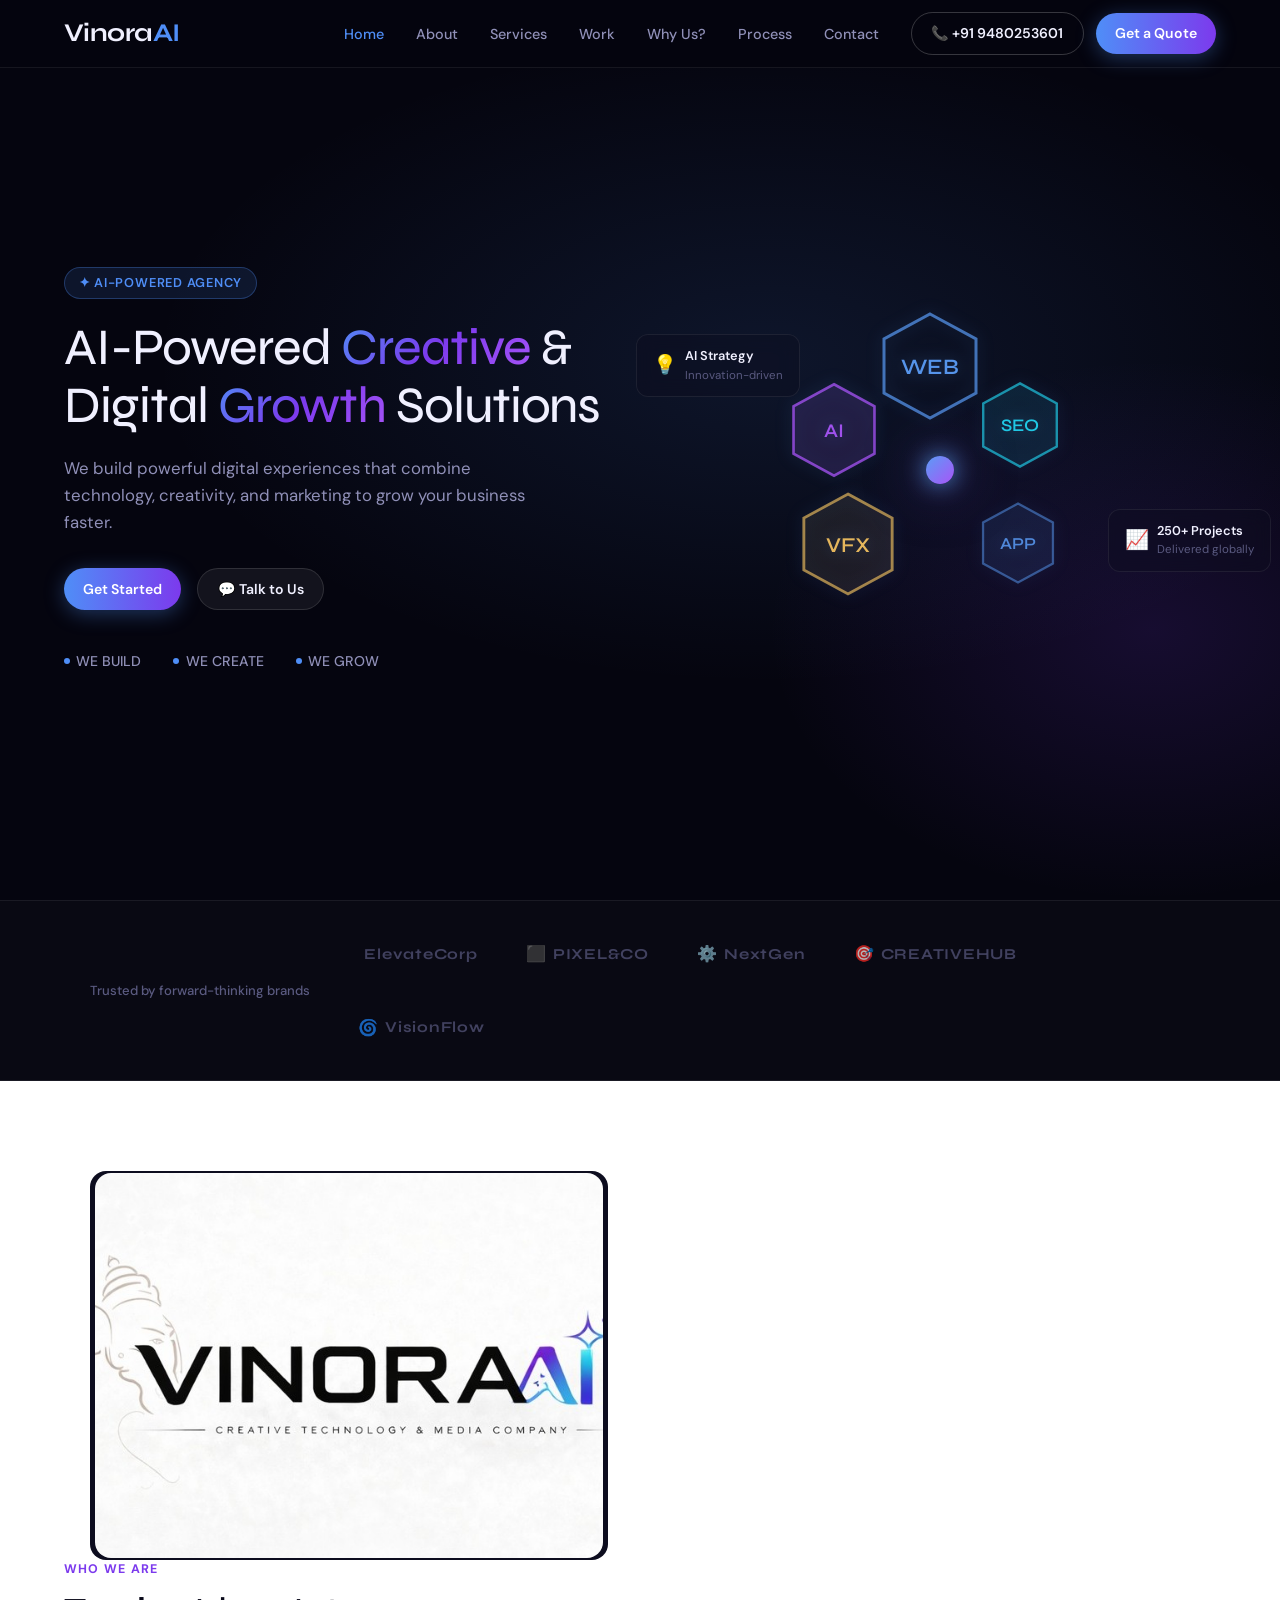
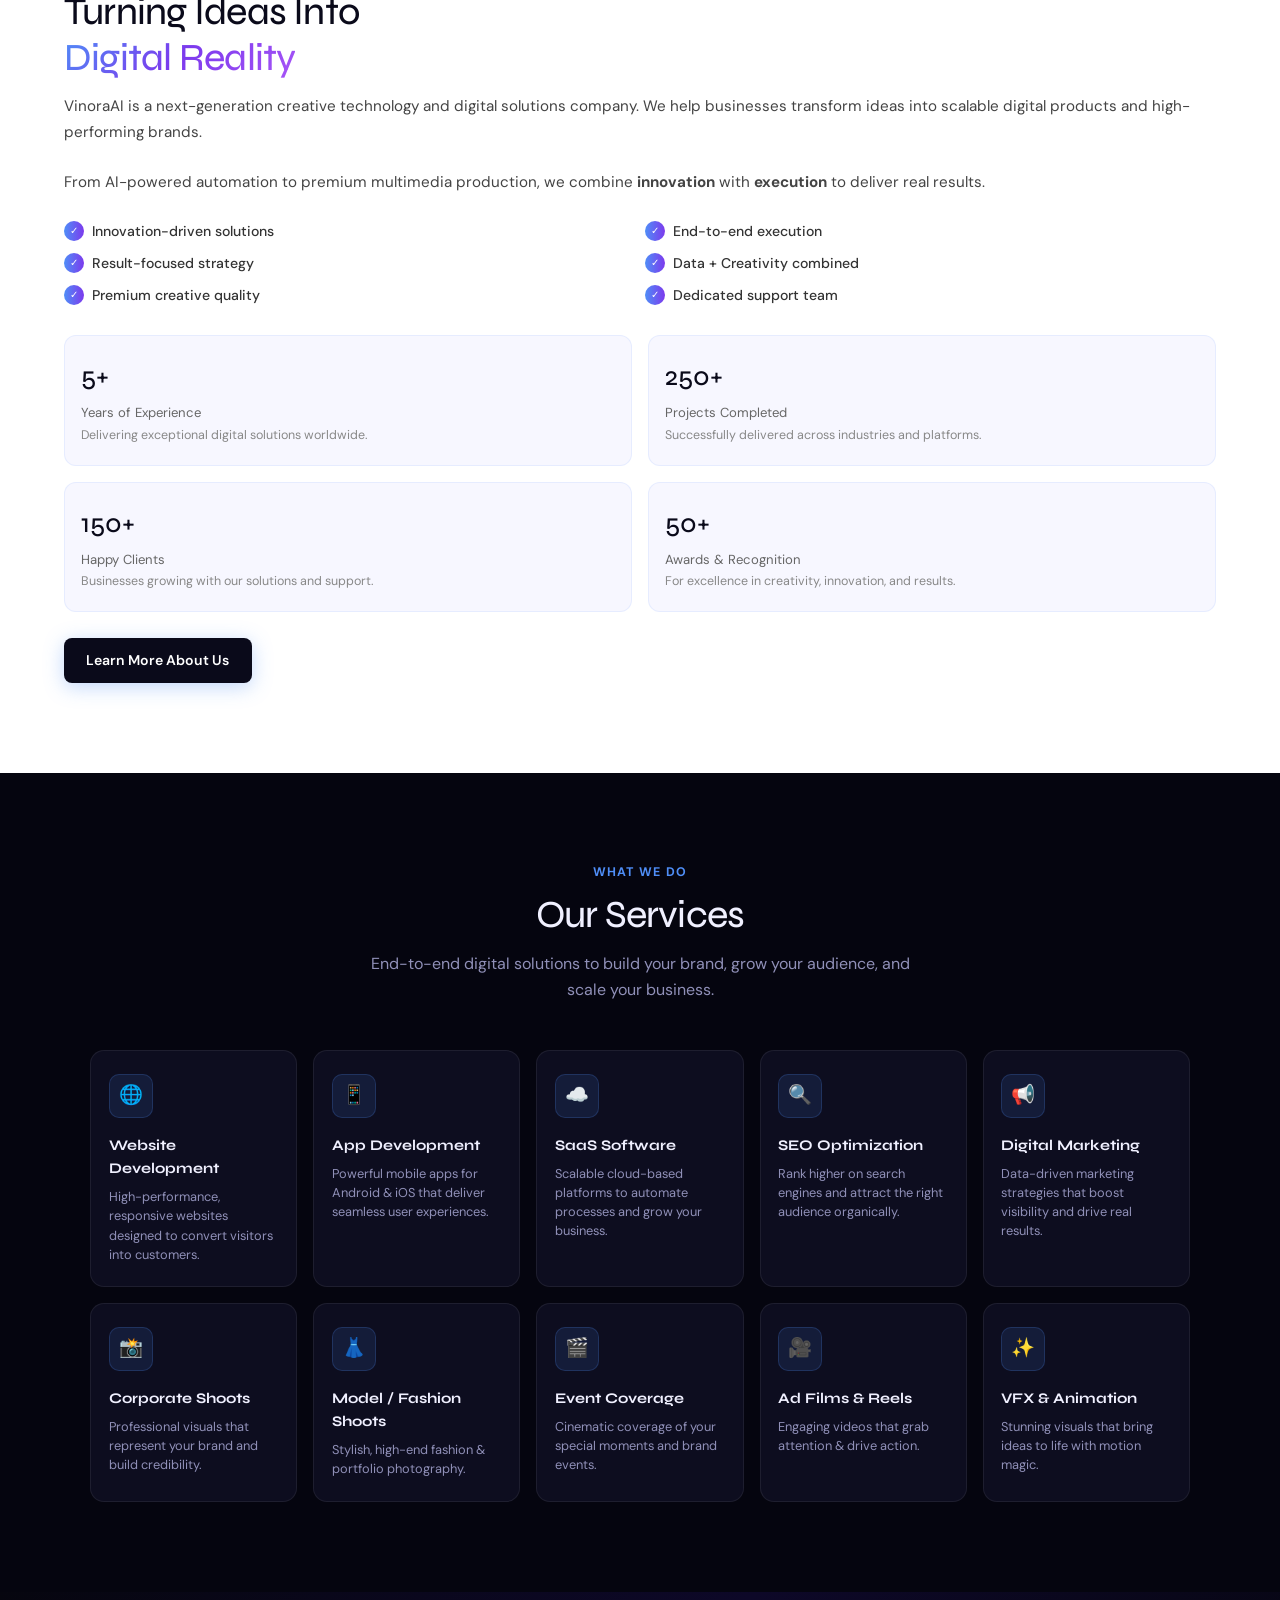
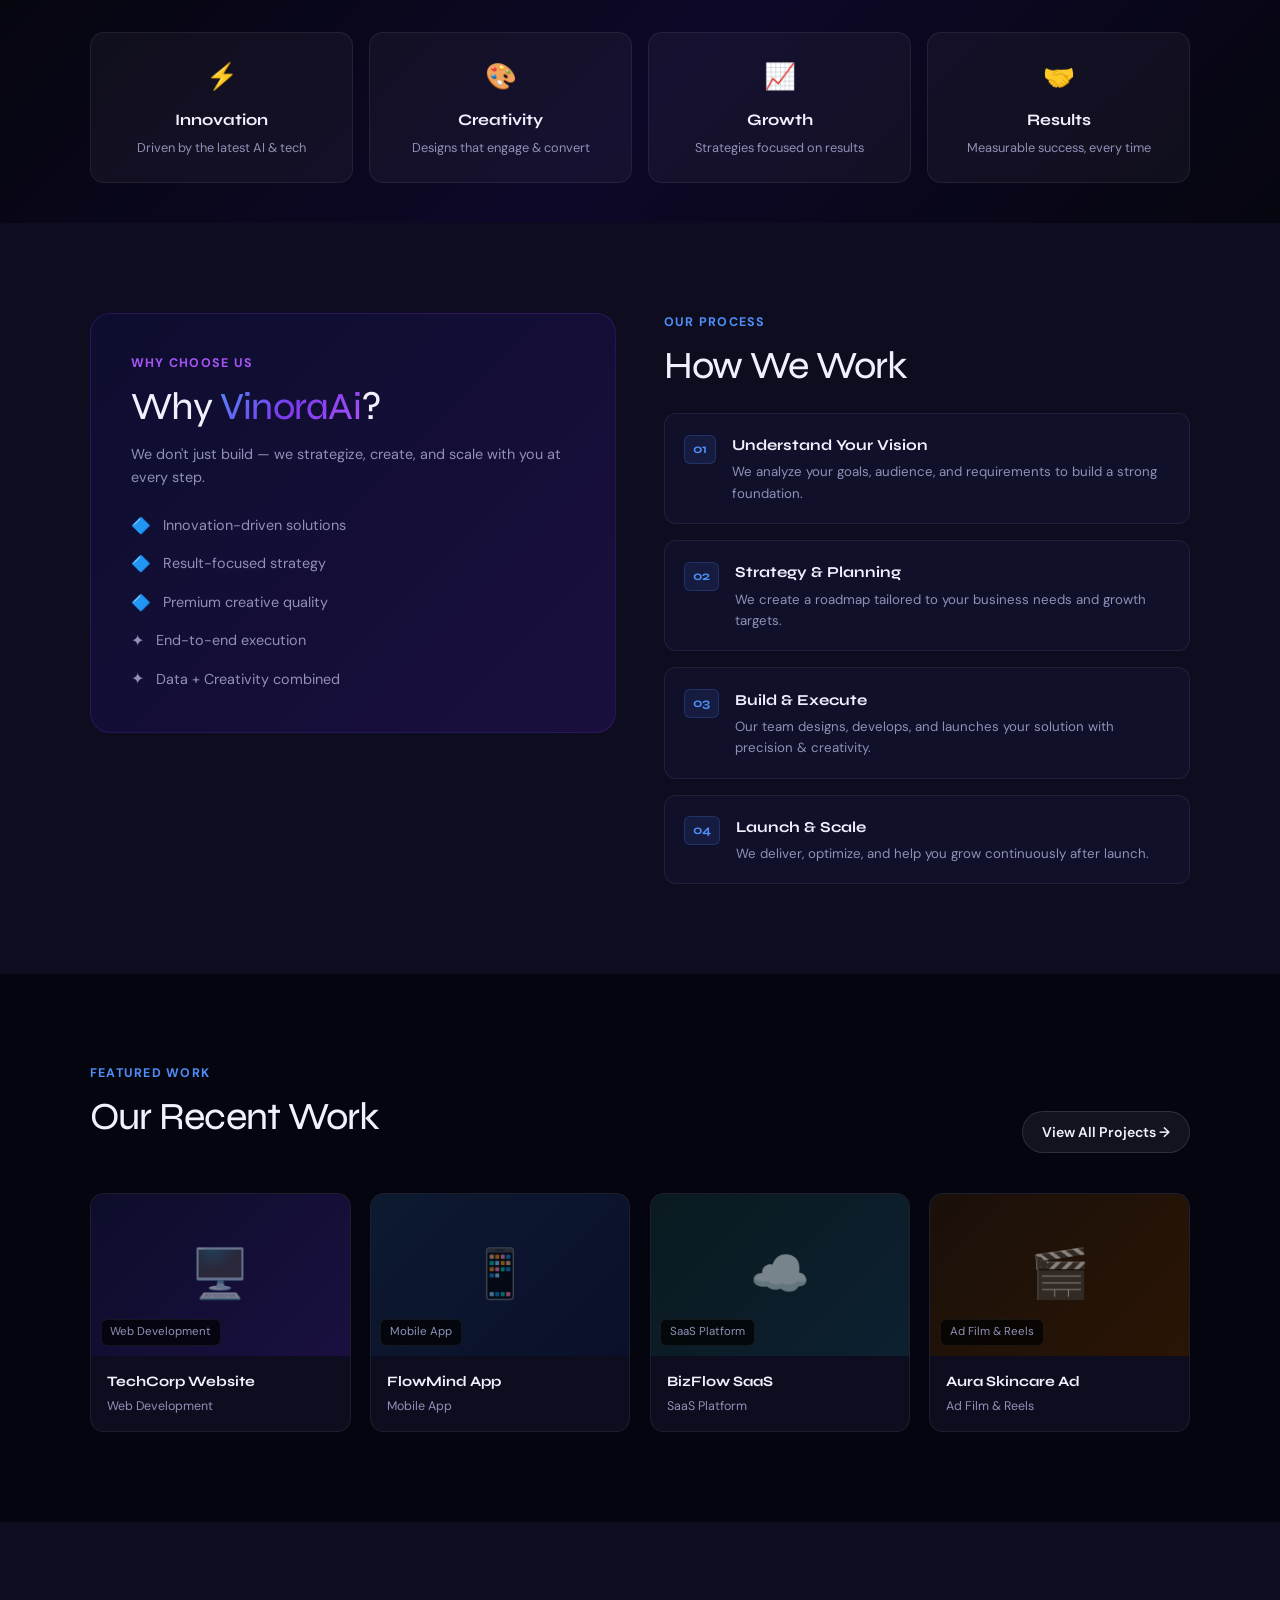
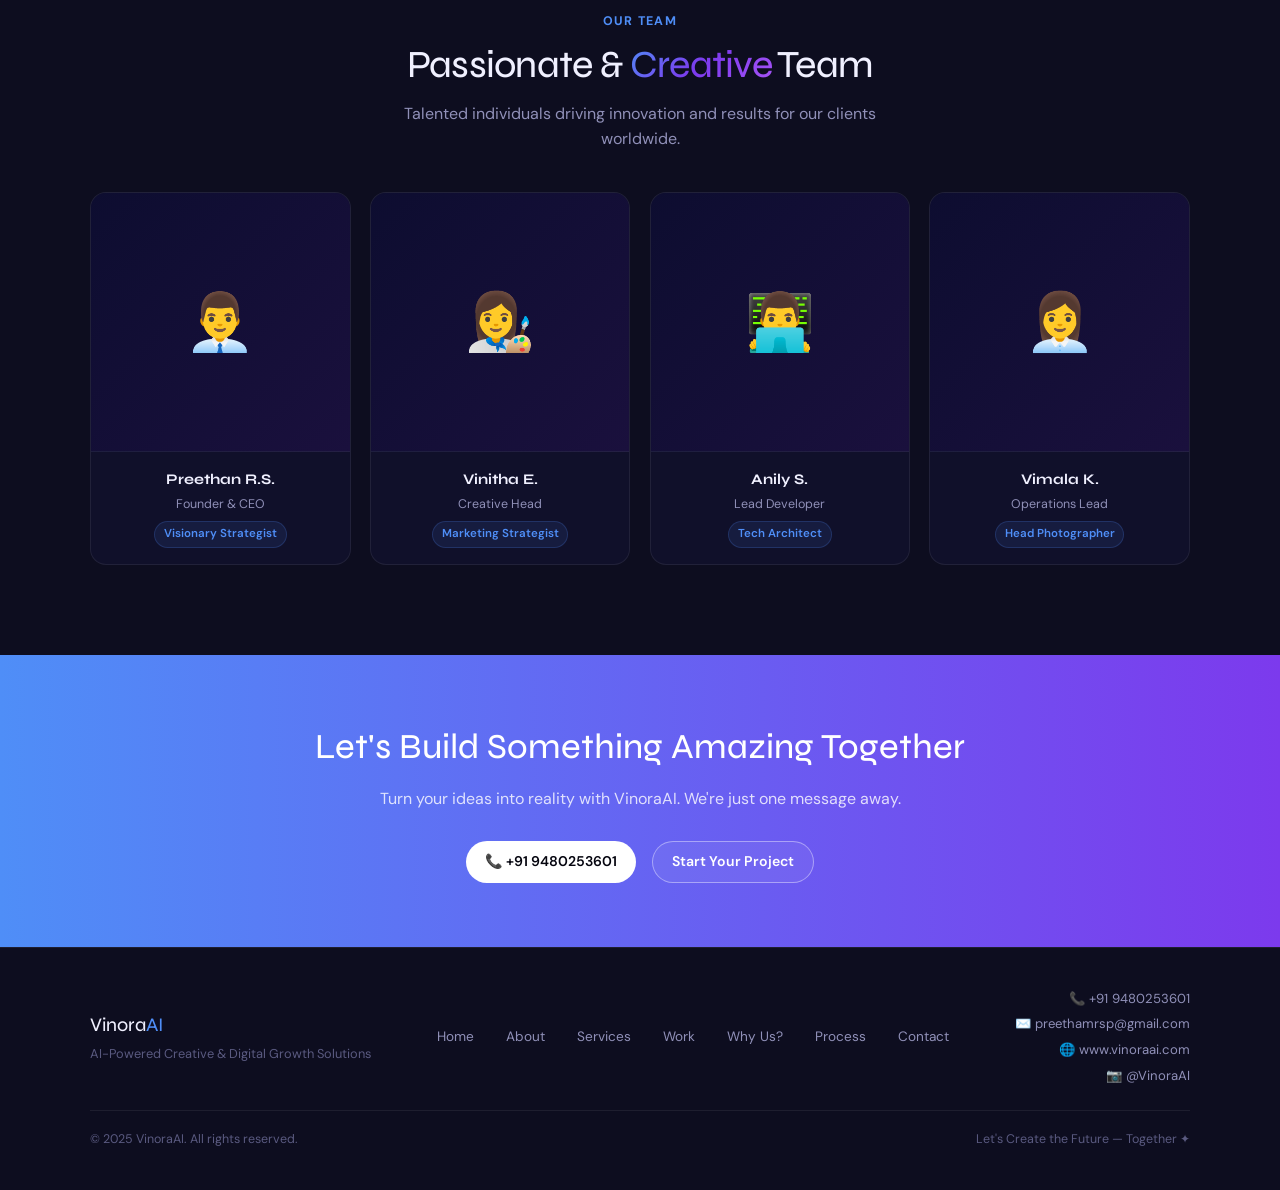
==== index.html @ 25b95078 "Fixed Commit" ====
<!DOCTYPE html>
<html lang="en">
<head>
<meta charset="UTF-8">
<meta name="viewport" content="width=device-width, initial-scale=1.0">
<title>VinoraAI – AI-Powered Creative & Digital Growth Solutions</title>
<link href="https://fonts.googleapis.com/css2?family=Syne:wght@400;500;600;700;800&family=DM+Sans:ital,opsz,wght@0,9..40,300;0,9..40,400;0,9..40,500;0,9..40,600;1,9..40,300&display=swap" rel="stylesheet">
<style>
  :root {
    --bg-dark: #05050f;
    --bg-card: #0d0d1f;
    --bg-card2: #10102a;
    --accent-blue: #4f8ef7;
    --accent-violet: #7c3aed;
    --accent-cyan: #06b6d4;
    --accent-purple: #a855f7;
    --grad-main: linear-gradient(135deg, #4f8ef7 0%, #7c3aed 50%, #a855f7 100%);
    --grad-cta: linear-gradient(90deg, #4f8ef7, #7c3aed);
    --text-primary: #f0f0ff;
    --text-secondary: #9090b8;
    --text-muted: #5a5a80;
    --border: rgba(255,255,255,0.07);
    --font-display: 'Syne', sans-serif;
    --font-body: 'DM Sans', sans-serif;
  }

  *, *::before, *::after { box-sizing: border-box; margin: 0; padding: 0; }

  html { scroll-behavior: smooth; }

  body {
    background: var(--bg-dark);
    color: var(--text-primary);
    font-family: var(--font-body);
    overflow-x: hidden;
    line-height: 1.6;
  }

 /* ── NAVBAR ── */
nav {
  position: fixed;
  top: 0;
  left: 0;
  right: 0;
  z-index: 999;

  display: flex;
  align-items: center;
  justify-content: space-between;

  padding: 0 5%;
  height: 68px;

  background: rgba(5, 5, 15, 0.85);
  backdrop-filter: blur(16px);
  border-bottom: 1px solid var(--border);
}

/* LOGO */
.nav-logo {
  flex-shrink: 0;
  font-family: var(--font-display);
  font-size: 1.6rem;
  font-weight: 700;
  letter-spacing: -0.02em;
  color: var(--text-primary);
  z-index: 2; /* ensures visibility */
}

.nav-logo span {
  color: var(--accent-blue);
}

/* RIGHT SIDE CONTAINER */
.nav-right {
  display: flex;
  align-items: center;
  gap: 2rem;
}

/* NAV LINKS */
.nav-links {
  display: flex;
  gap: 2rem;
  list-style: none;
  margin: 0;
  padding: 0;
}

.nav-links a {
  color: var(--text-secondary);
  text-decoration: none;
  font-size: 0.9rem;
  font-weight: 500;
  transition: color 0.2s;
}

.nav-links a:hover,
.nav-links a.active {
  color: var(--accent-blue);
}

/* ACTION BUTTONS */
.nav-actions {
  display: flex;
  gap: 0.75rem;
  align-items: center;
}

/* BUTTONS */
.btn {
  display: inline-flex;
  align-items: center;
  gap: 0.4rem;
  padding: 0.55rem 1.2rem;
  border-radius: 50px;
  font-family: var(--font-body);
  font-weight: 600;
  font-size: 0.88rem;
  cursor: pointer;
  transition: all 0.25s;
  text-decoration: none;
  border: none;
}

.btn-outline {
  background: transparent;
  border: 1.5px solid rgba(255, 255, 255, 0.2);
  color: var(--text-primary);
}

.btn-outline:hover {
  border-color: var(--accent-blue);
  color: var(--accent-blue);
}

.btn-primary {
  background: var(--grad-cta);
  color: #fff;
  box-shadow: 0 4px 20px rgba(79, 142, 247, 0.35);
}

.btn-primary:hover {
  opacity: 0.88;
  transform: translateY(-1px);
}

.btn-dark {
  background: #fff;
  color: #05050f;
}

.btn-dark:hover {
  background: #e0e0ff;
}

.btn-ghost {
  background: rgba(255, 255, 255, 0.06);
  border: 1.5px solid rgba(255, 255, 255, 0.12);
  color: var(--text-primary);
}

.btn-ghost:hover {
  background: rgba(255, 255, 255, 0.1);
}
  /* ── HERO ── */
  .hero {
    min-height: 100vh;
    padding: 120px 5% 80px;
    display: flex; align-items: center;
    position: relative; overflow: hidden;
    background: radial-gradient(ellipse 80% 60% at 60% 40%, rgba(79,142,247,0.12) 0%, transparent 60%),
                radial-gradient(ellipse 50% 50% at 90% 70%, rgba(124,58,237,0.15) 0%, transparent 60%),
                var(--bg-dark);
  }

  .hero-grid {
    display: grid; grid-template-columns: 1fr 1fr;
    gap: 3rem; align-items: center; width: 100%; max-width: 1200px; margin: 0 auto;
  }

  .hero-tag {
    display: inline-block;
    padding: .3rem .85rem;
    border-radius: 50px;
    background: rgba(79,142,247,0.12);
    border: 1px solid rgba(79,142,247,0.3);
    color: var(--accent-blue);
    font-size: .8rem; font-weight: 600; letter-spacing: .06em;
    text-transform: uppercase; margin-bottom: 1.2rem;
  }

  .hero h1 {
    font-family: var(--font-display);
    font-size: clamp(2.2rem, 4vw, 3.4rem);
    font-weight: 450; line-height: 1.15;
    letter-spacing: -0.02em;
    margin-bottom: 1.2rem;
  }
  .hero h1 .grad { background: var(--grad-main); -webkit-background-clip: text; -webkit-text-fill-color: transparent; background-clip: text; }

  .hero p {
    color: var(--text-secondary);
    font-size: 1.05rem; max-width: 480px; margin-bottom: 2rem;
  }

  .hero-btns { display: flex; gap: 1rem; flex-wrap: wrap; margin-bottom: 2.5rem; }

  .hero-meta {
    display: flex; gap: 2rem;
    color: var(--text-secondary); font-size: .88rem; font-weight: 500;
  }
  .hero-meta span { display: flex; align-items: center; gap: .4rem; }
  .dot { width: 6px; height: 6px; border-radius: 50%; background: var(--accent-blue); }

  .hero-visual {
    position: relative; display: flex; justify-content: center; align-items: center;
  }
  .hero-glow {
    z-index: 1;
    width: 420px; height: 420px;
    border-radius: 50%;
    background: radial-gradient(circle, rgba(79,142,247,0.18) 0%, rgba(124,58,237,0.15) 50%, transparent 70%);
    position: absolute; top: 50%; left: 50%; transform: translate(-50%,-50%);
    animation: pulse 4s ease-in-out infinite;
  }
  @keyframes pulse { 0%,100%{transform:translate(-50%,-50%) scale(1)} 50%{transform:translate(-50%,-50%) scale(1.08)} }

.hex-visual {
  position: relative;
  width: 340px;
  height: 340px;
  display: flex;
  align-items: center;
  justify-content: center;
}

.hex-center {
  position: absolute;
  top: 50%; left: 50%;
  transform: translate(-50%, -50%);
  width: 28px; height: 28px;
  border-radius: 50%;
  background: linear-gradient(135deg, #5b9cf6, #a855f7);
  box-shadow: 0 0 24px rgba(91,156,246,0.9), 0 0 60px rgba(168,85,247,0.5);
  z-index: 3;
}

.hex-item {
  position: absolute;
  animation: floatHex 3s ease-in-out infinite;
  filter: drop-shadow(0 0 8px rgba(91,156,246,0.3));
  z-index: 2;
}

.h1 { top: 10px;  left: 110px; animation-delay: 0s;   animation-duration: 3.5s; }
.h2 { top: 80px;  left: 20px;  animation-delay: 0.6s; animation-duration: 4s; }
.h3 { top: 80px;  left: 210px; animation-delay: 1.2s; animation-duration: 3.8s; }
.h4 { top: 190px; left: 30px;  animation-delay: 0.3s; animation-duration: 4.2s; }
.h5 { top: 200px; left: 210px; animation-delay: 0.9s; animation-duration: 3.2s; }

@keyframes floatHex {
  0%, 100% { transform: translateY(0px);   }
  50%       { transform: translateY(-12px); }
}



  .floating-card {
    position: absolute; background: rgba(13,13,31,0.4);
    border: 1px solid var(--border); border-radius: 12px;
    padding: .7rem 1rem; backdrop-filter: blur(10px);
    font-size: .82rem; display: flex; align-items: center; gap: .5rem;
    animation: float 3s ease-in-out infinite;
    z-index: 3;
  }
  .floating-card:nth-child(2) { top: 10%; left: -5%; animation-delay: .5s; }
  .floating-card:nth-child(3) { bottom: 20%; right: -10%; animation-delay: 1s; }
  .floating-card .fc-icon { font-size: 1.2rem; }
  @keyframes float { 0%,100%{transform:translateY(0)} 50%{transform:translateY(-8px)} }

  /* ── TRUSTED ── */
  .trusted {
    padding: 2.5rem 5%;
    border-top: 1px solid var(--border);
    border-bottom: 1px solid var(--border);
    background: rgba(255,255,255,0.015);
  }
  .trusted-inner {
    max-width: 1100px; margin: 0 auto;
    display: flex; align-items: center; gap: 3rem;
  }
  .trusted-label { color: var(--text-muted); font-size: .82rem; font-weight: 500; white-space: nowrap; }
  .logos { display: flex; gap: 3rem; align-items: center; flex-wrap: wrap; }
  .logo-item {
    color: var(--text-muted); font-family: var(--font-display);
    font-weight: 700; font-size: .95rem; letter-spacing: .05em;
    display: flex; align-items: center; gap: .4rem; opacity: .7;
    transition: opacity .2s;
  }
  .logo-item:hover { opacity: 1; }
  .logo-icon { font-size: 1rem; }

  /* ── SECTION WRAPPER ── */
  section { padding: 90px 5%; }
  .section-inner { max-width: 1100px; margin: 0 auto; }

  .section-tag {
    color: var(--accent-blue);
    font-size: .78rem; font-weight: 700; letter-spacing: .1em; text-transform: uppercase;
    margin-bottom: .6rem;
  }
  .section-title {
    font-family: var(--font-display);
    font-size: clamp(1.7rem, 3vw, 2.4rem);
    font-weight: 450; letter-spacing: -.02em; line-height: 1.2;
    margin-bottom: .8rem;
  }
  .section-title .grad { background: var(--grad-main); -webkit-background-clip: text; -webkit-text-fill-color: transparent; background-clip: text; }
  .section-sub {
    color: var(--text-secondary); font-size: 1rem; max-width: 540px;
  }

  /* ── ABOUT / WHO WE ARE ── */
  .about { background: #fff; }
  .about .section-inner {
    display: grid; grid-template-columns: 1fr 1fr;
    gap: 4rem; align-items: center;
  }
  .about .section-title, .about .section-tag { color: initial; }
  .about .section-title { color: #0a0a1a; }
  .about .section-title .grad { background: var(--grad-main); -webkit-background-clip: text; -webkit-text-fill-color: transparent; background-clip: text; }
  .about .section-tag { color: var(--accent-violet); }
  .about-desc { color: #444; font-size: .95rem; line-height: 1.7; margin-bottom: 1.5rem; }

  .about-features {
    display: grid; grid-template-columns: 1fr 1fr; gap: .6rem; margin-bottom: 1.8rem;
  }
  .about-feat {
    display: flex; align-items: center; gap: .5rem;
    color: #333; font-size: .88rem; font-weight: 500;
  }
  .check { width: 20px; height: 20px; border-radius: 50%; background: var(--grad-cta);
    display: flex; align-items: center; justify-content: center; font-size: .65rem; color: #fff; flex-shrink: 0; }

  .about-img {
    border-radius: 16px; overflow: hidden;
    background: var(--bg-card);
    aspect-ratio: 4/3;
    display: flex; align-items: center; justify-content: center;
    position: relative;
  }
  .about-img-placeholder {
    width: 100%; height: 100%; min-height: 280px;
    background: linear-gradient(135deg, #0d0d2b 0%, #1a1040 50%, #0a1830 100%);
    display: flex; align-items: center; justify-content: center;
    border-radius: 16px; position: relative; overflow: hidden;
  }
  .office-scene { font-size: 5rem; position: relative; z-index: 2; }
  .about-img-placeholder::before {
    content: '';
    position: absolute; inset: 0;
    background: radial-gradient(circle at 50% 50%, rgba(79,142,247,0.2) 0%, transparent 60%);
  }

  .stats-grid {
    display: grid; grid-template-columns: 1fr 1fr; gap: 1rem;
  }
  .stat-card {
    background: #f7f7ff;
    border-radius: 12px; padding: 1.2rem 1rem;
    border: 1px solid rgba(79,142,247,0.1);
  }
  .stat-num {
    font-family: var(--font-display);
    font-size: 1.7rem; font-weight: 450;
    color: #0a0a1a; margin-bottom: .2rem;
  }
  .stat-label { color: #666; font-size: .82rem; }
  .stat-desc { color: #888; font-size: .78rem; margin-top: .15rem; }

  /* ── SERVICES ── */
  .services { background: var(--bg-dark); }
  .services-grid {
    display: grid; grid-template-columns: repeat(5, 1fr);
    gap: 1rem; margin-top: 3rem;
  }
  .services-grid-2 {
    display: grid; grid-template-columns: repeat(5, 1fr);
    gap: 1rem; margin-top: 1rem;
  }
  .service-card {
    background: var(--bg-card);
    border: 1px solid var(--border);
    border-radius: 14px; padding: 1.4rem 1.1rem;
    transition: all .25s; cursor: default;
  }
  .service-card:hover {
    border-color: rgba(79,142,247,0.3);
    background: var(--bg-card2);
    transform: translateY(-4px);
    box-shadow: 0 12px 32px rgba(79,142,247,0.1);
  }
  .service-icon {
    width: 44px; height: 44px; border-radius: 10px;
    background: rgba(79,142,247,0.12);
    display: flex; align-items: center; justify-content: center;
    font-size: 1.2rem; margin-bottom: 1rem;
    border: 1px solid rgba(79,142,247,0.2);
  }
  .service-card h4 {
    font-family: var(--font-display);
    font-size: .92rem; font-weight: 700; margin-bottom: .4rem;
  }
  .service-card p { color: var(--text-secondary); font-size: .8rem; line-height: 1.5; }

  /* ── WHY CHOOSE ── */
  .why { background: var(--bg-card); }
  .why-grid {
    display: grid; grid-template-columns: 1fr 1fr;
    gap: 3rem; align-items: start;
  }
  .why-left {
    background: linear-gradient(135deg, #0d0d2f, #1a0f3d);
    border: 1px solid rgba(124,58,237,0.2);
    border-radius: 20px; padding: 2.5rem;
  }
  .why-left .section-title { color: var(--text-primary); }
  .why-features { margin-top: 1.5rem; display: flex; flex-direction: column; gap: .8rem; }
  .why-feat {
    display: flex; align-items: center; gap: .75rem;
    color: var(--text-secondary); font-size: .9rem;
  }
  .why-feat-icon { font-size: 1rem; }

  .why-right h3 {
    font-family: var(--font-display);
    font-size: 1.15rem; font-weight: 700; margin-bottom: 1.2rem;
    color: var(--text-secondary); letter-spacing: .06em; text-transform: uppercase; font-size: .78rem;
  }
  .process-steps { display: flex; flex-direction: column; gap: 1rem; }
  .process-step {
    display: flex; gap: 1rem; align-items: flex-start;
    background: var(--bg-card2); border: 1px solid var(--border);
    border-radius: 12px; padding: 1.2rem;
    transition: border-color .2s;
  }
  .process-step:hover { border-color: rgba(79,142,247,0.3); }
  .step-num {
    font-family: var(--font-display);
    font-size: .8rem; font-weight: 700; color: var(--accent-blue);
    background: rgba(79,142,247,0.1); border: 1px solid rgba(79,142,247,0.2);
    border-radius: 6px; padding: .2rem .5rem; flex-shrink: 0; margin-top: .1rem;
  }
  .step-body h4 {
    font-family: var(--font-display); font-size: .95rem; font-weight: 700; margin-bottom: .25rem;
  }
  .step-body p { color: var(--text-secondary); font-size: .83rem; }

  /* ── VALUE PILLS ── */
  .values {
    background: linear-gradient(135deg, #06060f 0%, #0d0828 50%, #06060f 100%);
    padding: 2.5rem 5%;
  }
  .values-inner {
    max-width: 1100px; margin: 0 auto;
    display: grid; grid-template-columns: repeat(4,1fr); gap: 1rem;
  }
  .value-pill {
    background: rgba(255,255,255,0.04);
    border: 1px solid var(--border);
    border-radius: 14px; padding: 1.5rem 1.2rem;
    text-align: center;
    transition: all .25s;
  }
  .value-pill:hover { background: rgba(79,142,247,0.06); border-color: rgba(79,142,247,0.2); }
  .value-icon { font-size: 1.6rem; margin-bottom: .6rem; }
  .value-pill h4 {
    font-family: var(--font-display); font-weight: 700; font-size: 1rem; margin-bottom: .3rem;
  }
  .value-pill p { color: var(--text-secondary); font-size: .8rem; }

  /* ── WORK ── */
  .work { background: var(--bg-dark); }
  .work-header {
    display: flex; justify-content: space-between; align-items: flex-end;
    margin-bottom: 2.5rem;
  }
  .work-grid {
    display: grid; grid-template-columns: repeat(4,1fr); gap: 1.2rem;
  }
  .work-card {
    border-radius: 14px; overflow: hidden;
    background: var(--bg-card); border: 1px solid var(--border);
    transition: transform .25s, box-shadow .25s;
  }
  .work-card:hover { transform: translateY(-6px); box-shadow: 0 20px 40px rgba(0,0,0,.4); }
  .work-img {
    aspect-ratio: 16/10;
    background: linear-gradient(135deg, #0d0d2b, #1a1040);
    position: relative; overflow: hidden;
    display: flex; align-items: center; justify-content: center;
  }
  .work-img-placeholder { font-size: 3rem; opacity: .5; }
  .work-badge {
    position: absolute; bottom: .6rem; left: .6rem;
    background: rgba(0,0,0,.7); backdrop-filter: blur(8px);
    border: 1px solid var(--border); border-radius: 6px;
    padding: .2rem .55rem; font-size: .72rem; color: var(--text-secondary);
  }
  .work-info { padding: .9rem 1rem; }
  .work-info h4 { font-family: var(--font-display); font-size: .9rem; font-weight: 700; margin-bottom: .25rem; }
  .work-info p { color: var(--text-secondary); font-size: .78rem; }

  /* ── TEAM ── */
  .team { background: var(--bg-card); }
  .team-grid {
    display: grid; grid-template-columns: repeat(4,1fr); gap: 1.2rem;
    margin-top: 2.5rem;
  }
  .team-card {
    background: var(--bg-card2); border: 1px solid var(--border);
    border-radius: 16px; overflow: hidden; text-align: center;
    transition: transform .25s, border-color .25s;
  }
  .team-card:hover { transform: translateY(-4px); border-color: rgba(79,142,247,0.3); }
  .team-photo {
    aspect-ratio: 1; background: linear-gradient(135deg, #0d0d30, #1a103d);
    display: flex; align-items: center; justify-content: center;
    font-size: 3.5rem; border-bottom: 1px solid var(--border);
  }
  .team-info { padding: 1rem; }
  .team-info h4 { font-family: var(--font-display); font-size: .92rem; font-weight: 700; margin-bottom: .25rem; }
  .team-info p { color: var(--text-secondary); font-size: .78rem; }
  .team-role { display: inline-block; margin-top: .4rem; padding: .18rem .55rem; border-radius: 50px;
    background: rgba(79,142,247,0.1); border: 1px solid rgba(79,142,247,0.2);
    color: var(--accent-blue); font-size: .72rem; font-weight: 600; }

  /* ── CTA BANNER ── */
  .cta-banner {
    background: var(--grad-cta);
    padding: 4rem 5%;
    text-align: center;
  }
  .cta-banner h2 {
    font-family: var(--font-display);
    font-size: clamp(1.6rem, 3vw, 2.2rem);
    font-weight: 450; color: #fff; margin-bottom: .7rem;
  }
  .cta-banner p { color: rgba(255,255,255,.8); font-size: 1rem; margin-bottom: 1.8rem; }
  .cta-btns { display: flex; gap: 1rem; justify-content: center; flex-wrap: wrap; }

  /* ── FOOTER ── */
  footer {
    background: var(--bg-card);
    border-top: 1px solid var(--border);
    padding: 2.5rem 5%;
  }
  .footer-inner {
    max-width: 1100px; margin: 0 auto;
    display: flex; align-items: center; justify-content: space-between;
    flex-wrap: wrap; gap: 1.5rem;
  }
  .footer-logo {
    font-family: var(--font-display); font-size: 1.2rem; font-weight: 450;
  }
  .footer-logo span { color: var(--accent-blue); }
  .footer-tagline { color: var(--text-muted); font-size: .8rem; margin-top: .2rem; }
  .footer-links { display: flex; gap: 2rem; flex-wrap: wrap; }
  .footer-links a {
    color: var(--text-secondary); font-size: .85rem;
    text-decoration: none; transition: color .2s;
  }
  .footer-links a:hover { color: var(--text-primary); }
  .footer-contact {
    display: flex; flex-direction: column; gap: .3rem; text-align: right;
  }
  .footer-contact a {
    color: var(--text-secondary); font-size: .82rem; text-decoration: none;
    display: flex; align-items: center; gap: .4rem; justify-content: flex-end;
    transition: color .2s;
  }
  .footer-contact a:hover { color: var(--accent-blue); }

  .footer-bottom {
    max-width: 1100px; margin: 1.5rem auto 0;
    padding-top: 1.2rem; border-top: 1px solid var(--border);
    display: flex; justify-content: space-between; align-items: center;
    color: var(--text-muted); font-size: .78rem;
  }

  /* Animations */
  @keyframes fadeInUp {
    from { opacity: 0; transform: translateY(24px); }
    to { opacity: 1; transform: translateY(0); }
  }
  .hero-left > * {
    animation: fadeInUp .7s ease both;
  }
  .hero-left > *:nth-child(1) { animation-delay: .1s; }
  .hero-left > *:nth-child(2) { animation-delay: .2s; }
  .hero-left > *:nth-child(3) { animation-delay: .3s; }
  .hero-left > *:nth-child(4) { animation-delay: .4s; }
  .hero-left > *:nth-child(5) { animation-delay: .5s; }

  /* Responsive */
  @media (max-width: 900px) {
    .hero-grid { grid-template-columns: 1fr; }
    .hero-visual { display: none; }
    .about .section-inner { grid-template-columns: 1fr; }
    .services-grid, .services-grid-2 { grid-template-columns: repeat(2, 1fr); }
    .why-grid { grid-template-columns: 1fr; }
    .values-inner { grid-template-columns: repeat(2,1fr); }
    .work-grid { grid-template-columns: repeat(2,1fr); }
    .team-grid { grid-template-columns: repeat(2,1fr); }
    .nav-links { display: none; }
  }
  @media (max-width: 600px) {
    .services-grid, .services-grid-2 { grid-template-columns: 1fr; }
    .values-inner { grid-template-columns: 1fr; }
    .work-grid { grid-template-columns: 1fr; }
    .team-grid { grid-template-columns: 1fr; }
    .stats-grid { grid-template-columns: 1fr 1fr; }
  }
</style>
</head>
<body>

<!-- NAVBAR -->




<nav class="navbar navbar-default bootsnav navbar-fixed dark no-background">
  <div class="nav-logo">Vinora<span>AI</span></div>

  <div class="nav-right">
    <ul class="nav-links">
      <li><a href="#home" class="active">Home</a></li>
      <li><a href="#about">About</a></li>
      <li><a href="#services">Services</a></li>
      <li><a href="#work">Work</a></li>
      <li><a href="#why">Why Us?</a></li>
      <li><a href="#process">Process</a></li>
      <li><a href="#contact">Contact</a></li>
    </ul>

    <div class="nav-actions">
      <a href="tel:+919480253601" class="btn btn-outline">📞 +91 9480253601</a>
      <a href="#contact" class="btn btn-primary">Get a Quote</a>
    </div>
  </div>
</nav>

<!-- HERO -->
<section class="hero" id="home">
  <div class="hero-grid">
    <div class="hero-left">
      <div class="hero-tag">✦ AI-Powered Agency</div>
      <h1>AI-Powered <span class="grad">Creative</span> &<br>Digital <span class="grad">Growth</span> Solutions</h1>
      <p>We build powerful digital experiences that combine technology, creativity, and marketing to grow your business faster.</p>
      <div class="hero-btns">
        <a href="#contact" class="btn btn-primary"> Get Started</a>
        <a href="#contact" class="btn btn-ghost">💬 Talk to Us</a>
      </div>
      <div class="hero-meta">
        <span><span class="dot"></span> WE BUILD</span>
        <span><span class="dot"></span> WE CREATE</span>
        <span><span class="dot"></span> WE GROW</span>
      </div>
    </div>
    <div class="hero-visual">
      <div class="hex-visual">
  <div class="hex-item h1">
    <svg width="100" height="112" viewBox="0 0 50 56">
      <polygon points="25,2 48,14.5 48,41.5 25,54 2,41.5 2,14.5" fill="none" stroke="rgba(91,156,246,0.7)" stroke-width="1.5"/>
      <text x="25" y="32" text-anchor="middle" fill="rgba(91,156,246,0.95)" font-size="11" font-weight="600" font-family="Syne,sans-serif">WEB</text>
    </svg>
  </div>
  <div class="hex-item h2">
    <svg width="88" height="100" viewBox="0 0 50 56">
      <polygon points="25,2 48,14.5 48,41.5 25,54 2,41.5 2,14.5" fill="rgba(168,85,247,0.12)" stroke="rgba(168,85,247,0.75)" stroke-width="1.5"/>
      <text x="25" y="32" text-anchor="middle" fill="rgba(168,85,247,0.95)" font-size="11" font-weight="600" font-family="Syne,sans-serif">AI</text>
    </svg>
  </div>
  <div class="hex-item h3">
    <svg width="80" height="90" viewBox="0 0 50 56">
      <polygon points="25,2 48,14.5 48,41.5 25,54 2,41.5 2,14.5" fill="rgba(34,211,238,0.08)" stroke="rgba(34,211,238,0.65)" stroke-width="1.5"/>
      <text x="25" y="32" text-anchor="middle" fill="rgba(34,211,238,0.95)" font-size="11" font-weight="600" font-family="Syne,sans-serif">SEO</text>
    </svg>
  </div>
  <div class="hex-item h4">
    <svg width="96" height="108" viewBox="0 0 50 56">
      <polygon points="25,2 48,14.5 48,41.5 25,54 2,41.5 2,14.5" fill="rgba(240,192,96,0.08)" stroke="rgba(240,192,96,0.65)" stroke-width="1.5"/>
      <text x="25" y="32" text-anchor="middle" fill="rgba(240,192,96,0.95)" font-size="11" font-weight="600" font-family="Syne,sans-serif">VFX</text>
    </svg>
  </div>
  <div class="hex-item h5">
    <svg width="76" height="86" viewBox="0 0 50 56">
      <polygon points="25,2 48,14.5 48,41.5 25,54 2,41.5 2,14.5" fill="rgba(91,156,246,0.08)" stroke="rgba(91,156,246,0.5)" stroke-width="1.5"/>
      <text x="25" y="32" text-anchor="middle" fill="rgba(91,156,246,0.85)" font-size="11" font-weight="600" font-family="Syne,sans-serif">APP</text>
    </svg>
  </div>
  <div class="hex-center"></div>
</div>      
      <div class="floating-card">
        <span class="fc-icon">💡</span>
        <div><div style="font-weight:600;font-size:.8rem">AI Strategy</div><div style="color:var(--text-muted);font-size:.72rem">Innovation-driven</div></div>
      </div>
      <div class="floating-card">
        <span class="fc-icon">📈</span>
        <div><div style="font-weight:600;font-size:.8rem">250+ Projects</div><div style="color:var(--text-muted);font-size:.72rem">Delivered globally</div></div>
      </div>
    </div>
  </div>
</section>

<!-- TRUSTED BY -->
<div class="trusted">
  <div class="trusted-inner">
    <span class="trusted-label">Trusted by forward-thinking brands</span>
    <div class="logos">
      <div class="logo-item"><span class="logo-icon"></span> ElevateCorp</div>
      <div class="logo-item"><span class="logo-icon">⬛</span> PIXEL&CO</div>
      <div class="logo-item"><span class="logo-icon">⚙️</span> NextGen</div>
      <div class="logo-item"><span class="logo-icon">🎯</span> CREATIVEHUB</div>
      <div class="logo-item"><span class="logo-icon">🌀</span> VisionFlow</div>
    </div>
  </div>
</div>

<!-- ABOUT / WHO WE ARE -->
<section class="about" id="about">
  <div class="section-inner">
    <div>
      <div class="about-img">
  <img src="./assets/2.jpeg" alt="About VinoraAI" style="width:98%; height:99%; object-fit:cover; border-radius:16px;">
</div>
      </div>
    </div>
    <div>
      <div class="section-tag">WHO WE ARE</div>
      <h2 class="section-title" style="color:#0a0a1a">Turning Ideas Into<br><span class="grad">Digital Reality</span> </h2>
      <p class="about-desc">VinoraAI is a next-generation creative technology and digital solutions company. We help businesses transform ideas into scalable digital products and high-performing brands.</p>
      <p class="about-desc">From AI-powered automation to premium multimedia production, we combine <strong>innovation</strong> with <strong>execution</strong> to deliver real results.</p>
      <div class="about-features">
        <div class="about-feat"><div class="check">✓</div> Innovation-driven solutions</div>
        <div class="about-feat"><div class="check">✓</div> End-to-end execution</div>
        <div class="about-feat"><div class="check">✓</div> Result-focused strategy</div>
        <div class="about-feat"><div class="check">✓</div> Data + Creativity combined</div>
        <div class="about-feat"><div class="check">✓</div> Premium creative quality</div>
        <div class="about-feat"><div class="check">✓</div> Dedicated support team</div>
      </div>
      <div class="stats-grid">
        <div class="stat-card">
          <div class="stat-num">5+</div>
          <div class="stat-label">Years of Experience</div>
          <div class="stat-desc">Delivering exceptional digital solutions worldwide.</div>
        </div>
        <div class="stat-card">
          <div class="stat-num">250+</div>
          <div class="stat-label">Projects Completed</div>
          <div class="stat-desc">Successfully delivered across industries and platforms.</div>
        </div>
        <div class="stat-card">
          <div class="stat-num">150+</div>
          <div class="stat-label">Happy Clients</div>
          <div class="stat-desc">Businesses growing with our solutions and support.</div>
        </div>
        <div class="stat-card">
          <div class="stat-num">50+</div>
          <div class="stat-label">Awards & Recognition</div>
          <div class="stat-desc">For excellence in creativity, innovation, and results.</div>
        </div>
      </div>
      <br>
      <a href="#about" class="btn btn-primary" style="background:#0a0a1a;color:#fff;border-radius:8px;padding:.7rem 1.4rem">Learn More About Us</a>
    </div>
  </div>
</section>

<!-- SERVICES -->
<section class="services" id="services">
  <div class="section-inner">
    <div style="text-align:center;margin-bottom:.5rem">
      <div class="section-tag">WHAT WE DO</div>
      <h2 class="section-title">Our Services</h2>
      <p class="section-sub" style="margin:0 auto">End-to-end digital solutions to build your brand, grow your audience, and scale your business.</p>
    </div>
    <div class="services-grid">
      <div class="service-card">
        <div class="service-icon">🌐</div>
        <h4>Website Development</h4>
        <p>High-performance, responsive websites designed to convert visitors into customers.</p>
      </div>
      <div class="service-card">
        <div class="service-icon">📱</div>
        <h4>App Development</h4>
        <p>Powerful mobile apps for Android & iOS that deliver seamless user experiences.</p>
      </div>
      <div class="service-card">
        <div class="service-icon">☁️</div>
        <h4>SaaS Software</h4>
        <p>Scalable cloud-based platforms to automate processes and grow your business.</p>
      </div>
      <div class="service-card">
        <div class="service-icon">🔍</div>
        <h4>SEO Optimization</h4>
        <p>Rank higher on search engines and attract the right audience organically.</p>
      </div>
      <div class="service-card">
        <div class="service-icon">📢</div>
        <h4>Digital Marketing</h4>
        <p>Data-driven marketing strategies that boost visibility and drive real results.</p>
      </div>
    </div>
    <div class="services-grid-2">
      <div class="service-card">
        <div class="service-icon">📸</div>
        <h4>Corporate Shoots</h4>
        <p>Professional visuals that represent your brand and build credibility.</p>
      </div>
      <div class="service-card">
        <div class="service-icon">👗</div>
        <h4>Model / Fashion Shoots</h4>
        <p>Stylish, high-end fashion & portfolio photography.</p>
      </div>
      <div class="service-card">
        <div class="service-icon">🎬</div>
        <h4>Event Coverage</h4>
        <p>Cinematic coverage of your special moments and brand events.</p>
      </div>
      <div class="service-card">
        <div class="service-icon">🎥</div>
        <h4>Ad Films & Reels</h4>
        <p>Engaging videos that grab attention & drive action.</p>
      </div>
      <div class="service-card">
        <div class="service-icon">✨</div>
        <h4>VFX & Animation</h4>
        <p>Stunning visuals that bring ideas to life with motion magic.</p>
      </div>
    </div>
  </div>
</section>

<!-- VALUE PILLS -->
<div class="values">
  <div class="values-inner">
    <div class="value-pill">
      <div class="value-icon">⚡</div>
      <h4>Innovation</h4>
      <p>Driven by the latest AI & tech</p>
    </div>
    <div class="value-pill">
      <div class="value-icon">🎨</div>
      <h4>Creativity</h4>
      <p>Designs that engage & convert</p>
    </div>
    <div class="value-pill">
      <div class="value-icon">📈</div>
      <h4>Growth</h4>
      <p>Strategies focused on results</p>
    </div>
    <div class="value-pill">
      <div class="value-icon">🤝</div>
      <h4>Results</h4>
      <p>Measurable success, every time</p>
    </div>
  </div>
</div>

<!-- WHY US + PROCESS -->
<section class="why" id="why">
  <div class="section-inner">
    <div class="why-grid">
      <div class="why-left">
        <div class="section-tag" style="color:var(--accent-purple)">WHY CHOOSE US</div>
        <h2 class="section-title">Why <span class="grad">VinoraAi</span>?</h2>
        <p style="color:var(--text-secondary);font-size:.9rem;margin-top:.8rem">We don't just build — we strategize, create, and scale with you at every step.</p>
        <div class="why-features">
          <div class="why-feat"><span class="why-feat-icon">🔷</span> Innovation-driven solutions</div>
          <div class="why-feat"><span class="why-feat-icon">🔷</span> Result-focused strategy</div>
          <div class="why-feat"><span class="why-feat-icon">🔷</span> Premium creative quality</div>
          <div class="why-feat"><span class="why-feat-icon">✦</span> End-to-end execution</div>
          <div class="why-feat"><span class="why-feat-icon">✦</span> Data + Creativity combined</div>
        </div>
      </div>
      <div>
        <div id="process">
          <div class="section-tag">OUR PROCESS</div>
          <h2 class="section-title">How We Work</h2>
        </div>
        <div class="process-steps" style="margin-top:1.5rem">
          <div class="process-step">
            <span class="step-num">01</span>
            <div class="step-body">
              <h4>Understand Your Vision</h4>
              <p>We analyze your goals, audience, and requirements to build a strong foundation.</p>
            </div>
          </div>
          <div class="process-step">
            <span class="step-num">02</span>
            <div class="step-body">
              <h4>Strategy & Planning</h4>
              <p>We create a roadmap tailored to your business needs and growth targets.</p>
            </div>
          </div>
          <div class="process-step">
            <span class="step-num">03</span>
            <div class="step-body">
              <h4>Build & Execute</h4>
              <p>Our team designs, develops, and launches your solution with precision & creativity.</p>
            </div>
          </div>
          <div class="process-step">
            <span class="step-num">04</span>
            <div class="step-body">
              <h4>Launch & Scale</h4>
              <p>We deliver, optimize, and help you grow continuously after launch.</p>
            </div>
          </div>
        </div>
      </div>
    </div>
  </div>
</section>

<!-- WORK -->
<section class="work" id="work">
  <div class="section-inner">
    <div class="work-header">
      <div>
        <div class="section-tag">FEATURED WORK</div>
        <h2 class="section-title">Our Recent Work</h2>
      </div>
      <a href="#" class="btn btn-ghost" style="border-radius:50px">View All Projects →</a>
    </div>
    <div class="work-grid">
      <div class="work-card">
        <div class="work-img">
          <span class="work-img-placeholder">🖥️</span>
          <span class="work-badge">Web Development</span>
        </div>
        <div class="work-info">
          <h4>TechCorp Website</h4>
          <p>Web Development</p>
        </div>
      </div>
      <div class="work-card">
        <div class="work-img" style="background:linear-gradient(135deg,#0d1a30,#0a102a)">
          <span class="work-img-placeholder">📱</span>
          <span class="work-badge">Mobile App</span>
        </div>
        <div class="work-info">
          <h4>FlowMind App</h4>
          <p>Mobile App</p>
        </div>
      </div>
      <div class="work-card">
        <div class="work-img" style="background:linear-gradient(135deg,#0a1a20,#0d2030)">
          <span class="work-img-placeholder">☁️</span>
          <span class="work-badge">SaaS Platform</span>
        </div>
        <div class="work-info">
          <h4>BizFlow SaaS</h4>
          <p>SaaS Platform</p>
        </div>
      </div>
      <div class="work-card">
        <div class="work-img" style="background:linear-gradient(135deg,#1a100a,#2a1505)">
          <span class="work-img-placeholder">🎬</span>
          <span class="work-badge">Ad Film & Reels</span>
        </div>
        <div class="work-info">
          <h4>Aura Skincare Ad</h4>
          <p>Ad Film & Reels</p>
        </div>
      </div>
    </div>
  </div>
</section>

<!-- TEAM -->
<section class="team">
  <div class="section-inner">
    <div style="text-align:center">
      <div class="section-tag">OUR TEAM</div>
      <h2 class="section-title">Passionate & <span class="grad">Creative</span> Team</h2>
      <p class="section-sub" style="margin:0 auto">Talented individuals driving innovation and results for our clients worldwide.</p>
    </div>
    <div class="team-grid">
      <div class="team-card">
        <div class="team-photo">👨‍💼</div>
        <div class="team-info">
          <h4>Preethan R.S.</h4>
          <p>Founder & CEO</p>
          <span class="team-role">Visionary Strategist</span>
        </div>
      </div>
      <div class="team-card">
        <div class="team-photo">👩‍🎨</div>
        <div class="team-info">
          <h4>Vinitha E.</h4>
          <p>Creative Head</p>
          <span class="team-role">Marketing Strategist</span>
        </div>
      </div>
      <div class="team-card">
        <div class="team-photo">👨‍💻</div>
        <div class="team-info">
          <h4>Anily S.</h4>
          <p>Lead Developer</p>
          <span class="team-role">Tech Architect</span>
        </div>
      </div>
      <div class="team-card">
        <div class="team-photo">👩‍💼</div>
        <div class="team-info">
          <h4>Vimala K.</h4>
          <p>Operations Lead</p>
          <span class="team-role">Head Photographer</span>
        </div>
      </div>
    </div>
  </div>
</section>

<!-- CTA BANNER -->
<div class="cta-banner" id="contact">
  <h2>Let's Build Something <em style="font-style:normal">Amazing</em> Together</h2>
  <p>Turn your ideas into reality with VinoraAI. We're just one message away.</p>
  <div class="cta-btns">
    <a href="tel:+919480253601" class="btn btn-dark">📞 +91 9480253601</a>
    <a href="mailto:preethamrsp@gmail.com" class="btn btn-ghost" style="border-color:rgba(255,255,255,.4);color:#fff"> Start Your Project</a>
  </div>
</div>

<!-- FOOTER -->
<footer>
  <div class="footer-inner">
    <div>
      <div class="footer-logo">Vinora<span>AI</span></div>
      <div class="footer-tagline">AI-Powered Creative & Digital Growth Solutions</div>
    </div>
    <div class="footer-links">
      <a href="#home">Home</a>
      <a href="#about">About</a>
      <a href="#services">Services</a>
      <a href="#work">Work</a>
      <a href="#why">Why Us?</a>
      <a href="#process">Process</a>
      <a href="#contact">Contact</a>
    </div>
    <div class="footer-contact">
      <a href="tel:+919480253601">📞 +91 9480253601</a>
      <a href="mailto:preethamrsp@gmail.com">✉️ preethamrsp@gmail.com</a>
      <a href="http://www.vinoraai.com" target="_blank">🌐 www.vinoraai.com</a>
      <a href="#">📷 @VinoraAI</a>
    </div>
  </div>
  <div class="footer-bottom">
    <span>© 2025 VinoraAI. All rights reserved.</span>
    <span>Let's Create the Future — Together ✦</span>
  </div>
</footer>

<script>
  // Smooth active nav on scroll
  const sections = document.querySelectorAll('section[id], div[id]');
  const navLinks = document.querySelectorAll('.nav-links a');
  window.addEventListener('scroll', () => {
    let current = '';
    sections.forEach(s => {
      if (window.scrollY >= s.offsetTop - 80) current = s.id;
    });
    navLinks.forEach(a => {
      a.classList.remove('active');
      if (a.getAttribute('href') === '#' + current) a.classList.add('active');
    });
  });
</script>
</body>
</html>
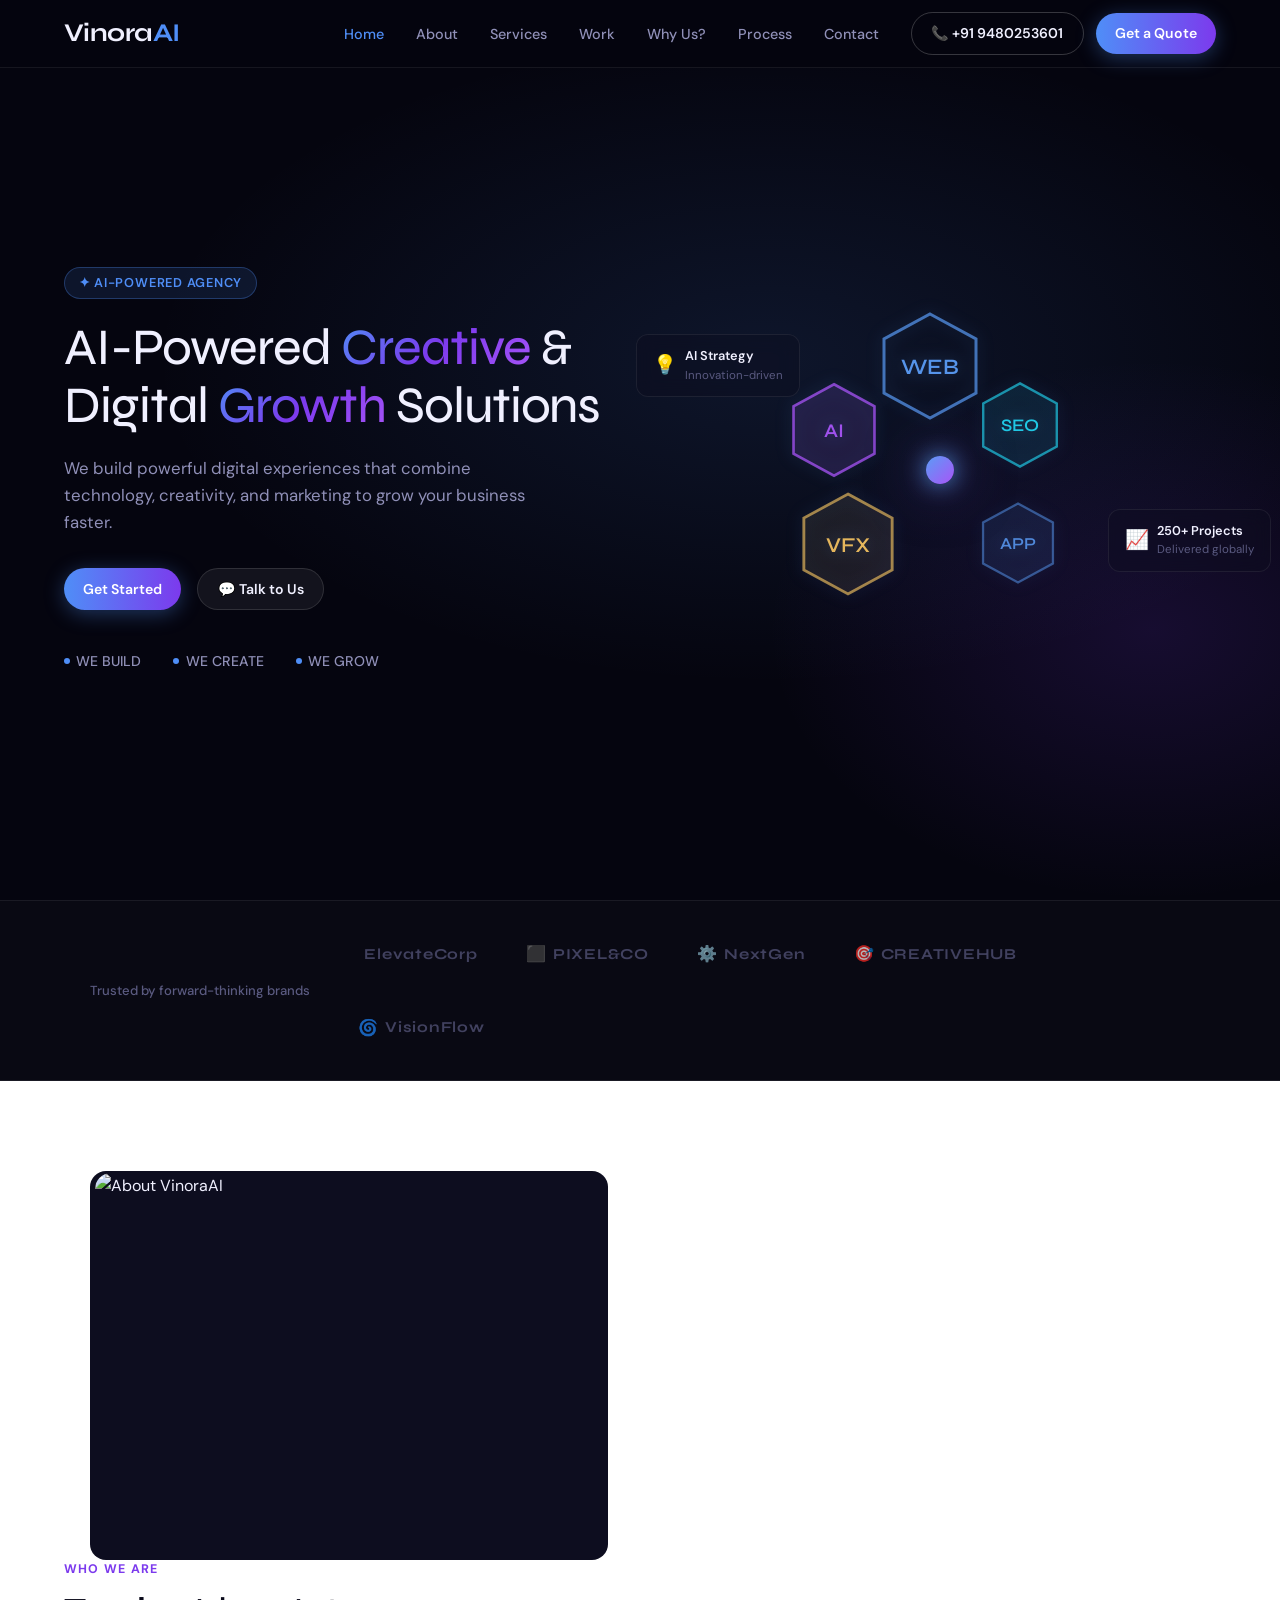
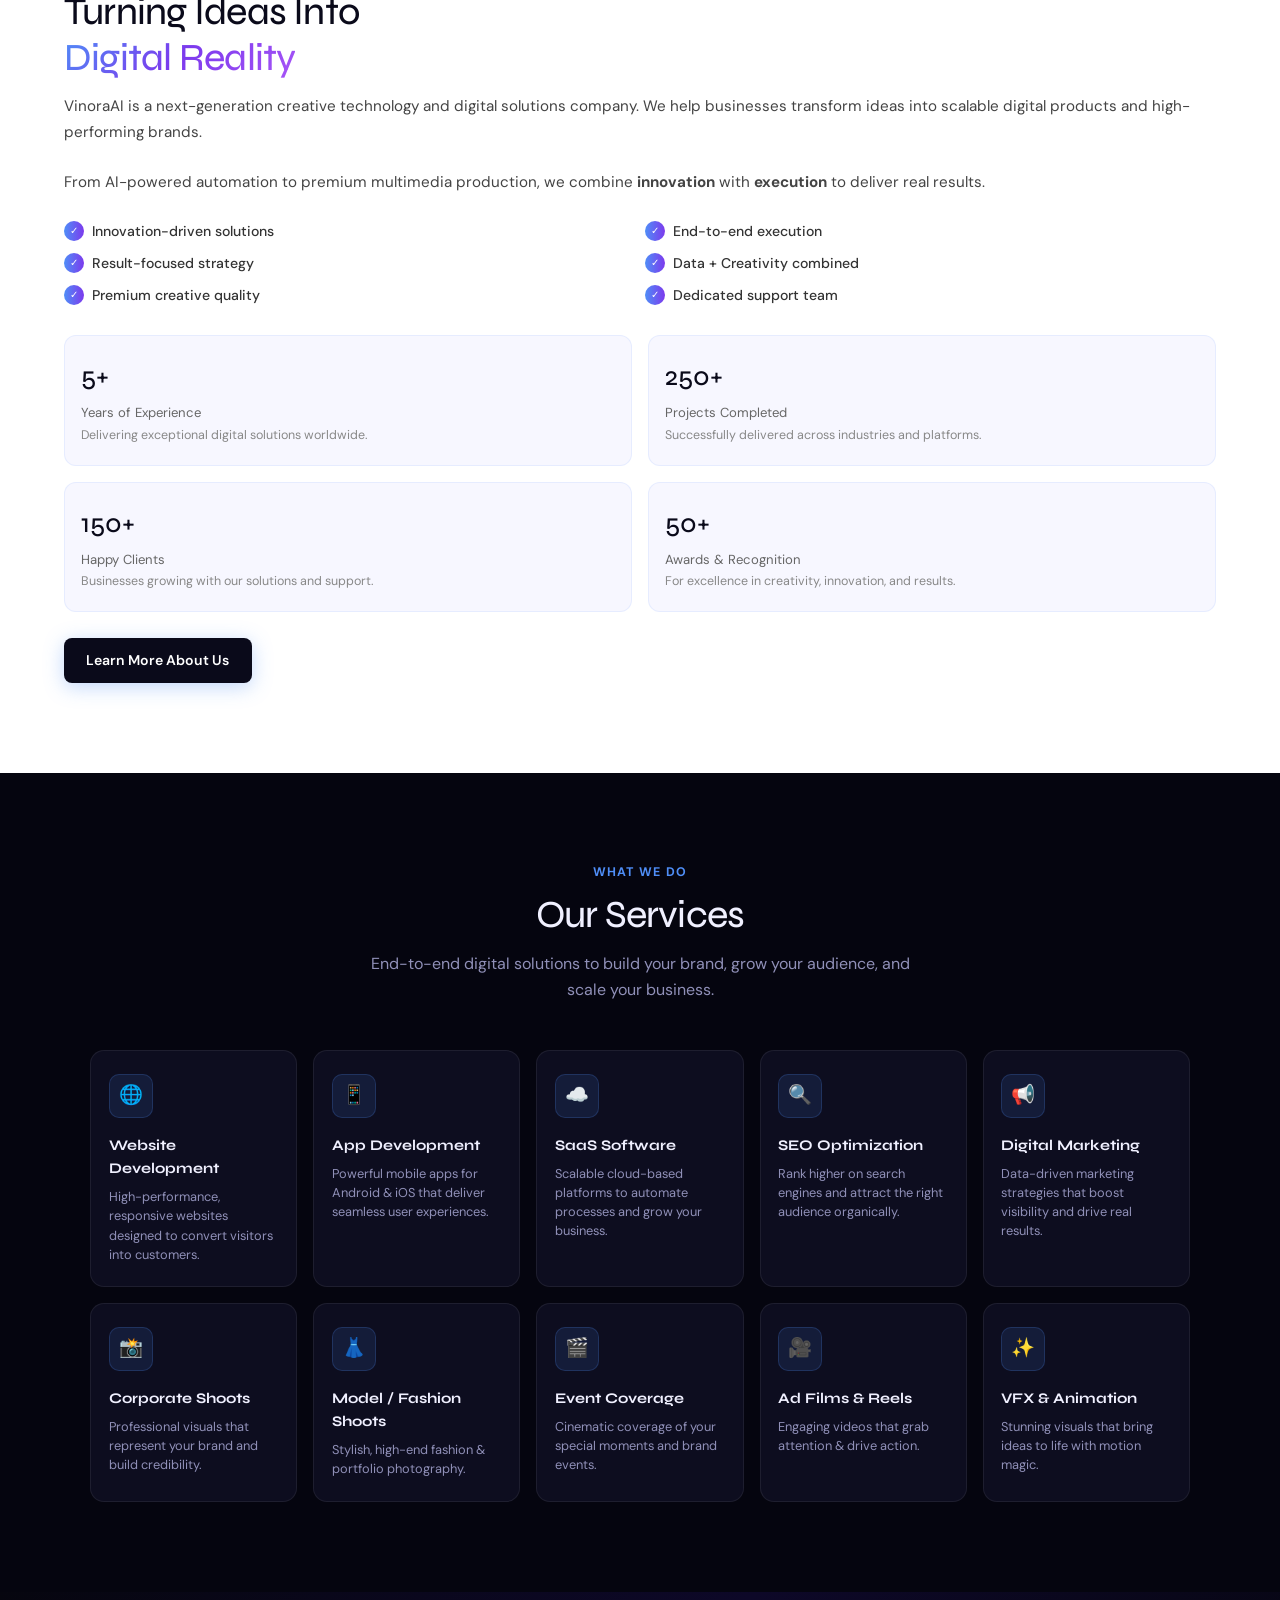
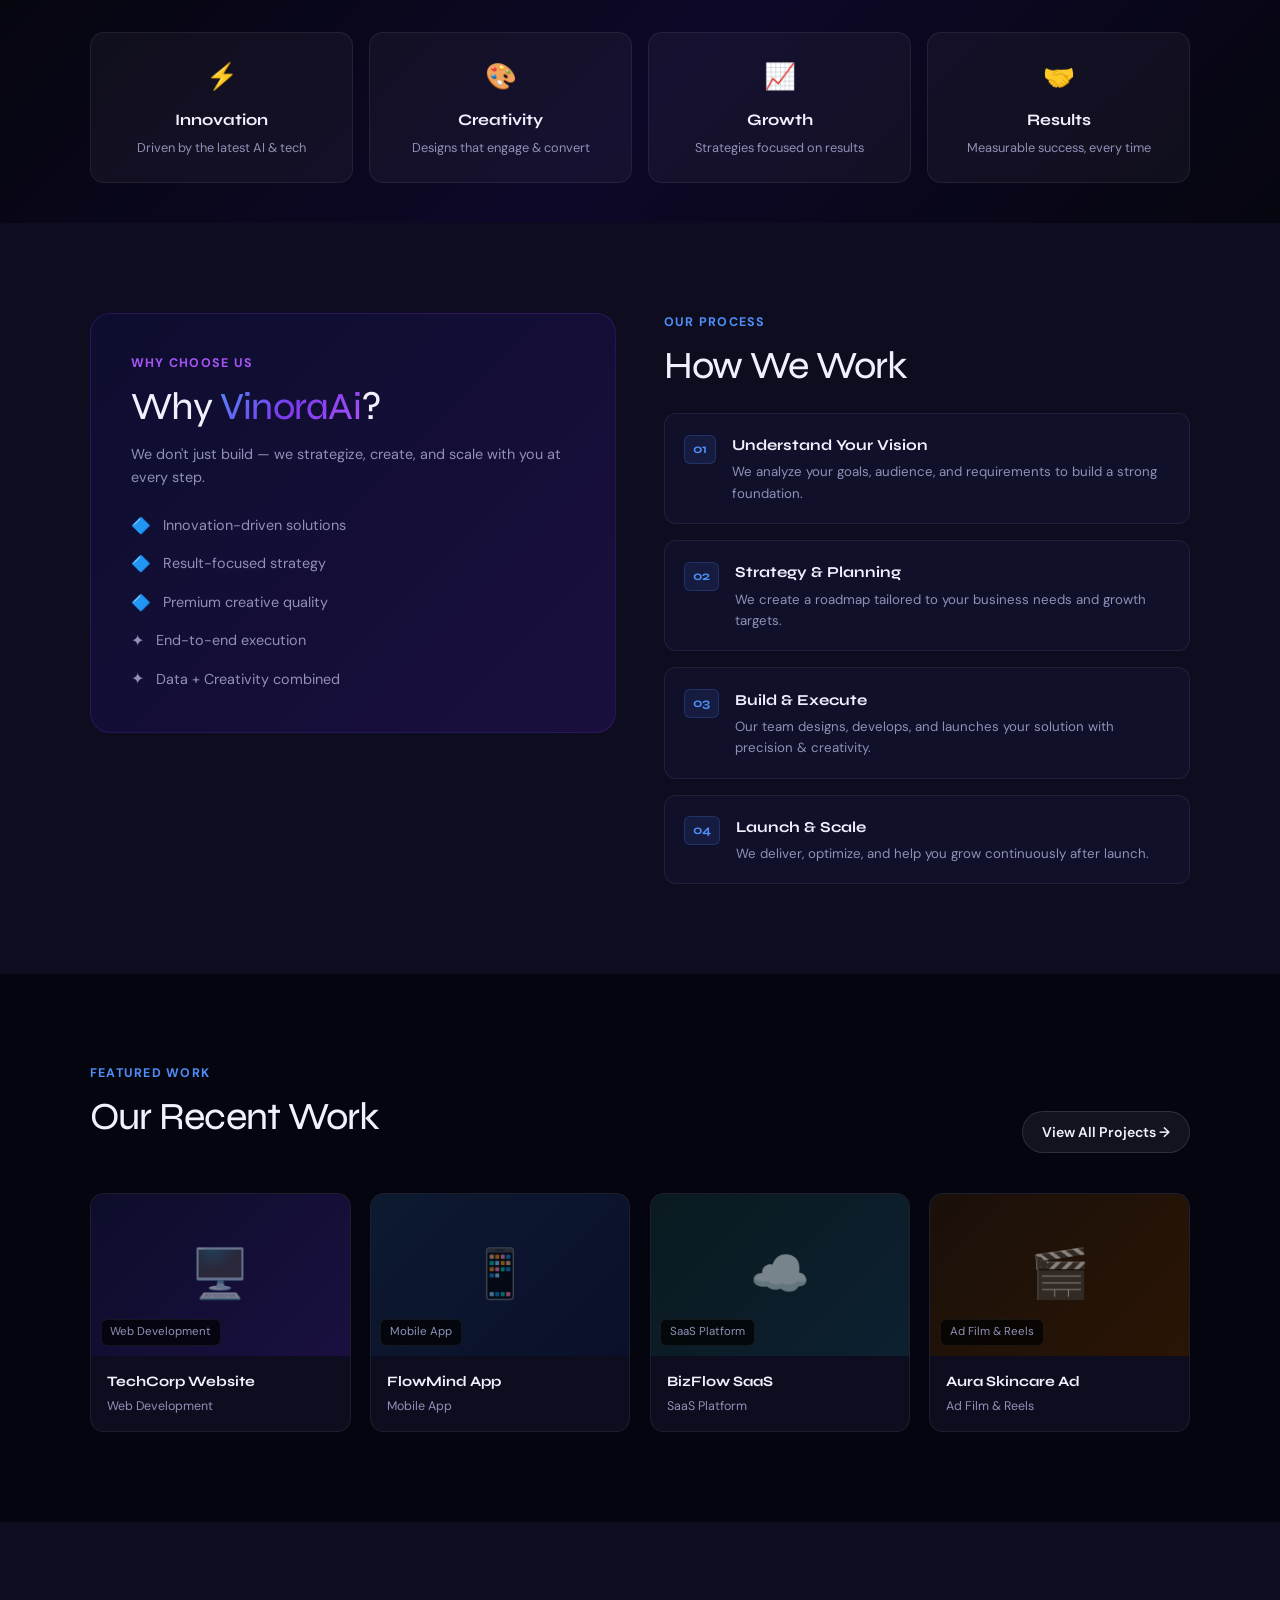
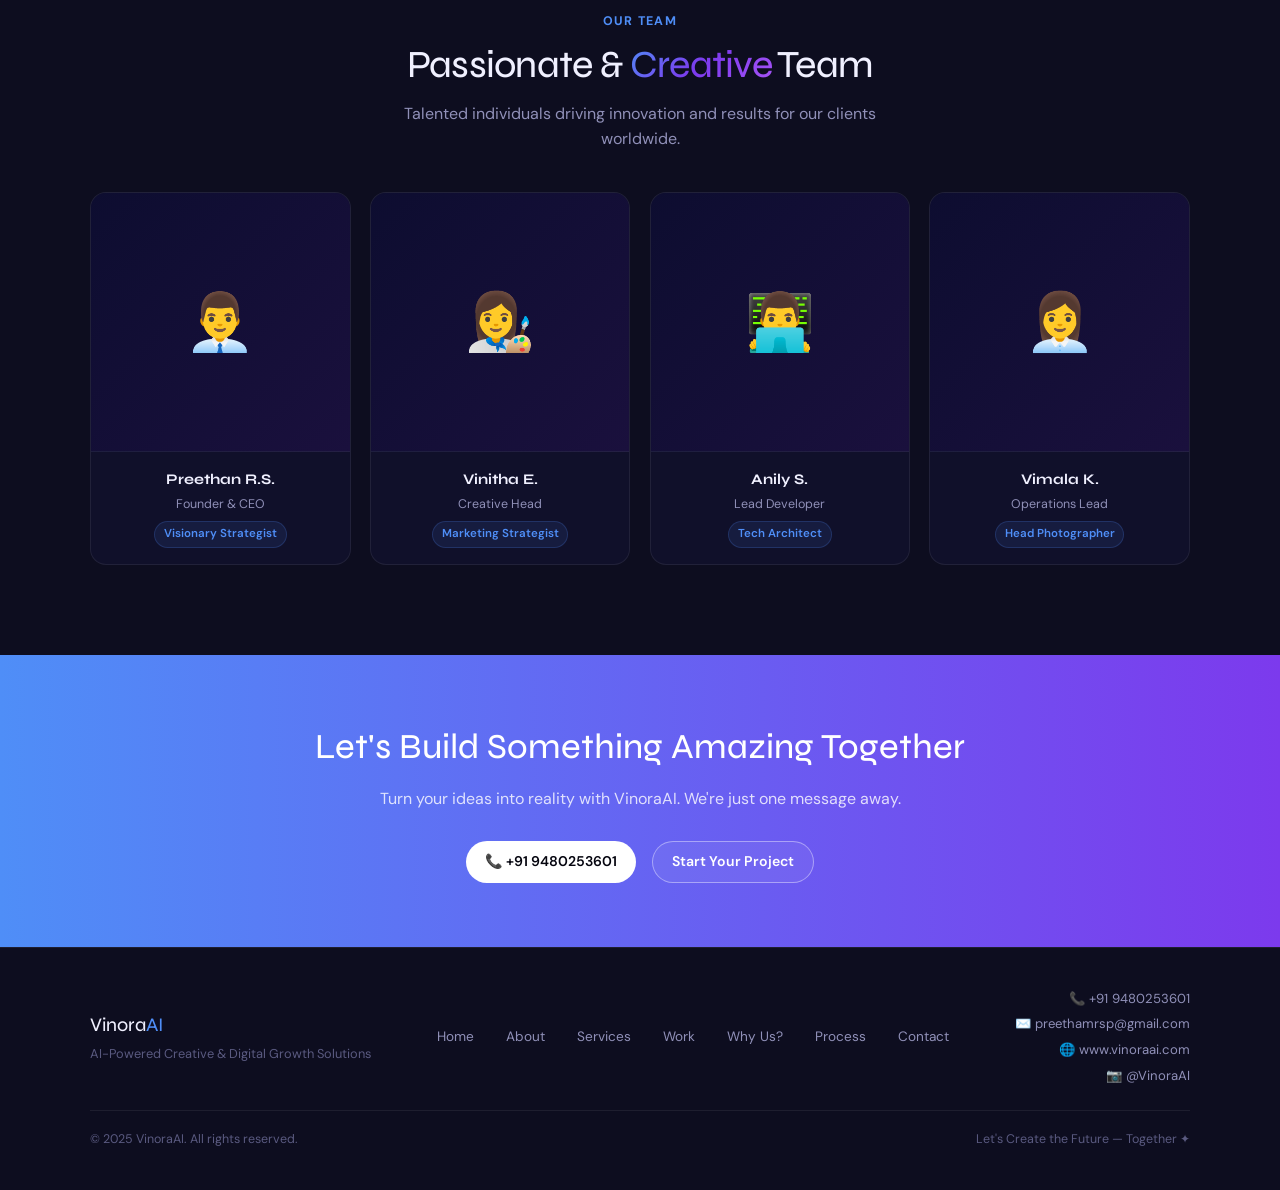
==== commit 98b2882d: "Update image source path in index.html" ====
--- a/index.html
+++ b/index.html
@@ -734,7 +734,7 @@
   <div class="section-inner">
     <div>
       <div class="about-img">
-  <img src="./assets/2.jpeg" alt="About VinoraAI" style="width:98%; height:99%; object-fit:cover; border-radius:16px;">
+  <img src="/preethamrsp/vinoraai/assets/2.jpeg" alt="About VinoraAI" style="width:98%; height:99%; object-fit:cover; border-radius:16px;">
 </div>
       </div>
     </div>
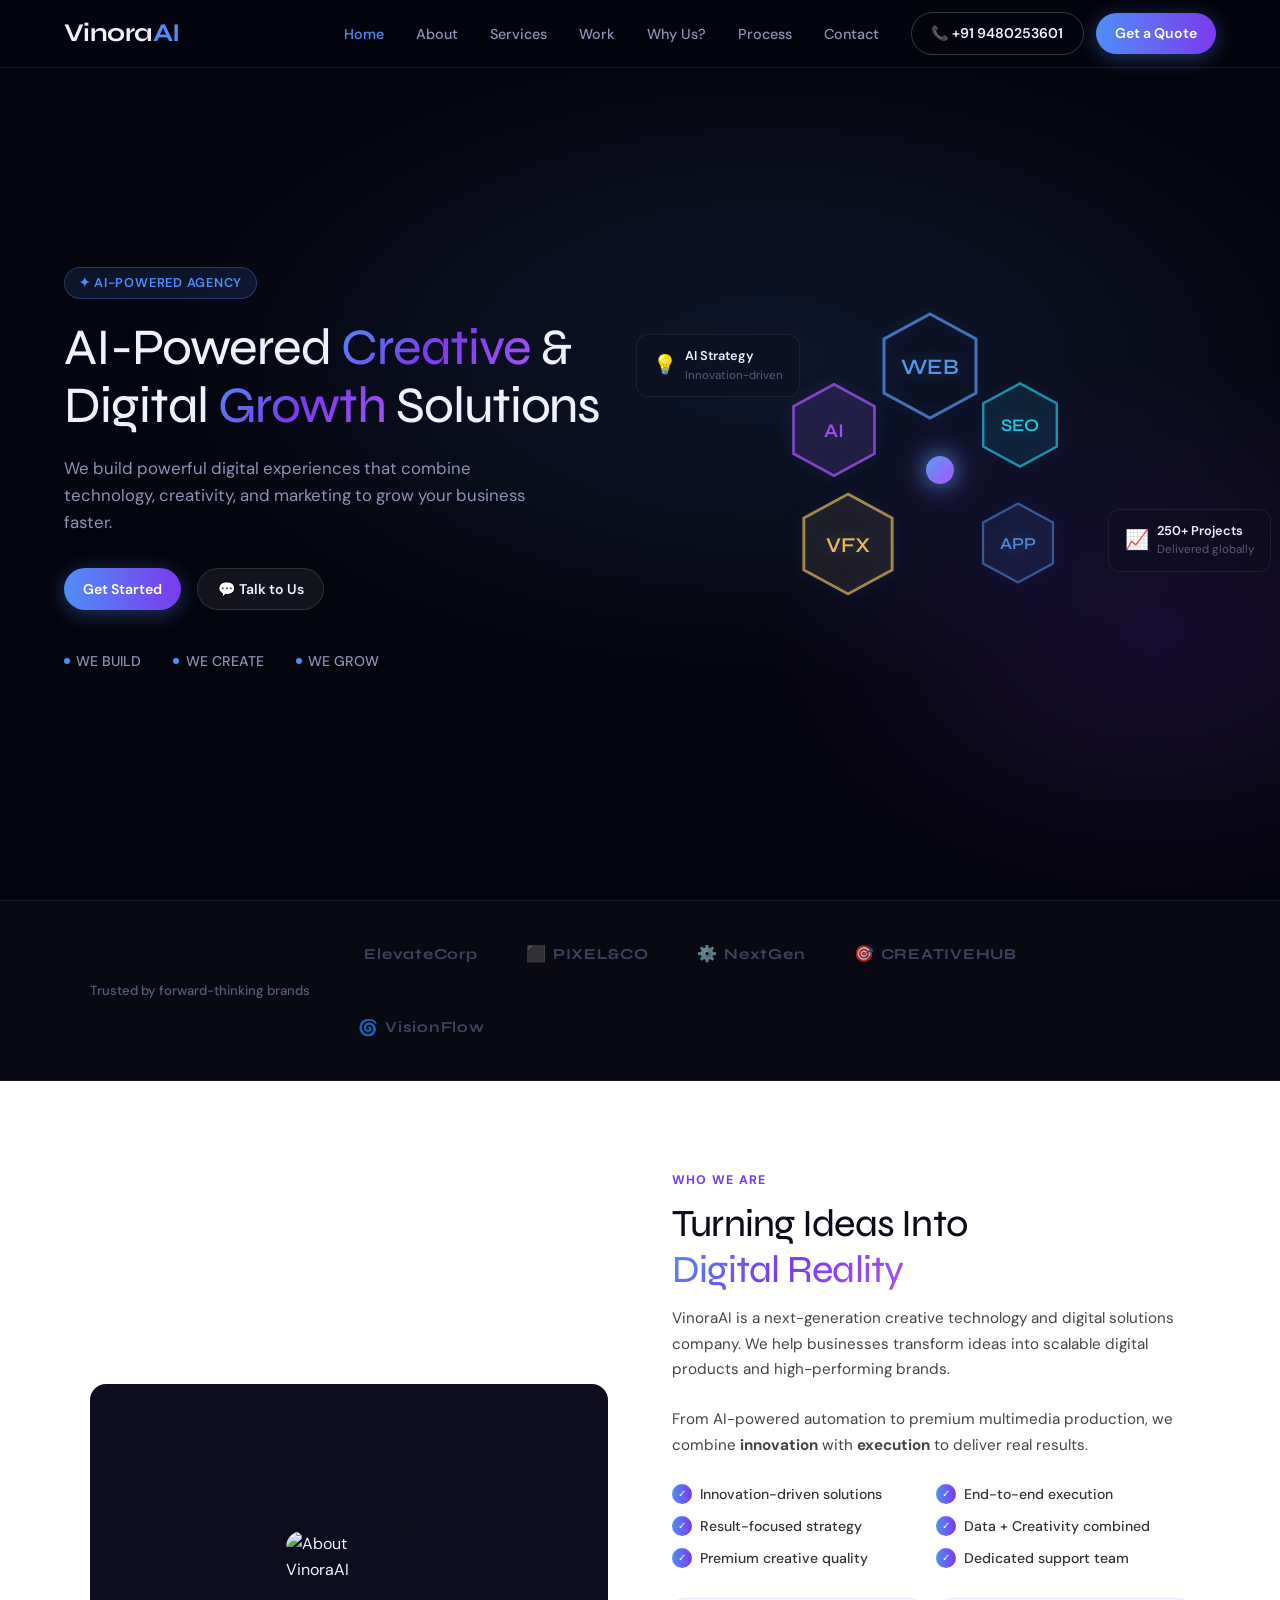
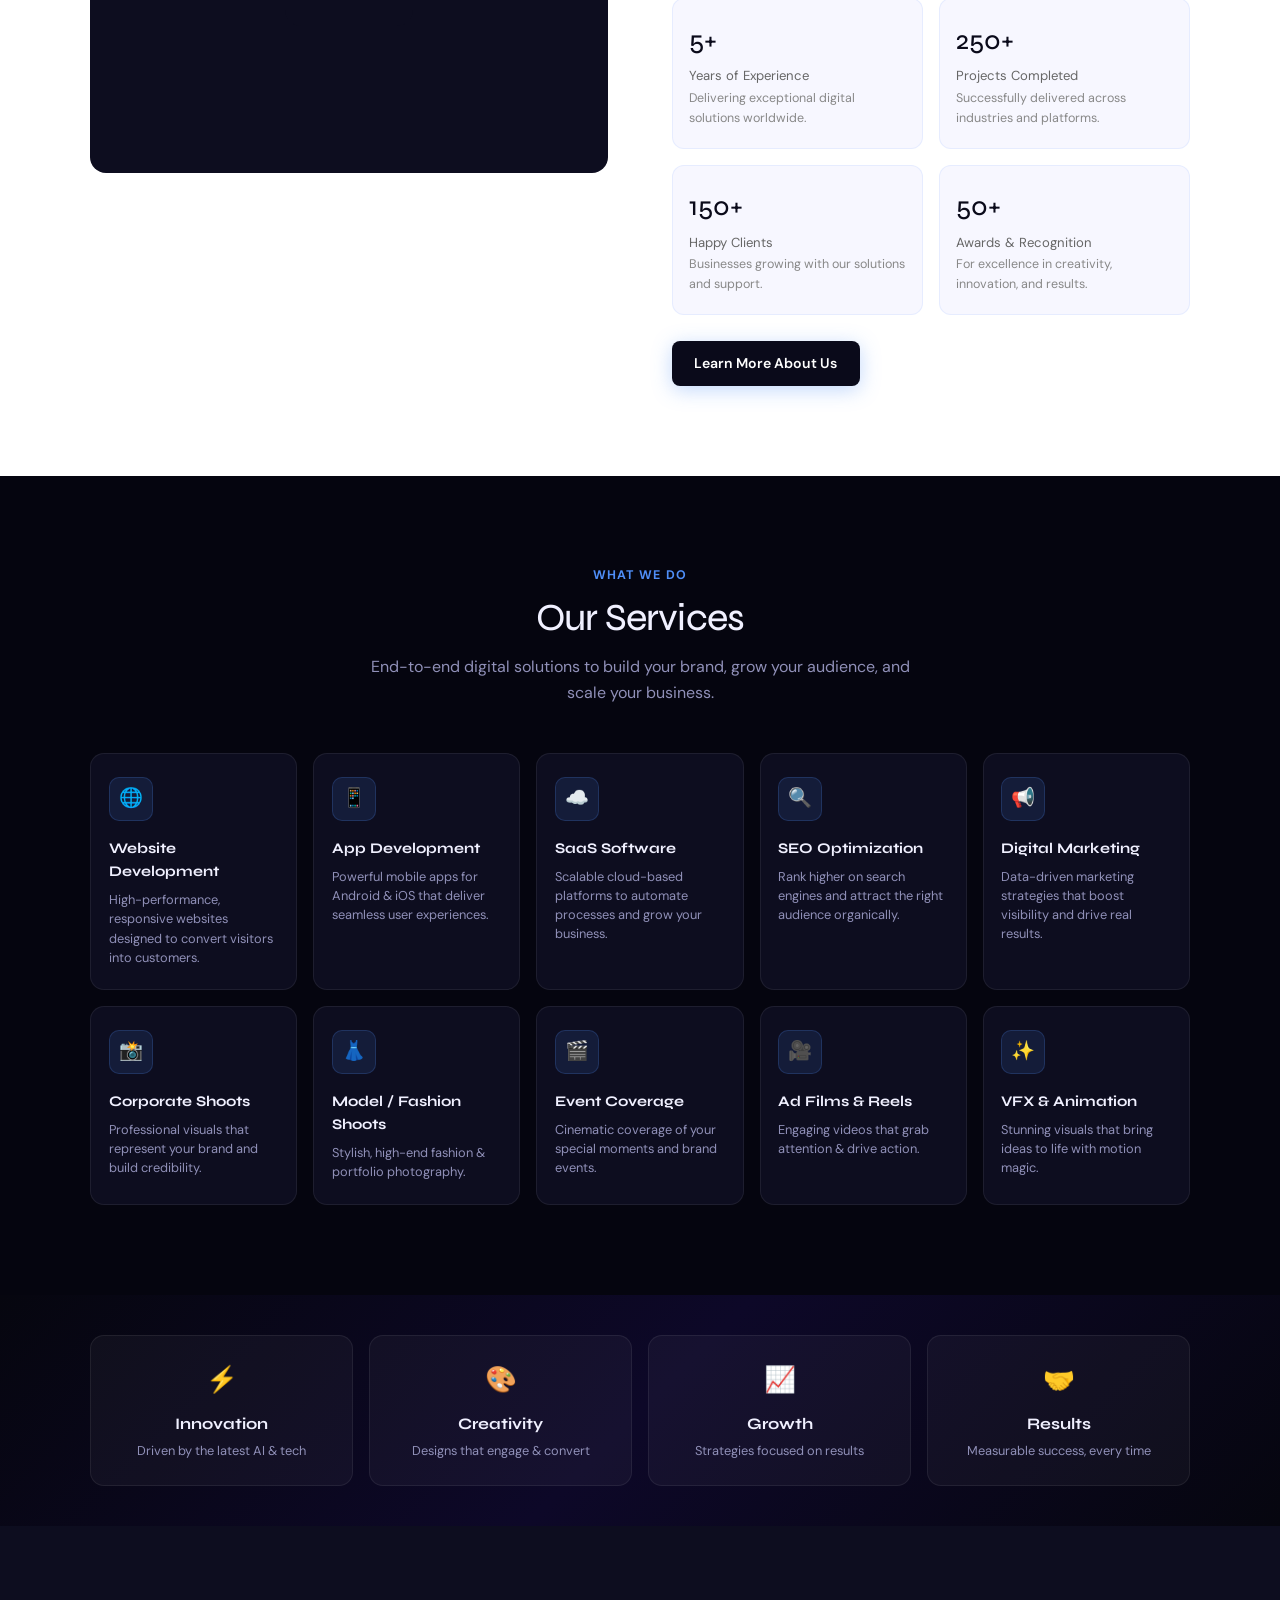
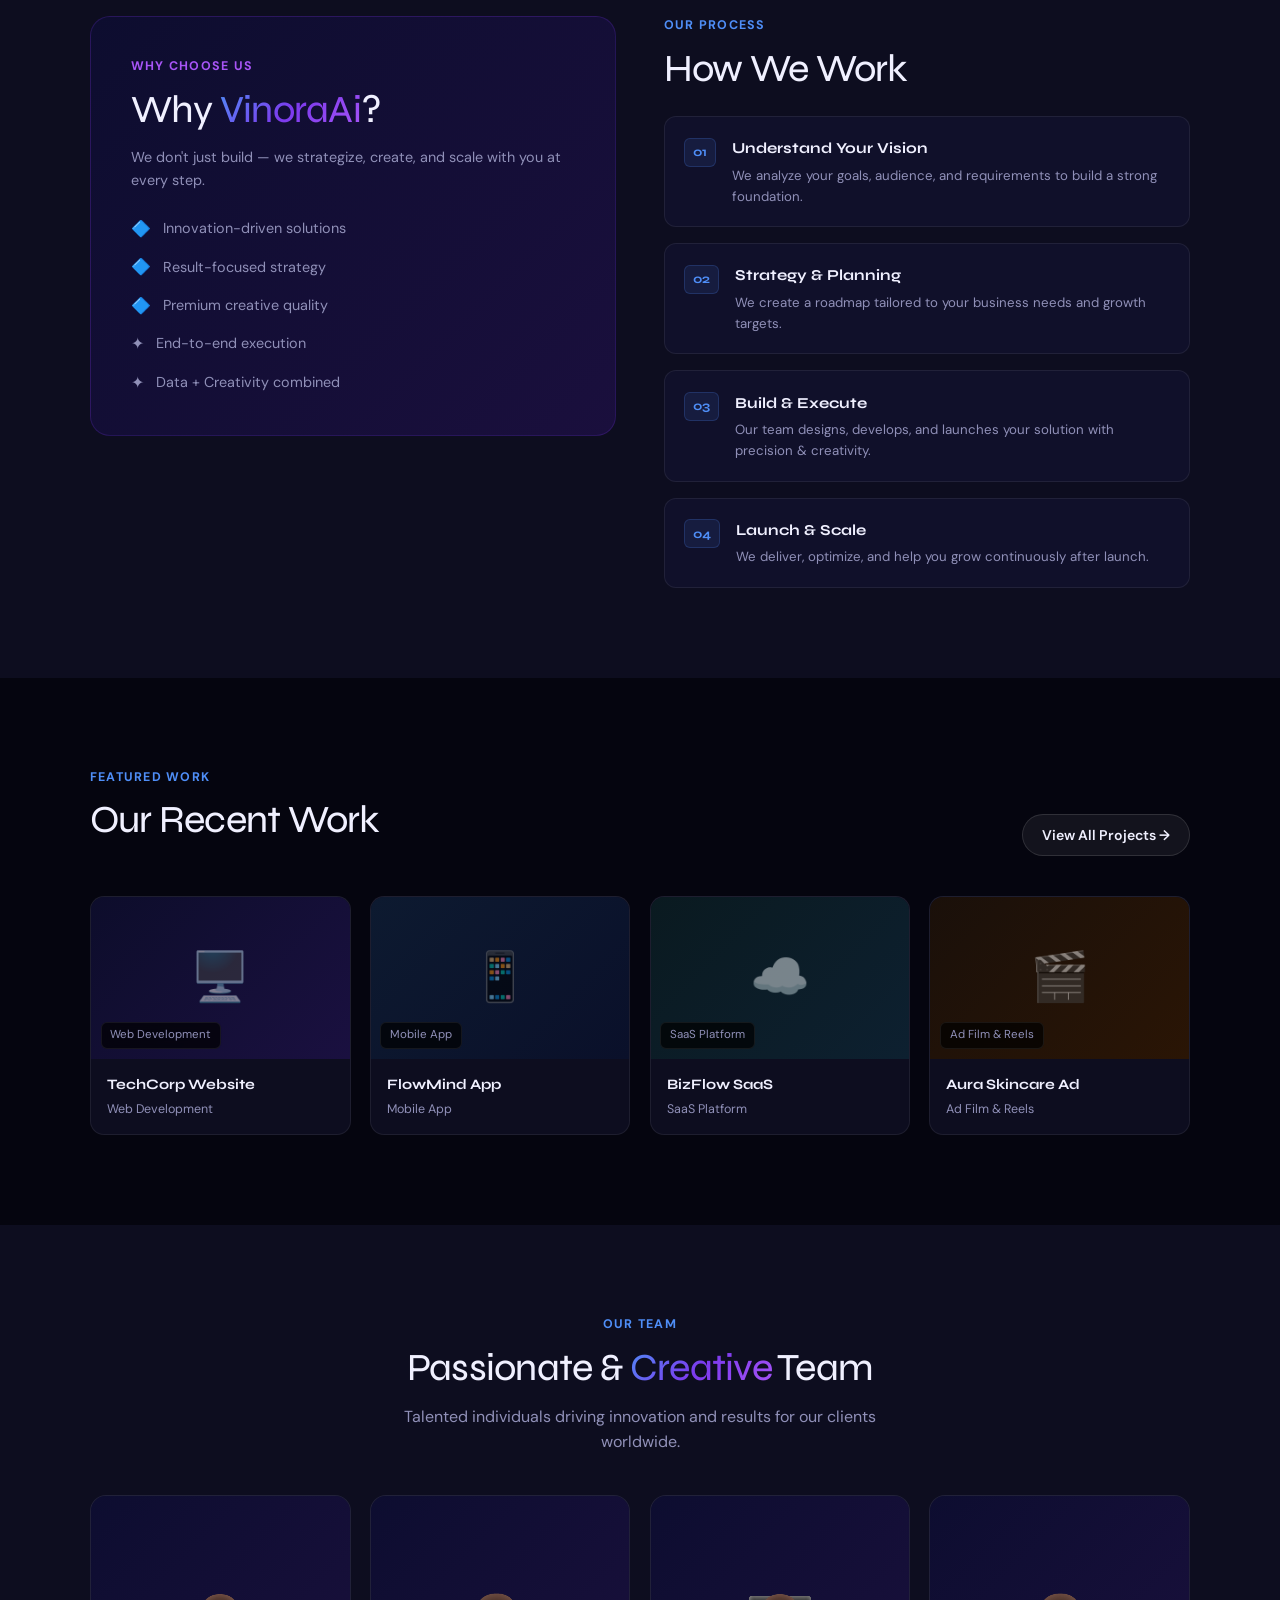
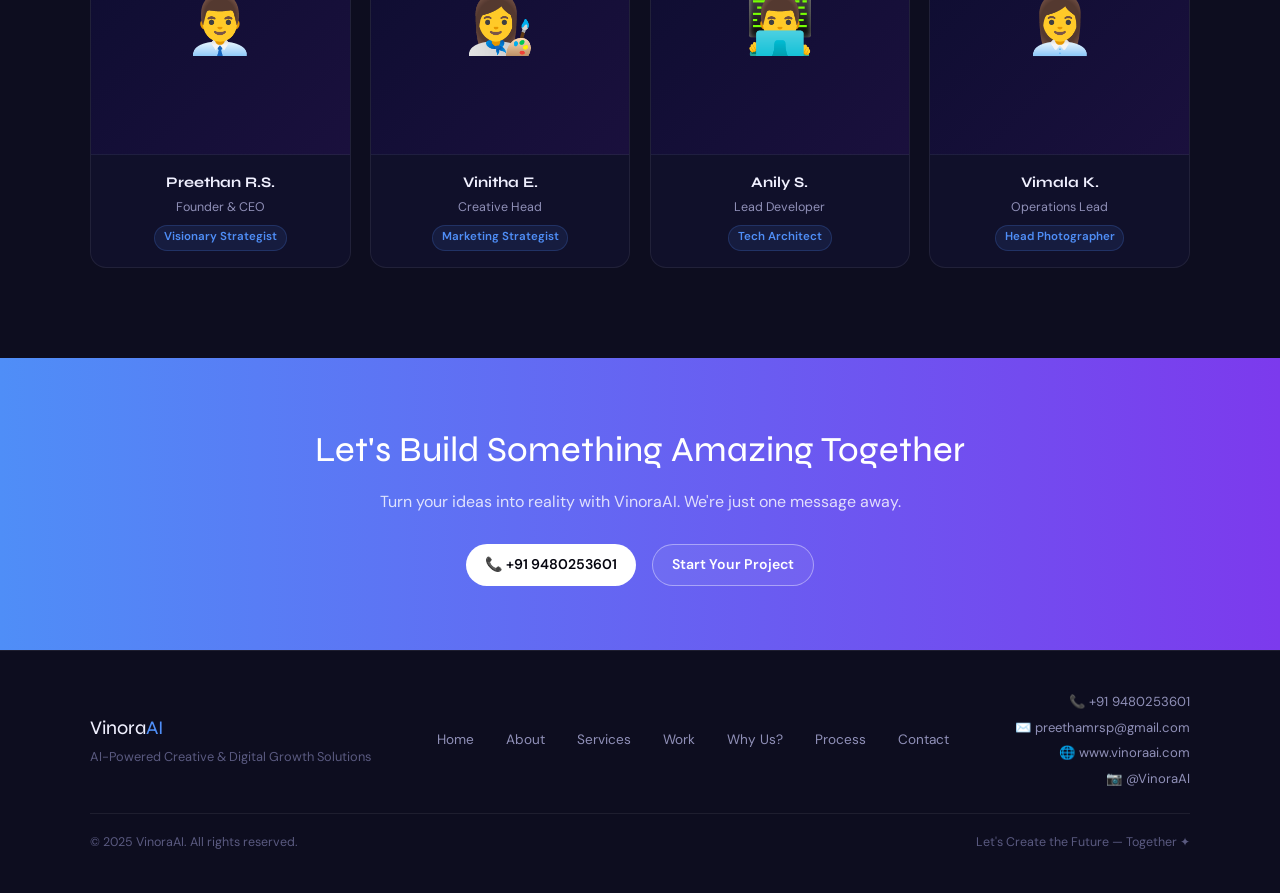
==== commit 63268467: "Update image source in about section" ====
--- a/index.html
+++ b/index.html
@@ -734,7 +734,8 @@
   <div class="section-inner">
     <div>
       <div class="about-img">
-  <img src="/preethamrsp/vinoraai/assets/2.jpeg" alt="About VinoraAI" style="width:98%; height:99%; object-fit:cover; border-radius:16px;">
+        <div class="about-img">
+  <img src="assets/logo.jpg" alt="About VinoraAI" style="width:98%; height:99%; object-fit:cover; border-radius:16px;">
 </div>
       </div>
     </div>
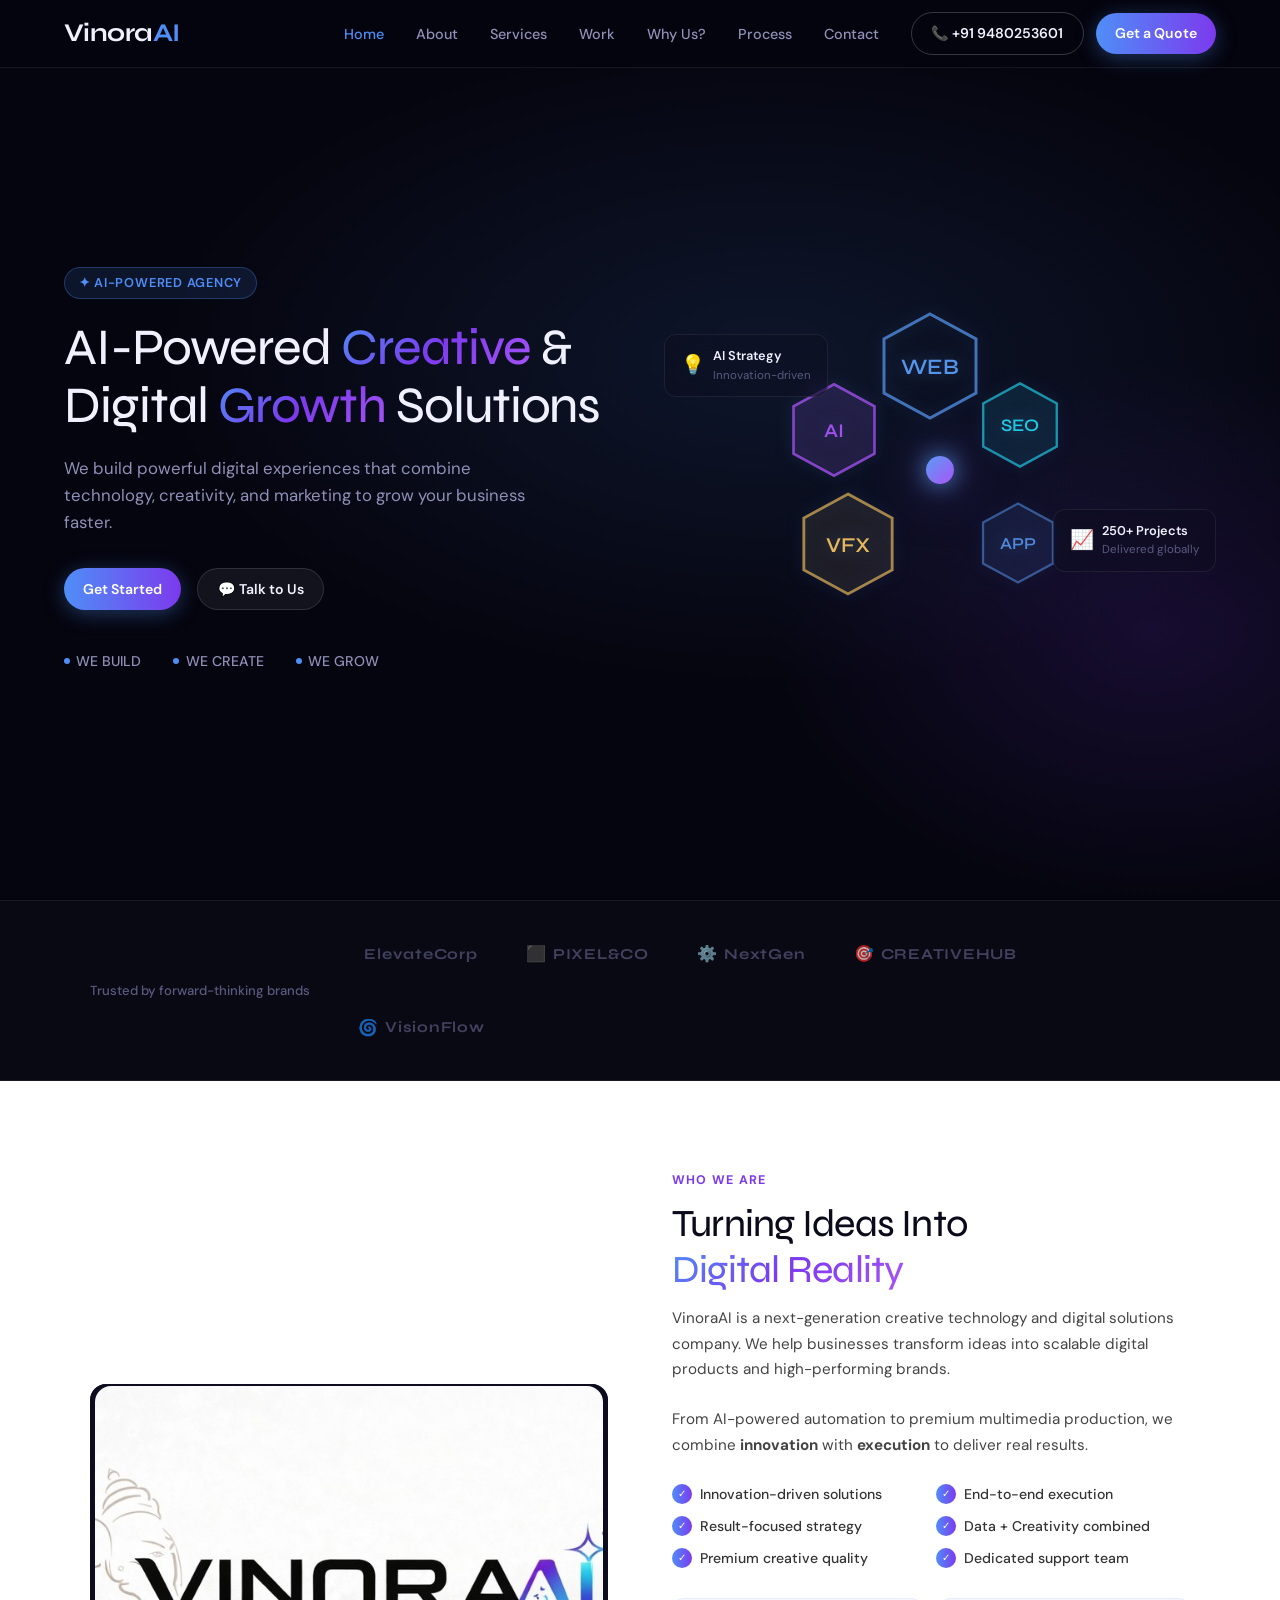
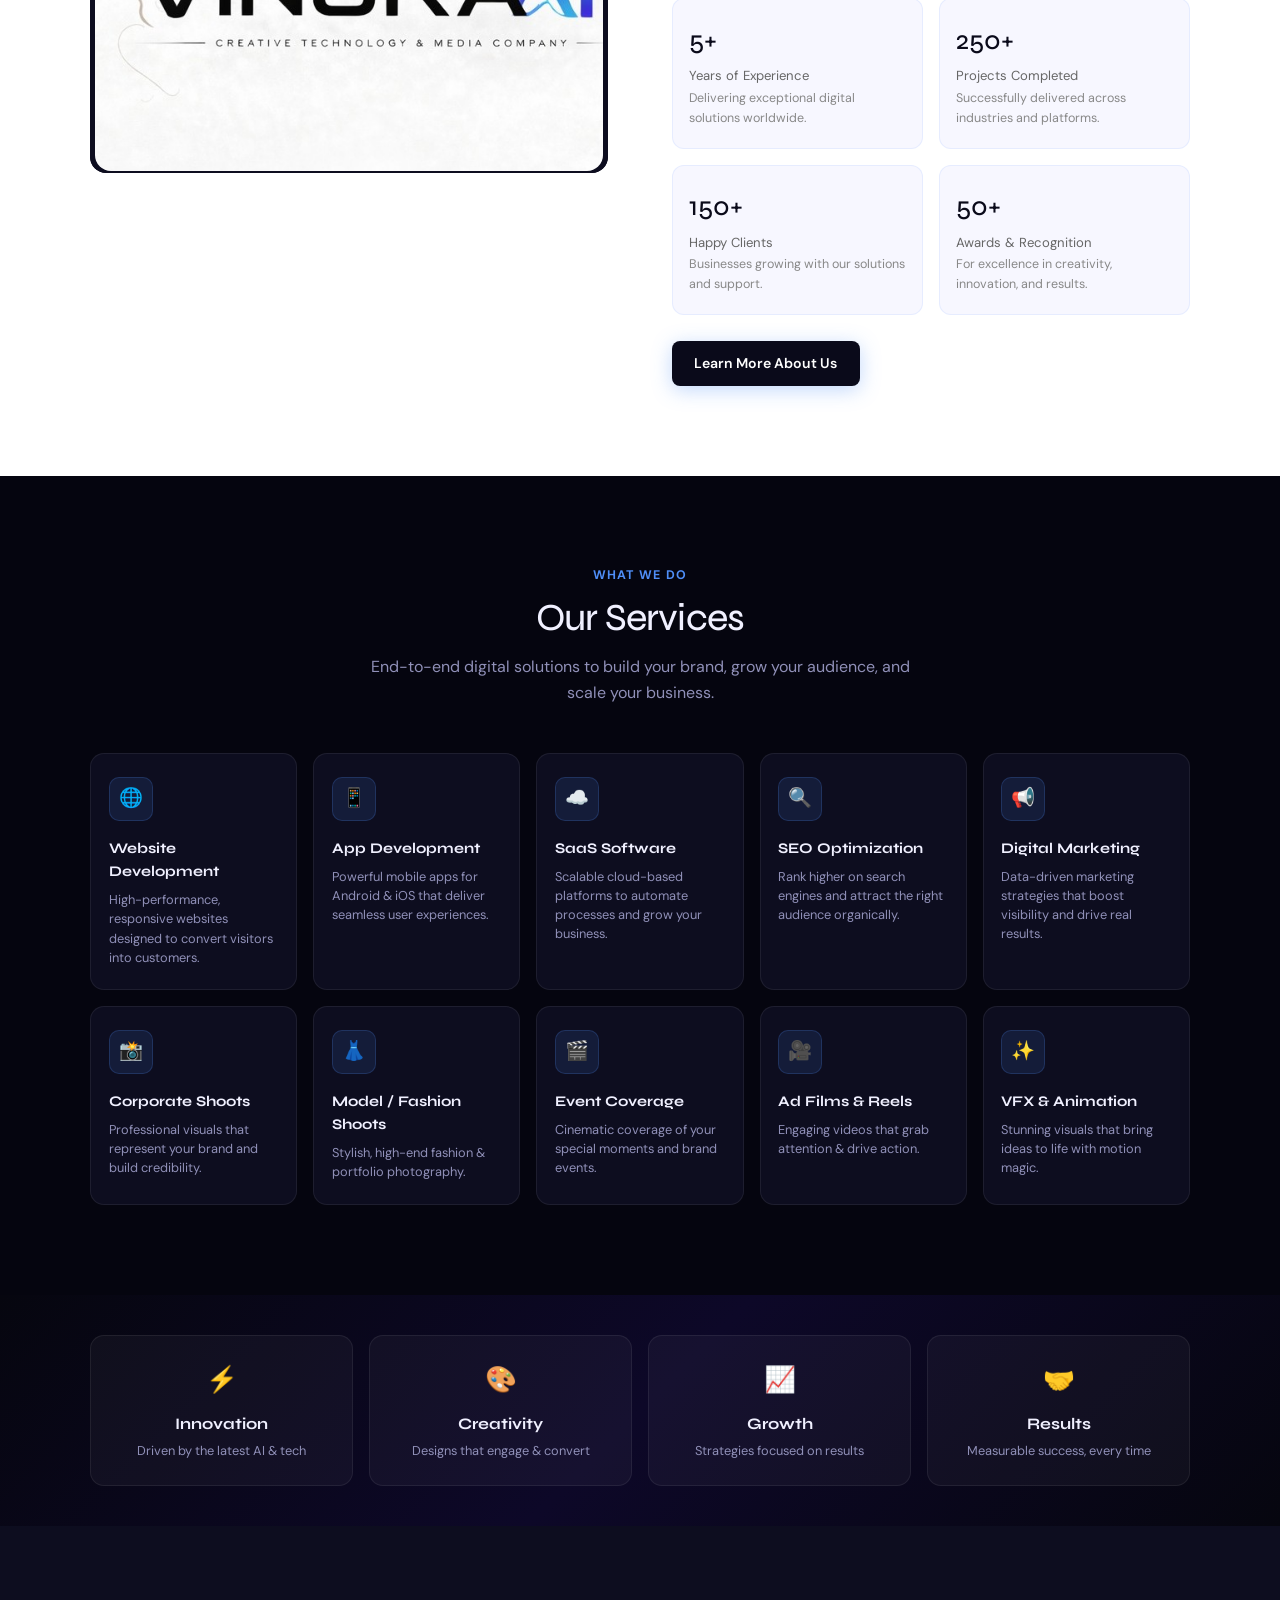
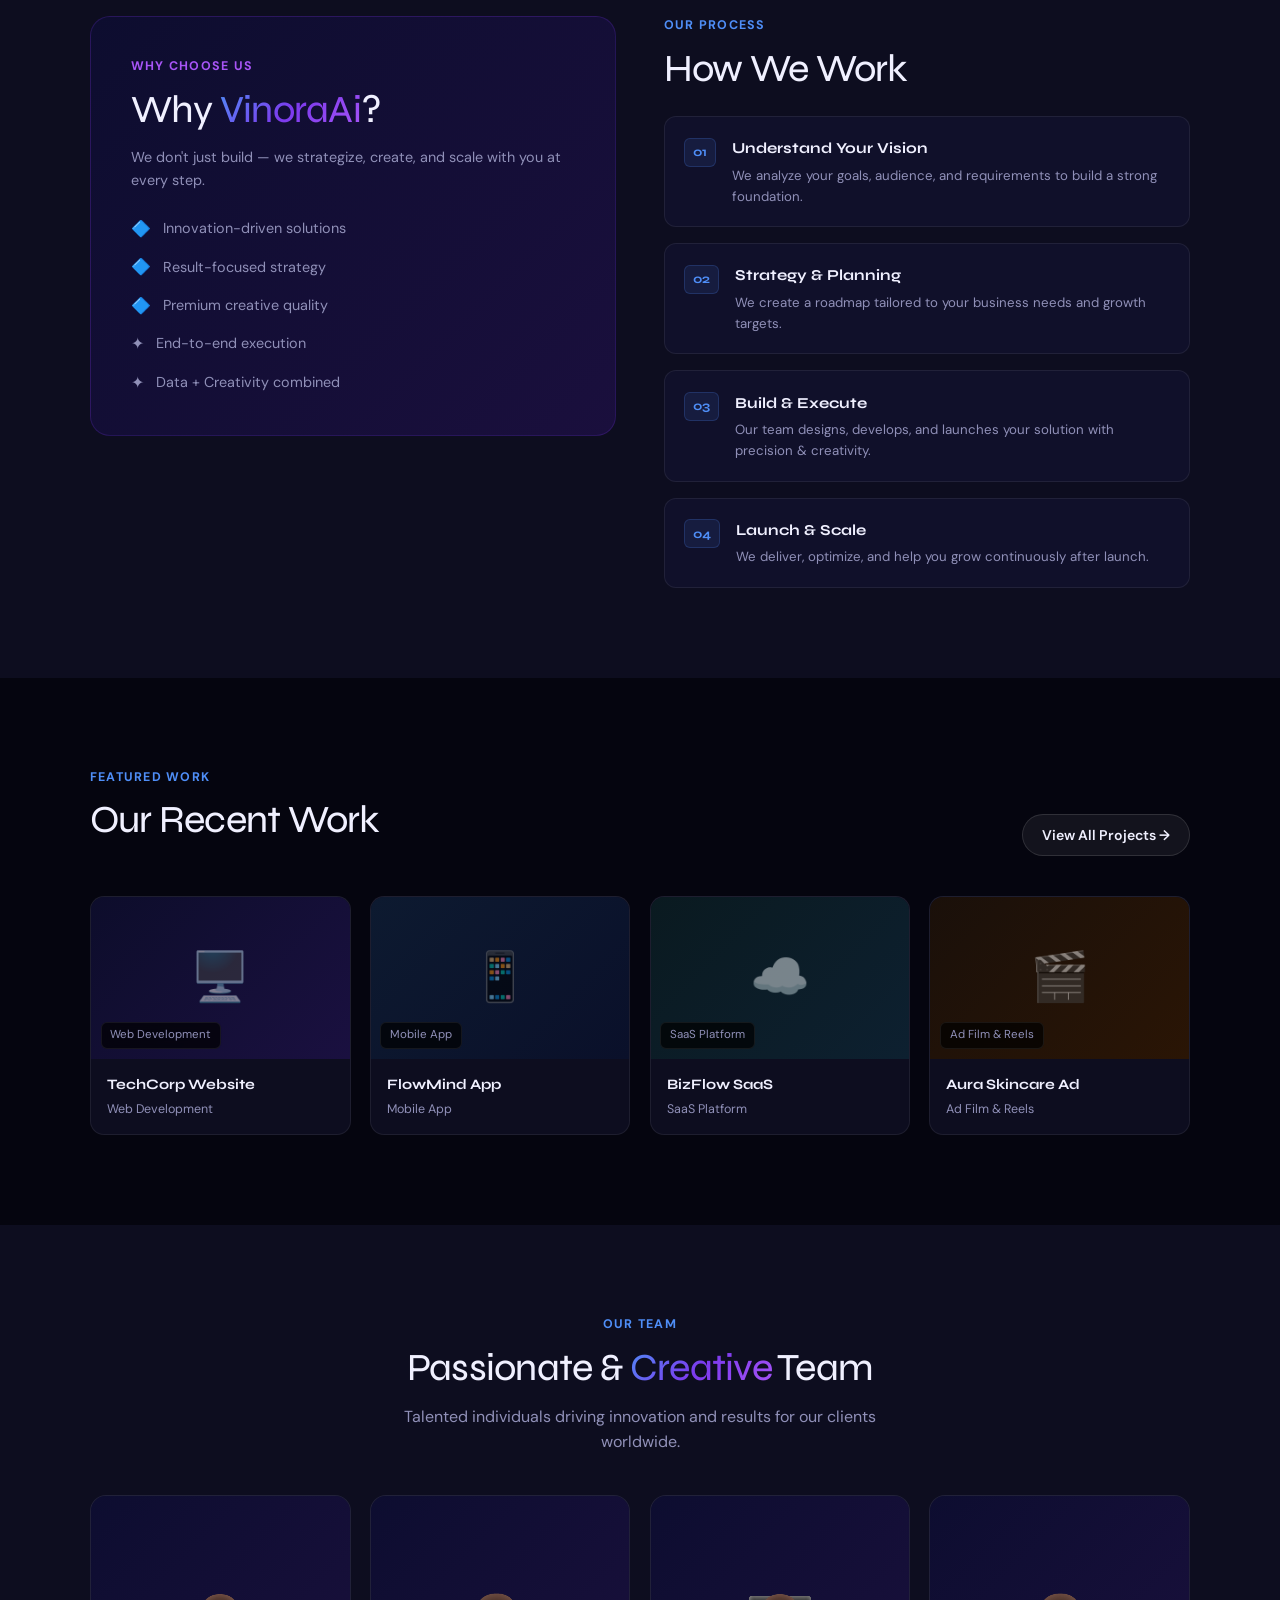
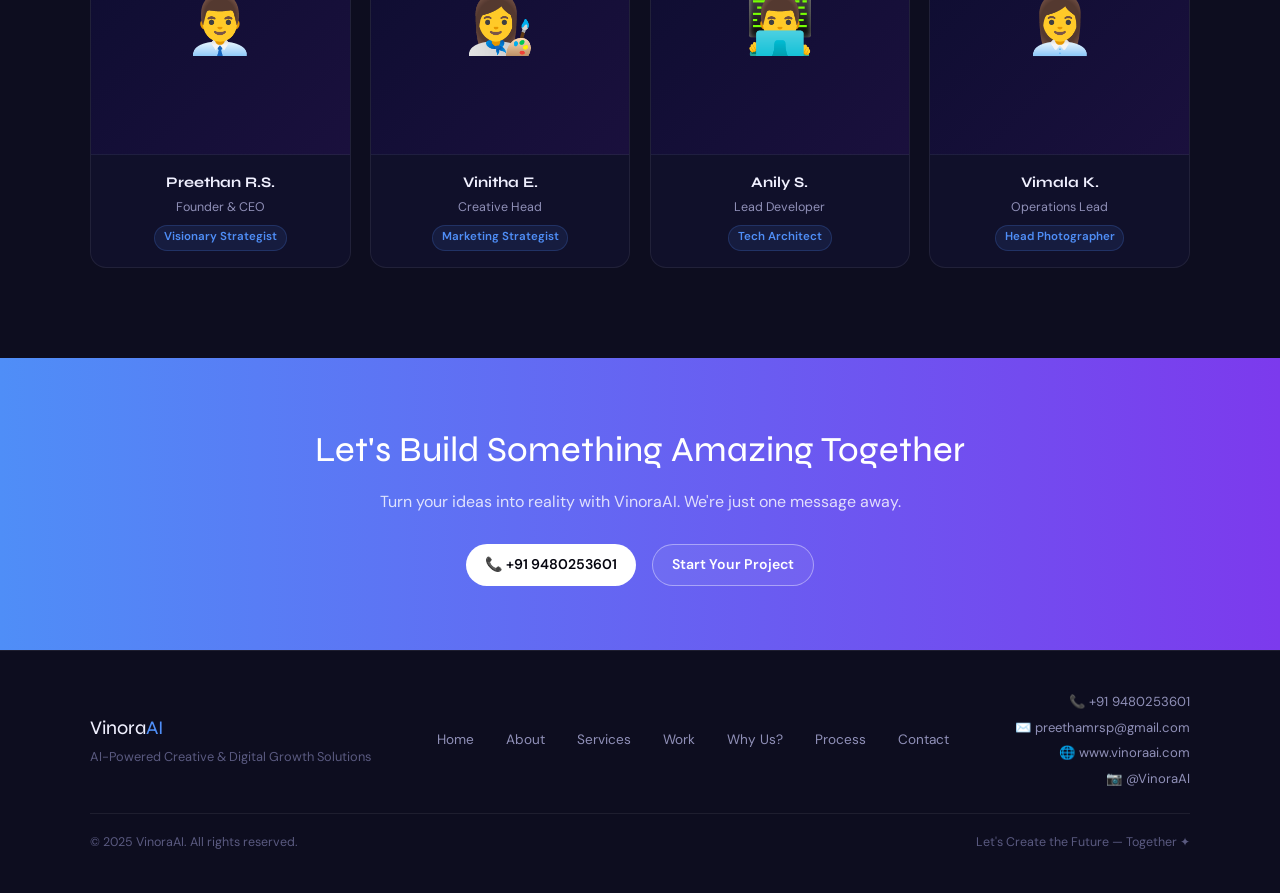
==== commit f58a4118: "New Commit" ====
--- a/index.html
+++ b/index.html
@@ -274,8 +274,8 @@
     animation: float 3s ease-in-out infinite;
     z-index: 3;
   }
-  .floating-card:nth-child(2) { top: 10%; left: -5%; animation-delay: .5s; }
-  .floating-card:nth-child(3) { bottom: 20%; right: -10%; animation-delay: 1s; }
+  .floating-card:nth-child(2) { top: 10%; left: 0%; animation-delay: .5s; }
+  .floating-card:nth-child(3) { bottom: 20%; right: 0%; animation-delay: 1s; }
   .floating-card .fc-icon { font-size: 1.2rem; }
   @keyframes float { 0%,100%{transform:translateY(0)} 50%{transform:translateY(-8px)} }
 
@@ -603,24 +603,180 @@
   .hero-left > *:nth-child(4) { animation-delay: .4s; }
   .hero-left > *:nth-child(5) { animation-delay: .5s; }
 
-  /* Responsive */
+  /* ── HAMBURGER MENU ── */
+  .nav-hamburger {
+    display: none;
+    flex-direction: column;
+    justify-content: center;
+    align-items: center;
+    gap: 5px;
+    width: 40px;
+    height: 40px;
+    cursor: pointer;
+    background: rgba(255,255,255,0.06);
+    border: 1.5px solid rgba(255,255,255,0.12);
+    border-radius: 8px;
+    z-index: 1001;
+    flex-shrink: 0;
+  }
+  .nav-hamburger span {
+    display: block;
+    width: 20px;
+    height: 2px;
+    background: var(--text-primary);
+    border-radius: 2px;
+    transition: all 0.3s ease;
+  }
+  .nav-hamburger.open span:nth-child(1) { transform: translateY(7px) rotate(45deg); }
+  .nav-hamburger.open span:nth-child(2) { opacity: 0; }
+  .nav-hamburger.open span:nth-child(3) { transform: translateY(-7px) rotate(-45deg); }
+
+  /* Mobile nav drawer */
+  .mobile-nav {
+    display: none;
+    position: fixed;
+    top: 68px;
+    left: 0;
+    right: 0;
+    z-index: 998;
+    background: rgba(5, 5, 15, 0.97);
+    backdrop-filter: blur(20px);
+    border-bottom: 1px solid var(--border);
+    padding: 1.5rem 5%;
+    flex-direction: column;
+    gap: 0.2rem;
+    max-height: calc(100vh - 68px);
+    overflow-y: auto;
+  }
+  .mobile-nav.open { display: flex; }
+  .mobile-nav a {
+    color: var(--text-secondary);
+    text-decoration: none;
+    font-size: 1rem;
+    font-weight: 500;
+    padding: 0.85rem 0.5rem;
+    border-bottom: 1px solid var(--border);
+    transition: color 0.2s;
+  }
+  .mobile-nav a:last-child { border-bottom: none; }
+  .mobile-nav a:hover, .mobile-nav a.active { color: var(--accent-blue); }
+  .mobile-nav-actions {
+    display: flex;
+    flex-direction: column;
+    gap: 0.75rem;
+    margin-top: 1rem;
+    padding-top: 1rem;
+    border-top: 1px solid var(--border);
+  }
+  .mobile-nav-actions .btn { text-align: center; justify-content: center; }
+
+  /* ── RESPONSIVE ── */
   @media (max-width: 900px) {
+    /* Navbar */
+    .nav-right { display: none; }
+    .nav-hamburger { display: flex; }
+
+    /* Hero */
+    .hero {
+      padding: 100px 5% 60px;
+    }
     .hero-grid { grid-template-columns: 1fr; }
     .hero-visual { display: none; }
+    .hero p { max-width: 100%; }
+
+    /* About */
     .about .section-inner { grid-template-columns: 1fr; }
+
+    /* Services */
     .services-grid, .services-grid-2 { grid-template-columns: repeat(2, 1fr); }
+
+    /* Why / Process */
     .why-grid { grid-template-columns: 1fr; }
+
+    /* Values */
     .values-inner { grid-template-columns: repeat(2,1fr); }
+
+    /* Work */
     .work-grid { grid-template-columns: repeat(2,1fr); }
+
+    /* Team */
     .team-grid { grid-template-columns: repeat(2,1fr); }
-    .nav-links { display: none; }
-  }
+
+    /* Trusted */
+    .trusted-inner { flex-direction: column; gap: 1rem; align-items: flex-start; }
+    .logos { gap: 1.5rem; }
+
+    /* Footer */
+    .footer-inner { flex-direction: column; align-items: flex-start; gap: 1.5rem; }
+    .footer-contact { text-align: left; }
+    .footer-contact a { justify-content: flex-start; }
+    .footer-bottom { flex-direction: column; gap: 0.5rem; text-align: center; }
+    .footer-links { gap: 1rem; }
+  }
+
   @media (max-width: 600px) {
+    /* Global */
+    section { padding: 60px 5%; }
+
+    /* Navbar */
+    nav { padding: 0 4%; }
+
+    /* Hero */
+    .hero {
+      padding: 90px 4% 50px;
+      min-height: auto;
+    }
+    .hero h1 { font-size: clamp(1.9rem, 7vw, 2.6rem); }
+    .hero p { font-size: 0.95rem; }
+    .hero-btns { flex-direction: column; gap: 0.75rem; }
+    .hero-btns .btn { text-align: center; justify-content: center; }
+    .hero-meta { flex-wrap: wrap; gap: 1rem; font-size: 0.8rem; }
+
+    /* Floating cards — hide on small screens to prevent overflow */
+    .floating-card { display: none; }
+
+    /* Trusted */
+    .trusted { padding: 2rem 4%; }
+    .trusted-inner { gap: 0.8rem; }
+    .logos { gap: 1rem; }
+    .logo-item { font-size: 0.82rem; }
+
+    /* About */
+    .about-features { grid-template-columns: 1fr; }
+    .stats-grid { grid-template-columns: 1fr 1fr; }
+
+    /* Services */
     .services-grid, .services-grid-2 { grid-template-columns: 1fr; }
+
+    /* Values */
+    .values { padding: 2rem 4%; }
+    .values-inner { grid-template-columns: repeat(2, 1fr); gap: 0.75rem; }
+    .value-pill { padding: 1.1rem 0.8rem; }
+
+    /* Work */
+    .work-grid { grid-template-columns: 1fr; }
+    .work-header { flex-direction: column; align-items: flex-start; gap: 1rem; }
+
+    /* Team */
+    .team-grid { grid-template-columns: repeat(2, 1fr); }
+
+    /* Why / Why-left */
+    .why-left { padding: 1.5rem; }
+
+    /* CTA Banner */
+    .cta-banner { padding: 3rem 4%; }
+    .cta-btns { flex-direction: column; align-items: center; }
+    .cta-btns .btn { width: 100%; max-width: 300px; text-align: center; justify-content: center; }
+
+    /* Footer */
+    .footer-links { flex-wrap: wrap; gap: 0.75rem; }
+    .footer-links a { font-size: 0.82rem; }
+  }
+
+  @media (max-width: 400px) {
     .values-inner { grid-template-columns: 1fr; }
-    .work-grid { grid-template-columns: 1fr; }
     .team-grid { grid-template-columns: 1fr; }
-    .stats-grid { grid-template-columns: 1fr 1fr; }
+    .hero h1 { font-size: 1.75rem; }
   }
 </style>
 </head>
@@ -650,7 +806,29 @@
       <a href="#contact" class="btn btn-primary">Get a Quote</a>
     </div>
   </div>
+
+  <!-- Hamburger for mobile -->
+  <button class="nav-hamburger" id="hamburger" aria-label="Open menu">
+    <span></span>
+    <span></span>
+    <span></span>
+  </button>
 </nav>
+
+<!-- Mobile navigation drawer -->
+<div class="mobile-nav" id="mobileNav">
+  <a href="#home" class="active">Home</a>
+  <a href="#about">About</a>
+  <a href="#services">Services</a>
+  <a href="#work">Work</a>
+  <a href="#why">Why Us?</a>
+  <a href="#process">Process</a>
+  <a href="#contact">Contact</a>
+  <div class="mobile-nav-actions">
+    <a href="tel:+919480253601" class="btn btn-outline">📞 +91 9480253601</a>
+    <a href="#contact" class="btn btn-primary">Get a Quote</a>
+  </div>
+</div>
 
 <!-- HERO -->
 <section class="hero" id="home">
@@ -1080,6 +1258,25 @@
       if (a.getAttribute('href') === '#' + current) a.classList.add('active');
     });
   });
+
+  // Hamburger menu toggle
+  const hamburger = document.getElementById('hamburger');
+  const mobileNav = document.getElementById('mobileNav');
+
+  hamburger.addEventListener('click', () => {
+    hamburger.classList.toggle('open');
+    mobileNav.classList.toggle('open');
+    document.body.style.overflow = mobileNav.classList.contains('open') ? 'hidden' : '';
+  });
+
+  // Close mobile nav when a link is clicked
+  mobileNav.querySelectorAll('a').forEach(link => {
+    link.addEventListener('click', () => {
+      hamburger.classList.remove('open');
+      mobileNav.classList.remove('open');
+      document.body.style.overflow = '';
+    });
+  });
 </script>
 </body>
 </html>
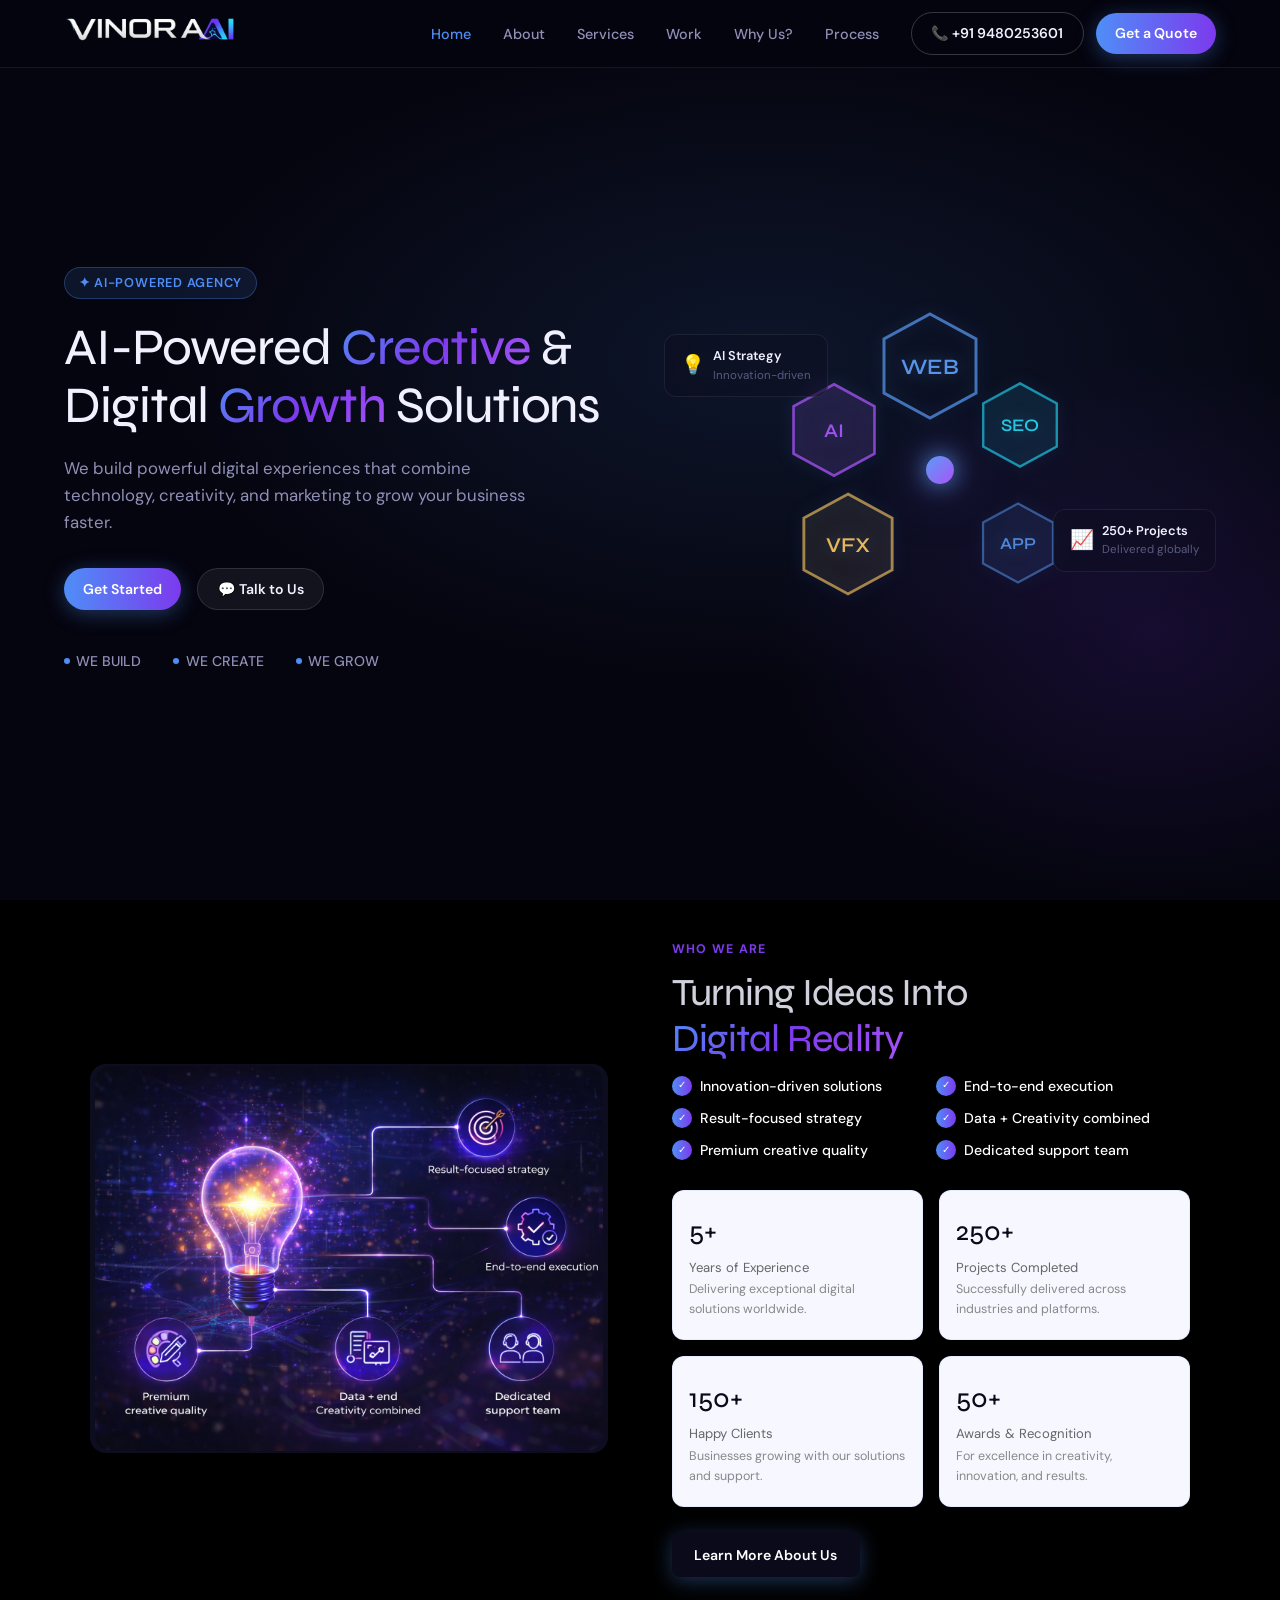
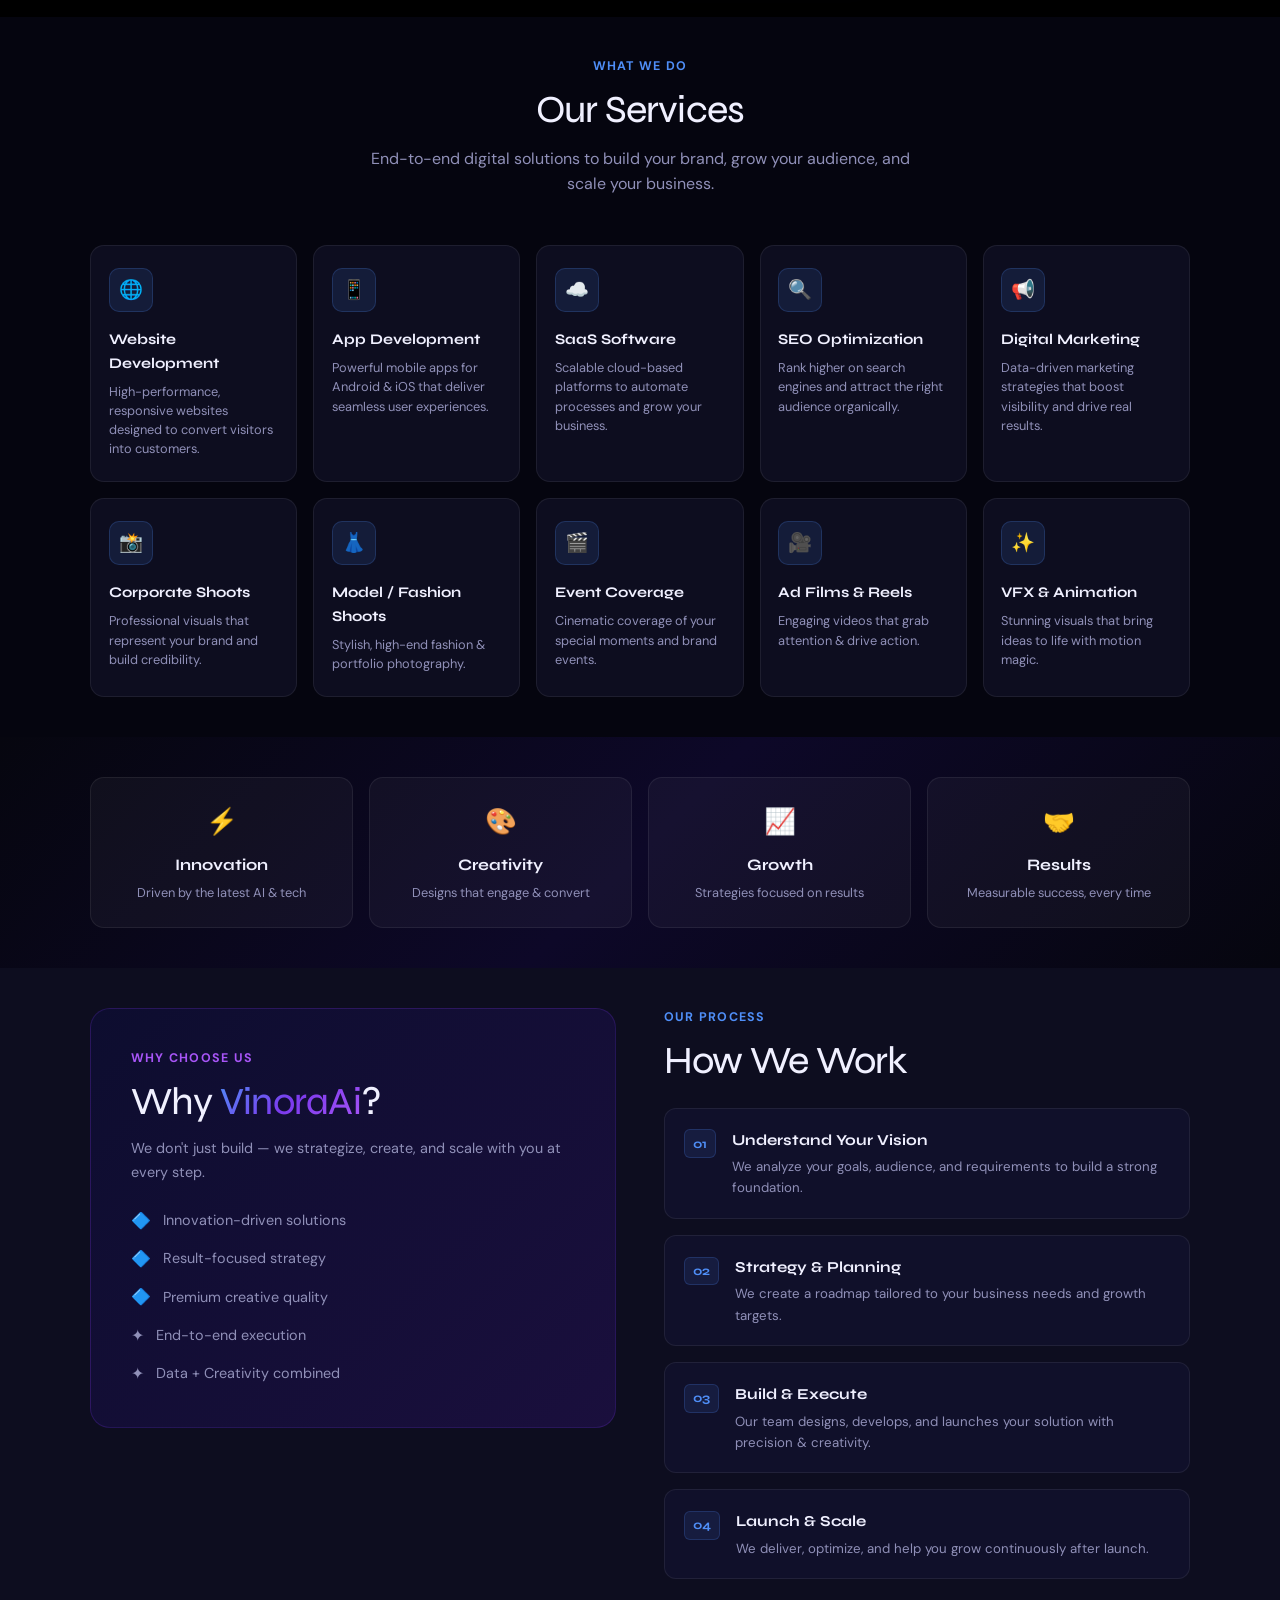
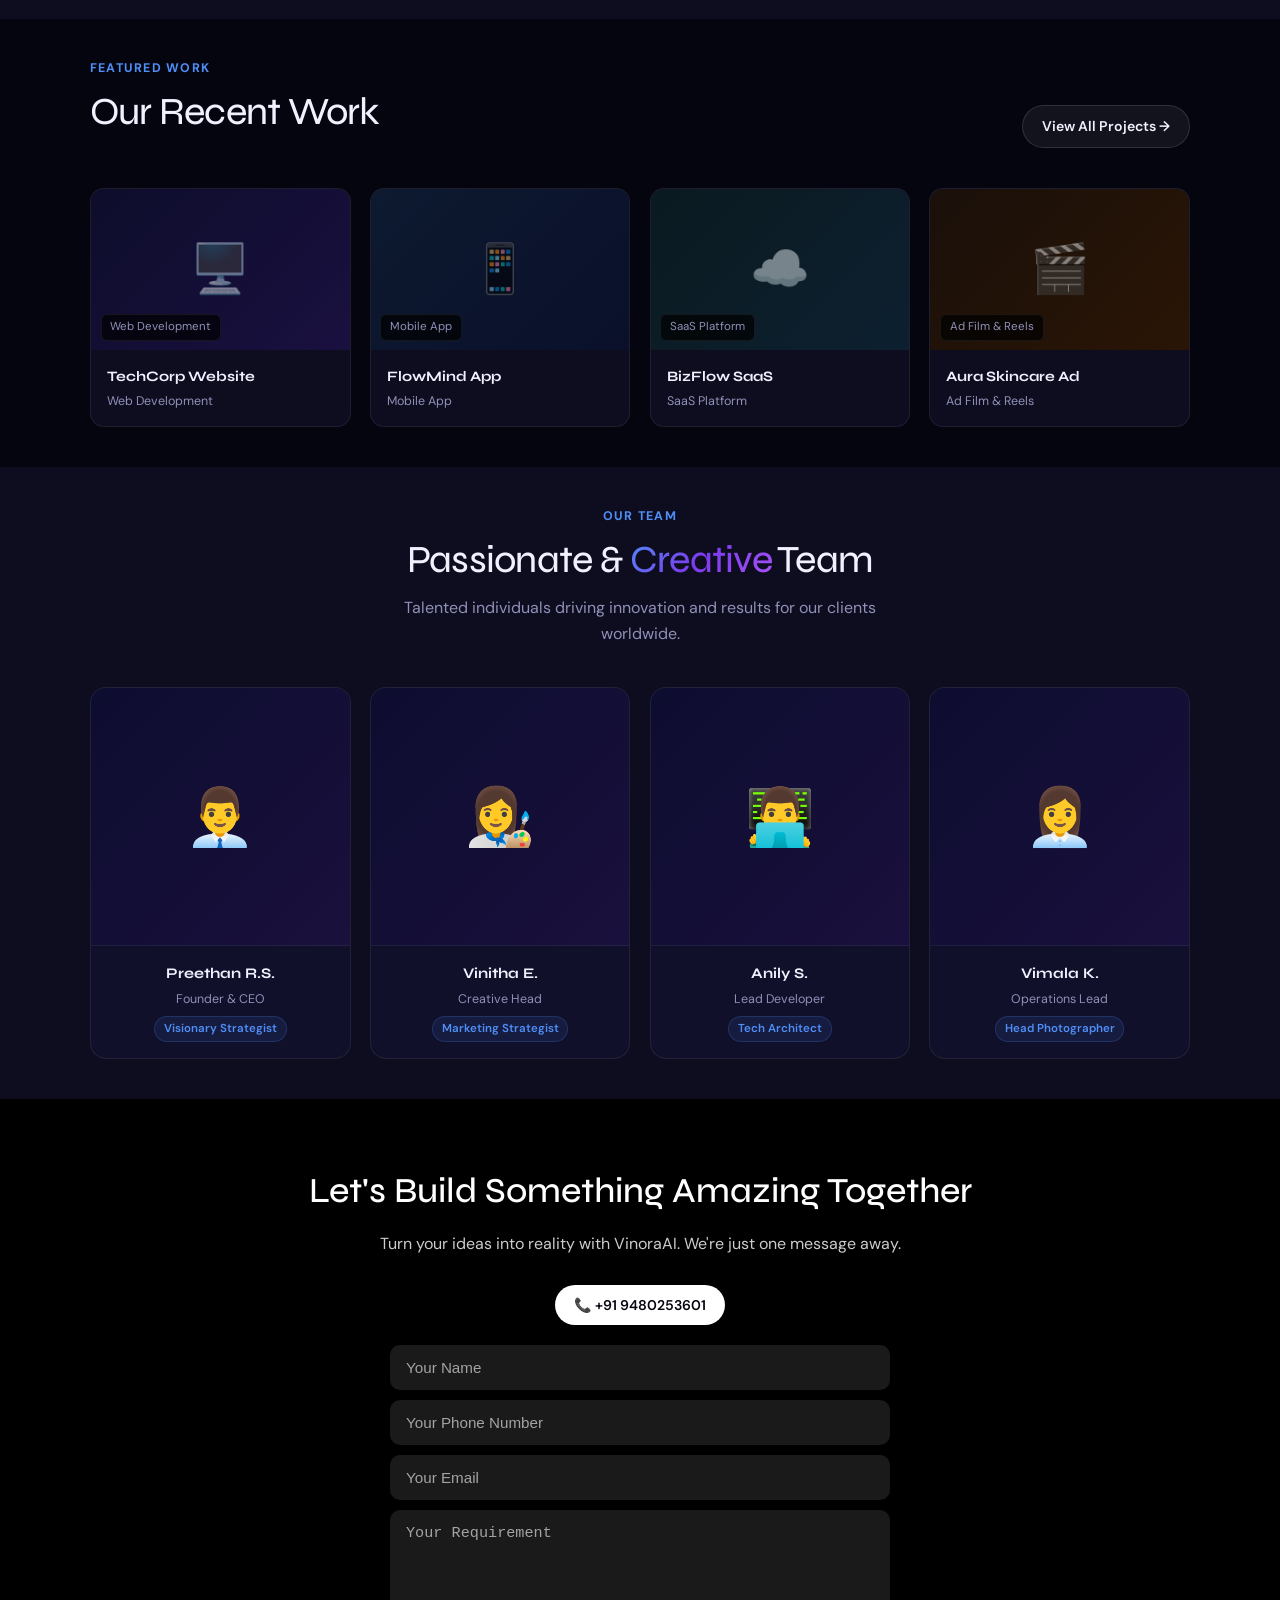
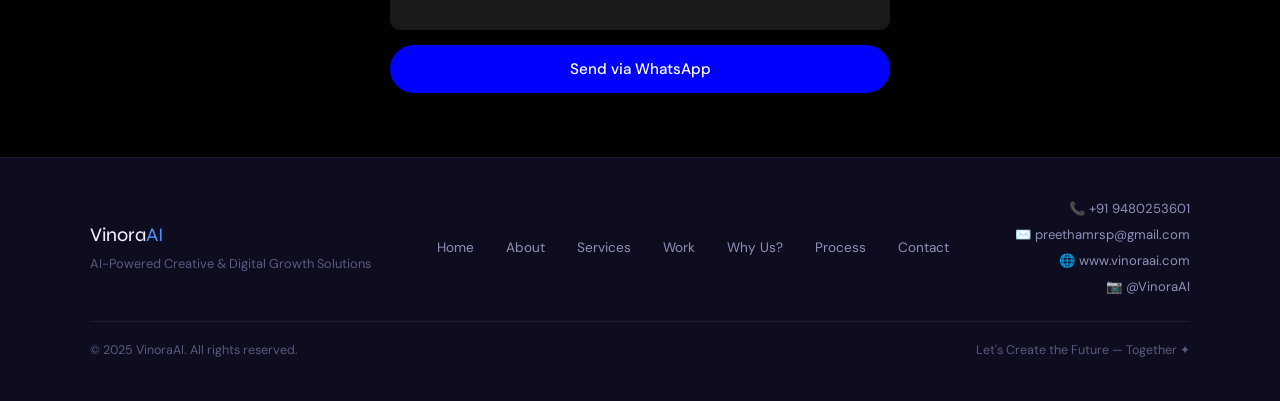
==== commit 7a954f58: "structure changed" ====
--- a/index.html
+++ b/index.html
@@ -1,1282 +1,529 @@
 <!DOCTYPE html>
 <html lang="en">
+
 <head>
-<meta charset="UTF-8">
-<meta name="viewport" content="width=device-width, initial-scale=1.0">
-<title>VinoraAI – AI-Powered Creative & Digital Growth Solutions</title>
-<link href="https://fonts.googleapis.com/css2?family=Syne:wght@400;500;600;700;800&family=DM+Sans:ital,opsz,wght@0,9..40,300;0,9..40,400;0,9..40,500;0,9..40,600;1,9..40,300&display=swap" rel="stylesheet">
-<style>
-  :root {
-    --bg-dark: #05050f;
-    --bg-card: #0d0d1f;
-    --bg-card2: #10102a;
-    --accent-blue: #4f8ef7;
-    --accent-violet: #7c3aed;
-    --accent-cyan: #06b6d4;
-    --accent-purple: #a855f7;
-    --grad-main: linear-gradient(135deg, #4f8ef7 0%, #7c3aed 50%, #a855f7 100%);
-    --grad-cta: linear-gradient(90deg, #4f8ef7, #7c3aed);
-    --text-primary: #f0f0ff;
-    --text-secondary: #9090b8;
-    --text-muted: #5a5a80;
-    --border: rgba(255,255,255,0.07);
-    --font-display: 'Syne', sans-serif;
-    --font-body: 'DM Sans', sans-serif;
-  }
-
-  *, *::before, *::after { box-sizing: border-box; margin: 0; padding: 0; }
-
-  html { scroll-behavior: smooth; }
-
-  body {
-    background: var(--bg-dark);
-    color: var(--text-primary);
-    font-family: var(--font-body);
-    overflow-x: hidden;
-    line-height: 1.6;
-  }
-
- /* ── NAVBAR ── */
-nav {
-  position: fixed;
-  top: 0;
-  left: 0;
-  right: 0;
-  z-index: 999;
-
-  display: flex;
-  align-items: center;
-  justify-content: space-between;
-
-  padding: 0 5%;
-  height: 68px;
-
-  background: rgba(5, 5, 15, 0.85);
-  backdrop-filter: blur(16px);
-  border-bottom: 1px solid var(--border);
-}
-
-/* LOGO */
-.nav-logo {
-  flex-shrink: 0;
-  font-family: var(--font-display);
-  font-size: 1.6rem;
-  font-weight: 700;
-  letter-spacing: -0.02em;
-  color: var(--text-primary);
-  z-index: 2; /* ensures visibility */
-}
-
-.nav-logo span {
-  color: var(--accent-blue);
-}
-
-/* RIGHT SIDE CONTAINER */
-.nav-right {
-  display: flex;
-  align-items: center;
-  gap: 2rem;
-}
-
-/* NAV LINKS */
-.nav-links {
-  display: flex;
-  gap: 2rem;
-  list-style: none;
-  margin: 0;
-  padding: 0;
-}
-
-.nav-links a {
-  color: var(--text-secondary);
-  text-decoration: none;
-  font-size: 0.9rem;
-  font-weight: 500;
-  transition: color 0.2s;
-}
-
-.nav-links a:hover,
-.nav-links a.active {
-  color: var(--accent-blue);
-}
-
-/* ACTION BUTTONS */
-.nav-actions {
-  display: flex;
-  gap: 0.75rem;
-  align-items: center;
-}
-
-/* BUTTONS */
-.btn {
-  display: inline-flex;
-  align-items: center;
-  gap: 0.4rem;
-  padding: 0.55rem 1.2rem;
-  border-radius: 50px;
-  font-family: var(--font-body);
-  font-weight: 600;
-  font-size: 0.88rem;
-  cursor: pointer;
-  transition: all 0.25s;
-  text-decoration: none;
-  border: none;
-}
-
-.btn-outline {
-  background: transparent;
-  border: 1.5px solid rgba(255, 255, 255, 0.2);
-  color: var(--text-primary);
-}
-
-.btn-outline:hover {
-  border-color: var(--accent-blue);
-  color: var(--accent-blue);
-}
-
-.btn-primary {
-  background: var(--grad-cta);
-  color: #fff;
-  box-shadow: 0 4px 20px rgba(79, 142, 247, 0.35);
-}
-
-.btn-primary:hover {
-  opacity: 0.88;
-  transform: translateY(-1px);
-}
-
-.btn-dark {
-  background: #fff;
-  color: #05050f;
-}
-
-.btn-dark:hover {
-  background: #e0e0ff;
-}
-
-.btn-ghost {
-  background: rgba(255, 255, 255, 0.06);
-  border: 1.5px solid rgba(255, 255, 255, 0.12);
-  color: var(--text-primary);
-}
-
-.btn-ghost:hover {
-  background: rgba(255, 255, 255, 0.1);
-}
-  /* ── HERO ── */
-  .hero {
-    min-height: 100vh;
-    padding: 120px 5% 80px;
-    display: flex; align-items: center;
-    position: relative; overflow: hidden;
-    background: radial-gradient(ellipse 80% 60% at 60% 40%, rgba(79,142,247,0.12) 0%, transparent 60%),
-                radial-gradient(ellipse 50% 50% at 90% 70%, rgba(124,58,237,0.15) 0%, transparent 60%),
-                var(--bg-dark);
-  }
-
-  .hero-grid {
-    display: grid; grid-template-columns: 1fr 1fr;
-    gap: 3rem; align-items: center; width: 100%; max-width: 1200px; margin: 0 auto;
-  }
-
-  .hero-tag {
-    display: inline-block;
-    padding: .3rem .85rem;
-    border-radius: 50px;
-    background: rgba(79,142,247,0.12);
-    border: 1px solid rgba(79,142,247,0.3);
-    color: var(--accent-blue);
-    font-size: .8rem; font-weight: 600; letter-spacing: .06em;
-    text-transform: uppercase; margin-bottom: 1.2rem;
-  }
-
-  .hero h1 {
-    font-family: var(--font-display);
-    font-size: clamp(2.2rem, 4vw, 3.4rem);
-    font-weight: 450; line-height: 1.15;
-    letter-spacing: -0.02em;
-    margin-bottom: 1.2rem;
-  }
-  .hero h1 .grad { background: var(--grad-main); -webkit-background-clip: text; -webkit-text-fill-color: transparent; background-clip: text; }
-
-  .hero p {
-    color: var(--text-secondary);
-    font-size: 1.05rem; max-width: 480px; margin-bottom: 2rem;
-  }
-
-  .hero-btns { display: flex; gap: 1rem; flex-wrap: wrap; margin-bottom: 2.5rem; }
-
-  .hero-meta {
-    display: flex; gap: 2rem;
-    color: var(--text-secondary); font-size: .88rem; font-weight: 500;
-  }
-  .hero-meta span { display: flex; align-items: center; gap: .4rem; }
-  .dot { width: 6px; height: 6px; border-radius: 50%; background: var(--accent-blue); }
-
-  .hero-visual {
-    position: relative; display: flex; justify-content: center; align-items: center;
-  }
-  .hero-glow {
-    z-index: 1;
-    width: 420px; height: 420px;
-    border-radius: 50%;
-    background: radial-gradient(circle, rgba(79,142,247,0.18) 0%, rgba(124,58,237,0.15) 50%, transparent 70%);
-    position: absolute; top: 50%; left: 50%; transform: translate(-50%,-50%);
-    animation: pulse 4s ease-in-out infinite;
-  }
-  @keyframes pulse { 0%,100%{transform:translate(-50%,-50%) scale(1)} 50%{transform:translate(-50%,-50%) scale(1.08)} }
-
-.hex-visual {
-  position: relative;
-  width: 340px;
-  height: 340px;
-  display: flex;
-  align-items: center;
-  justify-content: center;
-}
-
-.hex-center {
-  position: absolute;
-  top: 50%; left: 50%;
-  transform: translate(-50%, -50%);
-  width: 28px; height: 28px;
-  border-radius: 50%;
-  background: linear-gradient(135deg, #5b9cf6, #a855f7);
-  box-shadow: 0 0 24px rgba(91,156,246,0.9), 0 0 60px rgba(168,85,247,0.5);
-  z-index: 3;
-}
-
-.hex-item {
-  position: absolute;
-  animation: floatHex 3s ease-in-out infinite;
-  filter: drop-shadow(0 0 8px rgba(91,156,246,0.3));
-  z-index: 2;
-}
-
-.h1 { top: 10px;  left: 110px; animation-delay: 0s;   animation-duration: 3.5s; }
-.h2 { top: 80px;  left: 20px;  animation-delay: 0.6s; animation-duration: 4s; }
-.h3 { top: 80px;  left: 210px; animation-delay: 1.2s; animation-duration: 3.8s; }
-.h4 { top: 190px; left: 30px;  animation-delay: 0.3s; animation-duration: 4.2s; }
-.h5 { top: 200px; left: 210px; animation-delay: 0.9s; animation-duration: 3.2s; }
-
-@keyframes floatHex {
-  0%, 100% { transform: translateY(0px);   }
-  50%       { transform: translateY(-12px); }
-}
-
-
-
-  .floating-card {
-    position: absolute; background: rgba(13,13,31,0.4);
-    border: 1px solid var(--border); border-radius: 12px;
-    padding: .7rem 1rem; backdrop-filter: blur(10px);
-    font-size: .82rem; display: flex; align-items: center; gap: .5rem;
-    animation: float 3s ease-in-out infinite;
-    z-index: 3;
-  }
-  .floating-card:nth-child(2) { top: 10%; left: 0%; animation-delay: .5s; }
-  .floating-card:nth-child(3) { bottom: 20%; right: 0%; animation-delay: 1s; }
-  .floating-card .fc-icon { font-size: 1.2rem; }
-  @keyframes float { 0%,100%{transform:translateY(0)} 50%{transform:translateY(-8px)} }
-
-  /* ── TRUSTED ── */
-  .trusted {
-    padding: 2.5rem 5%;
-    border-top: 1px solid var(--border);
-    border-bottom: 1px solid var(--border);
-    background: rgba(255,255,255,0.015);
-  }
-  .trusted-inner {
-    max-width: 1100px; margin: 0 auto;
-    display: flex; align-items: center; gap: 3rem;
-  }
-  .trusted-label { color: var(--text-muted); font-size: .82rem; font-weight: 500; white-space: nowrap; }
-  .logos { display: flex; gap: 3rem; align-items: center; flex-wrap: wrap; }
-  .logo-item {
-    color: var(--text-muted); font-family: var(--font-display);
-    font-weight: 700; font-size: .95rem; letter-spacing: .05em;
-    display: flex; align-items: center; gap: .4rem; opacity: .7;
-    transition: opacity .2s;
-  }
-  .logo-item:hover { opacity: 1; }
-  .logo-icon { font-size: 1rem; }
-
-  /* ── SECTION WRAPPER ── */
-  section { padding: 90px 5%; }
-  .section-inner { max-width: 1100px; margin: 0 auto; }
-
-  .section-tag {
-    color: var(--accent-blue);
-    font-size: .78rem; font-weight: 700; letter-spacing: .1em; text-transform: uppercase;
-    margin-bottom: .6rem;
-  }
-  .section-title {
-    font-family: var(--font-display);
-    font-size: clamp(1.7rem, 3vw, 2.4rem);
-    font-weight: 450; letter-spacing: -.02em; line-height: 1.2;
-    margin-bottom: .8rem;
-  }
-  .section-title .grad { background: var(--grad-main); -webkit-background-clip: text; -webkit-text-fill-color: transparent; background-clip: text; }
-  .section-sub {
-    color: var(--text-secondary); font-size: 1rem; max-width: 540px;
-  }
-
-  /* ── ABOUT / WHO WE ARE ── */
-  .about { background: #fff; }
-  .about .section-inner {
-    display: grid; grid-template-columns: 1fr 1fr;
-    gap: 4rem; align-items: center;
-  }
-  .about .section-title, .about .section-tag { color: initial; }
-  .about .section-title { color: #0a0a1a; }
-  .about .section-title .grad { background: var(--grad-main); -webkit-background-clip: text; -webkit-text-fill-color: transparent; background-clip: text; }
-  .about .section-tag { color: var(--accent-violet); }
-  .about-desc { color: #444; font-size: .95rem; line-height: 1.7; margin-bottom: 1.5rem; }
-
-  .about-features {
-    display: grid; grid-template-columns: 1fr 1fr; gap: .6rem; margin-bottom: 1.8rem;
-  }
-  .about-feat {
-    display: flex; align-items: center; gap: .5rem;
-    color: #333; font-size: .88rem; font-weight: 500;
-  }
-  .check { width: 20px; height: 20px; border-radius: 50%; background: var(--grad-cta);
-    display: flex; align-items: center; justify-content: center; font-size: .65rem; color: #fff; flex-shrink: 0; }
-
-  .about-img {
-    border-radius: 16px; overflow: hidden;
-    background: var(--bg-card);
-    aspect-ratio: 4/3;
-    display: flex; align-items: center; justify-content: center;
-    position: relative;
-  }
-  .about-img-placeholder {
-    width: 100%; height: 100%; min-height: 280px;
-    background: linear-gradient(135deg, #0d0d2b 0%, #1a1040 50%, #0a1830 100%);
-    display: flex; align-items: center; justify-content: center;
-    border-radius: 16px; position: relative; overflow: hidden;
-  }
-  .office-scene { font-size: 5rem; position: relative; z-index: 2; }
-  .about-img-placeholder::before {
-    content: '';
-    position: absolute; inset: 0;
-    background: radial-gradient(circle at 50% 50%, rgba(79,142,247,0.2) 0%, transparent 60%);
-  }
-
-  .stats-grid {
-    display: grid; grid-template-columns: 1fr 1fr; gap: 1rem;
-  }
-  .stat-card {
-    background: #f7f7ff;
-    border-radius: 12px; padding: 1.2rem 1rem;
-    border: 1px solid rgba(79,142,247,0.1);
-  }
-  .stat-num {
-    font-family: var(--font-display);
-    font-size: 1.7rem; font-weight: 450;
-    color: #0a0a1a; margin-bottom: .2rem;
-  }
-  .stat-label { color: #666; font-size: .82rem; }
-  .stat-desc { color: #888; font-size: .78rem; margin-top: .15rem; }
-
-  /* ── SERVICES ── */
-  .services { background: var(--bg-dark); }
-  .services-grid {
-    display: grid; grid-template-columns: repeat(5, 1fr);
-    gap: 1rem; margin-top: 3rem;
-  }
-  .services-grid-2 {
-    display: grid; grid-template-columns: repeat(5, 1fr);
-    gap: 1rem; margin-top: 1rem;
-  }
-  .service-card {
-    background: var(--bg-card);
-    border: 1px solid var(--border);
-    border-radius: 14px; padding: 1.4rem 1.1rem;
-    transition: all .25s; cursor: default;
-  }
-  .service-card:hover {
-    border-color: rgba(79,142,247,0.3);
-    background: var(--bg-card2);
-    transform: translateY(-4px);
-    box-shadow: 0 12px 32px rgba(79,142,247,0.1);
-  }
-  .service-icon {
-    width: 44px; height: 44px; border-radius: 10px;
-    background: rgba(79,142,247,0.12);
-    display: flex; align-items: center; justify-content: center;
-    font-size: 1.2rem; margin-bottom: 1rem;
-    border: 1px solid rgba(79,142,247,0.2);
-  }
-  .service-card h4 {
-    font-family: var(--font-display);
-    font-size: .92rem; font-weight: 700; margin-bottom: .4rem;
-  }
-  .service-card p { color: var(--text-secondary); font-size: .8rem; line-height: 1.5; }
-
-  /* ── WHY CHOOSE ── */
-  .why { background: var(--bg-card); }
-  .why-grid {
-    display: grid; grid-template-columns: 1fr 1fr;
-    gap: 3rem; align-items: start;
-  }
-  .why-left {
-    background: linear-gradient(135deg, #0d0d2f, #1a0f3d);
-    border: 1px solid rgba(124,58,237,0.2);
-    border-radius: 20px; padding: 2.5rem;
-  }
-  .why-left .section-title { color: var(--text-primary); }
-  .why-features { margin-top: 1.5rem; display: flex; flex-direction: column; gap: .8rem; }
-  .why-feat {
-    display: flex; align-items: center; gap: .75rem;
-    color: var(--text-secondary); font-size: .9rem;
-  }
-  .why-feat-icon { font-size: 1rem; }
-
-  .why-right h3 {
-    font-family: var(--font-display);
-    font-size: 1.15rem; font-weight: 700; margin-bottom: 1.2rem;
-    color: var(--text-secondary); letter-spacing: .06em; text-transform: uppercase; font-size: .78rem;
-  }
-  .process-steps { display: flex; flex-direction: column; gap: 1rem; }
-  .process-step {
-    display: flex; gap: 1rem; align-items: flex-start;
-    background: var(--bg-card2); border: 1px solid var(--border);
-    border-radius: 12px; padding: 1.2rem;
-    transition: border-color .2s;
-  }
-  .process-step:hover { border-color: rgba(79,142,247,0.3); }
-  .step-num {
-    font-family: var(--font-display);
-    font-size: .8rem; font-weight: 700; color: var(--accent-blue);
-    background: rgba(79,142,247,0.1); border: 1px solid rgba(79,142,247,0.2);
-    border-radius: 6px; padding: .2rem .5rem; flex-shrink: 0; margin-top: .1rem;
-  }
-  .step-body h4 {
-    font-family: var(--font-display); font-size: .95rem; font-weight: 700; margin-bottom: .25rem;
-  }
-  .step-body p { color: var(--text-secondary); font-size: .83rem; }
-
-  /* ── VALUE PILLS ── */
-  .values {
-    background: linear-gradient(135deg, #06060f 0%, #0d0828 50%, #06060f 100%);
-    padding: 2.5rem 5%;
-  }
-  .values-inner {
-    max-width: 1100px; margin: 0 auto;
-    display: grid; grid-template-columns: repeat(4,1fr); gap: 1rem;
-  }
-  .value-pill {
-    background: rgba(255,255,255,0.04);
-    border: 1px solid var(--border);
-    border-radius: 14px; padding: 1.5rem 1.2rem;
-    text-align: center;
-    transition: all .25s;
-  }
-  .value-pill:hover { background: rgba(79,142,247,0.06); border-color: rgba(79,142,247,0.2); }
-  .value-icon { font-size: 1.6rem; margin-bottom: .6rem; }
-  .value-pill h4 {
-    font-family: var(--font-display); font-weight: 700; font-size: 1rem; margin-bottom: .3rem;
-  }
-  .value-pill p { color: var(--text-secondary); font-size: .8rem; }
-
-  /* ── WORK ── */
-  .work { background: var(--bg-dark); }
-  .work-header {
-    display: flex; justify-content: space-between; align-items: flex-end;
-    margin-bottom: 2.5rem;
-  }
-  .work-grid {
-    display: grid; grid-template-columns: repeat(4,1fr); gap: 1.2rem;
-  }
-  .work-card {
-    border-radius: 14px; overflow: hidden;
-    background: var(--bg-card); border: 1px solid var(--border);
-    transition: transform .25s, box-shadow .25s;
-  }
-  .work-card:hover { transform: translateY(-6px); box-shadow: 0 20px 40px rgba(0,0,0,.4); }
-  .work-img {
-    aspect-ratio: 16/10;
-    background: linear-gradient(135deg, #0d0d2b, #1a1040);
-    position: relative; overflow: hidden;
-    display: flex; align-items: center; justify-content: center;
-  }
-  .work-img-placeholder { font-size: 3rem; opacity: .5; }
-  .work-badge {
-    position: absolute; bottom: .6rem; left: .6rem;
-    background: rgba(0,0,0,.7); backdrop-filter: blur(8px);
-    border: 1px solid var(--border); border-radius: 6px;
-    padding: .2rem .55rem; font-size: .72rem; color: var(--text-secondary);
-  }
-  .work-info { padding: .9rem 1rem; }
-  .work-info h4 { font-family: var(--font-display); font-size: .9rem; font-weight: 700; margin-bottom: .25rem; }
-  .work-info p { color: var(--text-secondary); font-size: .78rem; }
-
-  /* ── TEAM ── */
-  .team { background: var(--bg-card); }
-  .team-grid {
-    display: grid; grid-template-columns: repeat(4,1fr); gap: 1.2rem;
-    margin-top: 2.5rem;
-  }
-  .team-card {
-    background: var(--bg-card2); border: 1px solid var(--border);
-    border-radius: 16px; overflow: hidden; text-align: center;
-    transition: transform .25s, border-color .25s;
-  }
-  .team-card:hover { transform: translateY(-4px); border-color: rgba(79,142,247,0.3); }
-  .team-photo {
-    aspect-ratio: 1; background: linear-gradient(135deg, #0d0d30, #1a103d);
-    display: flex; align-items: center; justify-content: center;
-    font-size: 3.5rem; border-bottom: 1px solid var(--border);
-  }
-  .team-info { padding: 1rem; }
-  .team-info h4 { font-family: var(--font-display); font-size: .92rem; font-weight: 700; margin-bottom: .25rem; }
-  .team-info p { color: var(--text-secondary); font-size: .78rem; }
-  .team-role { display: inline-block; margin-top: .4rem; padding: .18rem .55rem; border-radius: 50px;
-    background: rgba(79,142,247,0.1); border: 1px solid rgba(79,142,247,0.2);
-    color: var(--accent-blue); font-size: .72rem; font-weight: 600; }
-
-  /* ── CTA BANNER ── */
-  .cta-banner {
-    background: var(--grad-cta);
-    padding: 4rem 5%;
-    text-align: center;
-  }
-  .cta-banner h2 {
-    font-family: var(--font-display);
-    font-size: clamp(1.6rem, 3vw, 2.2rem);
-    font-weight: 450; color: #fff; margin-bottom: .7rem;
-  }
-  .cta-banner p { color: rgba(255,255,255,.8); font-size: 1rem; margin-bottom: 1.8rem; }
-  .cta-btns { display: flex; gap: 1rem; justify-content: center; flex-wrap: wrap; }
-
-  /* ── FOOTER ── */
-  footer {
-    background: var(--bg-card);
-    border-top: 1px solid var(--border);
-    padding: 2.5rem 5%;
-  }
-  .footer-inner {
-    max-width: 1100px; margin: 0 auto;
-    display: flex; align-items: center; justify-content: space-between;
-    flex-wrap: wrap; gap: 1.5rem;
-  }
-  .footer-logo {
-    font-family: var(--font-display); font-size: 1.2rem; font-weight: 450;
-  }
-  .footer-logo span { color: var(--accent-blue); }
-  .footer-tagline { color: var(--text-muted); font-size: .8rem; margin-top: .2rem; }
-  .footer-links { display: flex; gap: 2rem; flex-wrap: wrap; }
-  .footer-links a {
-    color: var(--text-secondary); font-size: .85rem;
-    text-decoration: none; transition: color .2s;
-  }
-  .footer-links a:hover { color: var(--text-primary); }
-  .footer-contact {
-    display: flex; flex-direction: column; gap: .3rem; text-align: right;
-  }
-  .footer-contact a {
-    color: var(--text-secondary); font-size: .82rem; text-decoration: none;
-    display: flex; align-items: center; gap: .4rem; justify-content: flex-end;
-    transition: color .2s;
-  }
-  .footer-contact a:hover { color: var(--accent-blue); }
-
-  .footer-bottom {
-    max-width: 1100px; margin: 1.5rem auto 0;
-    padding-top: 1.2rem; border-top: 1px solid var(--border);
-    display: flex; justify-content: space-between; align-items: center;
-    color: var(--text-muted); font-size: .78rem;
-  }
-
-  /* Animations */
-  @keyframes fadeInUp {
-    from { opacity: 0; transform: translateY(24px); }
-    to { opacity: 1; transform: translateY(0); }
-  }
-  .hero-left > * {
-    animation: fadeInUp .7s ease both;
-  }
-  .hero-left > *:nth-child(1) { animation-delay: .1s; }
-  .hero-left > *:nth-child(2) { animation-delay: .2s; }
-  .hero-left > *:nth-child(3) { animation-delay: .3s; }
-  .hero-left > *:nth-child(4) { animation-delay: .4s; }
-  .hero-left > *:nth-child(5) { animation-delay: .5s; }
-
-  /* ── HAMBURGER MENU ── */
-  .nav-hamburger {
-    display: none;
-    flex-direction: column;
-    justify-content: center;
-    align-items: center;
-    gap: 5px;
-    width: 40px;
-    height: 40px;
-    cursor: pointer;
-    background: rgba(255,255,255,0.06);
-    border: 1.5px solid rgba(255,255,255,0.12);
-    border-radius: 8px;
-    z-index: 1001;
-    flex-shrink: 0;
-  }
-  .nav-hamburger span {
-    display: block;
-    width: 20px;
-    height: 2px;
-    background: var(--text-primary);
-    border-radius: 2px;
-    transition: all 0.3s ease;
-  }
-  .nav-hamburger.open span:nth-child(1) { transform: translateY(7px) rotate(45deg); }
-  .nav-hamburger.open span:nth-child(2) { opacity: 0; }
-  .nav-hamburger.open span:nth-child(3) { transform: translateY(-7px) rotate(-45deg); }
-
-  /* Mobile nav drawer */
-  .mobile-nav {
-    display: none;
-    position: fixed;
-    top: 68px;
-    left: 0;
-    right: 0;
-    z-index: 998;
-    background: rgba(5, 5, 15, 0.97);
-    backdrop-filter: blur(20px);
-    border-bottom: 1px solid var(--border);
-    padding: 1.5rem 5%;
-    flex-direction: column;
-    gap: 0.2rem;
-    max-height: calc(100vh - 68px);
-    overflow-y: auto;
-  }
-  .mobile-nav.open { display: flex; }
-  .mobile-nav a {
-    color: var(--text-secondary);
-    text-decoration: none;
-    font-size: 1rem;
-    font-weight: 500;
-    padding: 0.85rem 0.5rem;
-    border-bottom: 1px solid var(--border);
-    transition: color 0.2s;
-  }
-  .mobile-nav a:last-child { border-bottom: none; }
-  .mobile-nav a:hover, .mobile-nav a.active { color: var(--accent-blue); }
-  .mobile-nav-actions {
-    display: flex;
-    flex-direction: column;
-    gap: 0.75rem;
-    margin-top: 1rem;
-    padding-top: 1rem;
-    border-top: 1px solid var(--border);
-  }
-  .mobile-nav-actions .btn { text-align: center; justify-content: center; }
-
-  /* ── RESPONSIVE ── */
-  @media (max-width: 900px) {
-    /* Navbar */
-    .nav-right { display: none; }
-    .nav-hamburger { display: flex; }
-
-    /* Hero */
-    .hero {
-      padding: 100px 5% 60px;
-    }
-    .hero-grid { grid-template-columns: 1fr; }
-    .hero-visual { display: none; }
-    .hero p { max-width: 100%; }
-
-    /* About */
-    .about .section-inner { grid-template-columns: 1fr; }
-
-    /* Services */
-    .services-grid, .services-grid-2 { grid-template-columns: repeat(2, 1fr); }
-
-    /* Why / Process */
-    .why-grid { grid-template-columns: 1fr; }
-
-    /* Values */
-    .values-inner { grid-template-columns: repeat(2,1fr); }
-
-    /* Work */
-    .work-grid { grid-template-columns: repeat(2,1fr); }
-
-    /* Team */
-    .team-grid { grid-template-columns: repeat(2,1fr); }
-
-    /* Trusted */
-    .trusted-inner { flex-direction: column; gap: 1rem; align-items: flex-start; }
-    .logos { gap: 1.5rem; }
-
-    /* Footer */
-    .footer-inner { flex-direction: column; align-items: flex-start; gap: 1.5rem; }
-    .footer-contact { text-align: left; }
-    .footer-contact a { justify-content: flex-start; }
-    .footer-bottom { flex-direction: column; gap: 0.5rem; text-align: center; }
-    .footer-links { gap: 1rem; }
-  }
-
-  @media (max-width: 600px) {
-    /* Global */
-    section { padding: 60px 5%; }
-
-    /* Navbar */
-    nav { padding: 0 4%; }
-
-    /* Hero */
-    .hero {
-      padding: 90px 4% 50px;
-      min-height: auto;
-    }
-    .hero h1 { font-size: clamp(1.9rem, 7vw, 2.6rem); }
-    .hero p { font-size: 0.95rem; }
-    .hero-btns { flex-direction: column; gap: 0.75rem; }
-    .hero-btns .btn { text-align: center; justify-content: center; }
-    .hero-meta { flex-wrap: wrap; gap: 1rem; font-size: 0.8rem; }
-
-    /* Floating cards — hide on small screens to prevent overflow */
-    .floating-card { display: none; }
-
-    /* Trusted */
-    .trusted { padding: 2rem 4%; }
-    .trusted-inner { gap: 0.8rem; }
-    .logos { gap: 1rem; }
-    .logo-item { font-size: 0.82rem; }
-
-    /* About */
-    .about-features { grid-template-columns: 1fr; }
-    .stats-grid { grid-template-columns: 1fr 1fr; }
-
-    /* Services */
-    .services-grid, .services-grid-2 { grid-template-columns: 1fr; }
-
-    /* Values */
-    .values { padding: 2rem 4%; }
-    .values-inner { grid-template-columns: repeat(2, 1fr); gap: 0.75rem; }
-    .value-pill { padding: 1.1rem 0.8rem; }
-
-    /* Work */
-    .work-grid { grid-template-columns: 1fr; }
-    .work-header { flex-direction: column; align-items: flex-start; gap: 1rem; }
-
-    /* Team */
-    .team-grid { grid-template-columns: repeat(2, 1fr); }
-
-    /* Why / Why-left */
-    .why-left { padding: 1.5rem; }
-
-    /* CTA Banner */
-    .cta-banner { padding: 3rem 4%; }
-    .cta-btns { flex-direction: column; align-items: center; }
-    .cta-btns .btn { width: 100%; max-width: 300px; text-align: center; justify-content: center; }
-
-    /* Footer */
-    .footer-links { flex-wrap: wrap; gap: 0.75rem; }
-    .footer-links a { font-size: 0.82rem; }
-  }
-
-  @media (max-width: 400px) {
-    .values-inner { grid-template-columns: 1fr; }
-    .team-grid { grid-template-columns: 1fr; }
-    .hero h1 { font-size: 1.75rem; }
-  }
-</style>
+  <meta charset="UTF-8">
+  <meta name="viewport" content="width=device-width, initial-scale=1.0">
+  <title>VinoraAI – AI-Powered Creative & Digital Growth Solutions</title>
+  <link rel="icon" type="image/png" href="./assets/favicon.png" >
+  <link
+    href="https://fonts.googleapis.com/css2?family=Syne:wght@400;500;600;700;800&family=DM+Sans:ital,opsz,wght@0,9..40,300;0,9..40,400;0,9..40,500;0,9..40,600;1,9..40,300&display=swap"
+    rel="stylesheet">
 </head>
+<link rel="stylesheet" href="./style/style.css">
+
+
 <body>
 
-<!-- NAVBAR -->
-
-
-
-
-<nav class="navbar navbar-default bootsnav navbar-fixed dark no-background">
-  <div class="nav-logo">Vinora<span>AI</span></div>
-
-  <div class="nav-right">
-    <ul class="nav-links">
-      <li><a href="#home" class="active">Home</a></li>
-      <li><a href="#about">About</a></li>
-      <li><a href="#services">Services</a></li>
-      <li><a href="#work">Work</a></li>
-      <li><a href="#why">Why Us?</a></li>
-      <li><a href="#process">Process</a></li>
-      <li><a href="#contact">Contact</a></li>
-    </ul>
-
-    <div class="nav-actions">
+  <!-- NAVBAR -->
+  <nav class="navbar navbar-default bootsnav navbar-fixed dark no-background">
+    <div class="nav-logo"><img src="./assets/dark logo.png" alt="VinoraAI Logo"></div>
+
+    <div class="nav-right">
+      <ul class="nav-links">
+        <li><a href="#home" class="active">Home</a></li>
+        <li><a href="#about">About</a></li>
+        <li><a href="#services">Services</a></li>
+        <li><a href="#work">Work</a></li>
+        <li><a href="#why">Why Us?</a></li>
+        <li><a href="#process">Process</a></li>
+      </ul>
+
+      <div class="nav-actions">
+        <a href="tel:+919480253601" class="btn btn-outline">📞 +91 9480253601</a>
+        <a href="#contact" class="btn btn-primary">Get a Quote</a>
+      </div>
+    </div>
+
+    <!-- Hamburger for mobile -->
+    <button class="nav-hamburger" id="hamburger" aria-label="Open menu">
+      <span></span>
+      <span></span>
+      <span></span>
+    </button>
+  </nav>
+
+  <!-- Mobile navigation drawer -->
+  <div class="mobile-nav" id="mobileNav">
+    <a href="#home" class="active">Home</a>
+    <a href="#about">About</a>
+    <a href="#services">Services</a>
+    <a href="#work">Work</a>
+    <a href="#why">Why Us?</a>
+    <a href="#process">Process</a>
+    <div class="mobile-nav-actions">
       <a href="tel:+919480253601" class="btn btn-outline">📞 +91 9480253601</a>
       <a href="#contact" class="btn btn-primary">Get a Quote</a>
     </div>
   </div>
 
-  <!-- Hamburger for mobile -->
-  <button class="nav-hamburger" id="hamburger" aria-label="Open menu">
-    <span></span>
-    <span></span>
-    <span></span>
-  </button>
-</nav>
-
-<!-- Mobile navigation drawer -->
-<div class="mobile-nav" id="mobileNav">
-  <a href="#home" class="active">Home</a>
-  <a href="#about">About</a>
-  <a href="#services">Services</a>
-  <a href="#work">Work</a>
-  <a href="#why">Why Us?</a>
-  <a href="#process">Process</a>
-  <a href="#contact">Contact</a>
-  <div class="mobile-nav-actions">
-    <a href="tel:+919480253601" class="btn btn-outline">📞 +91 9480253601</a>
-    <a href="#contact" class="btn btn-primary">Get a Quote</a>
+  <!-- HERO -->
+  <section class="hero" id="home">
+    <div class="hero-grid">
+      <div class="hero-left">
+        <div class="hero-tag">✦ AI-Powered Agency</div>
+        <h1>AI-Powered <span class="grad">Creative</span> &<br>Digital <span class="grad">Growth</span> Solutions</h1>
+        <p>We build powerful digital experiences that combine technology, creativity, and marketing to grow your
+          business faster.</p>
+        <div class="hero-btns">
+          <a href="#contact" class="btn btn-primary"> Get Started</a>
+          <a href="#contact" class="btn btn-ghost">💬 Talk to Us</a>
+        </div>
+        <div class="hero-meta">
+          <span><span class="dot"></span> WE BUILD</span>
+          <span><span class="dot"></span> WE CREATE</span>
+          <span><span class="dot"></span> WE GROW</span>
+        </div>
+      </div>
+      <div class="hero-visual">
+        <div class="hex-visual">
+          <div class="hex-item h1">
+            <svg width="100" height="112" viewBox="0 0 50 56">
+              <polygon points="25,2 48,14.5 48,41.5 25,54 2,41.5 2,14.5" fill="none" stroke="rgba(91,156,246,0.7)"
+                stroke-width="1.5" />
+              <text x="25" y="32" text-anchor="middle" fill="rgba(91,156,246,0.95)" font-size="11" font-weight="600"
+                font-family="Syne,sans-serif">WEB</text>
+            </svg>
+          </div>
+          <div class="hex-item h2">
+            <svg width="88" height="100" viewBox="0 0 50 56">
+              <polygon points="25,2 48,14.5 48,41.5 25,54 2,41.5 2,14.5" fill="rgba(168,85,247,0.12)"
+                stroke="rgba(168,85,247,0.75)" stroke-width="1.5" />
+              <text x="25" y="32" text-anchor="middle" fill="rgba(168,85,247,0.95)" font-size="11" font-weight="600"
+                font-family="Syne,sans-serif">AI</text>
+            </svg>
+          </div>
+          <div class="hex-item h3">
+            <svg width="80" height="90" viewBox="0 0 50 56">
+              <polygon points="25,2 48,14.5 48,41.5 25,54 2,41.5 2,14.5" fill="rgba(34,211,238,0.08)"
+                stroke="rgba(34,211,238,0.65)" stroke-width="1.5" />
+              <text x="25" y="32" text-anchor="middle" fill="rgba(34,211,238,0.95)" font-size="11" font-weight="600"
+                font-family="Syne,sans-serif">SEO</text>
+            </svg>
+          </div>
+          <div class="hex-item h4">
+            <svg width="96" height="108" viewBox="0 0 50 56">
+              <polygon points="25,2 48,14.5 48,41.5 25,54 2,41.5 2,14.5" fill="rgba(240,192,96,0.08)"
+                stroke="rgba(240,192,96,0.65)" stroke-width="1.5" />
+              <text x="25" y="32" text-anchor="middle" fill="rgba(240,192,96,0.95)" font-size="11" font-weight="600"
+                font-family="Syne,sans-serif">VFX</text>
+            </svg>
+          </div>
+          <div class="hex-item h5">
+            <svg width="76" height="86" viewBox="0 0 50 56">
+              <polygon points="25,2 48,14.5 48,41.5 25,54 2,41.5 2,14.5" fill="rgba(91,156,246,0.08)"
+                stroke="rgba(91,156,246,0.5)" stroke-width="1.5" />
+              <text x="25" y="32" text-anchor="middle" fill="rgba(91,156,246,0.85)" font-size="11" font-weight="600"
+                font-family="Syne,sans-serif">APP</text>
+            </svg>
+          </div>
+          <div class="hex-center"></div>
+        </div>
+        <div class="floating-card">
+          <span class="fc-icon">💡</span>
+          <div>
+            <div style="font-weight:600;font-size:.8rem">AI Strategy</div>
+            <div style="color:var(--text-muted);font-size:.72rem">Innovation-driven</div>
+          </div>
+        </div>
+        <div class="floating-card">
+          <span class="fc-icon">📈</span>
+          <div>
+            <div style="font-weight:600;font-size:.8rem">250+ Projects</div>
+            <div style="color:var(--text-muted);font-size:.72rem">Delivered globally</div>
+          </div>
+        </div>
+      </div>
+    </div>
+  </section>
+
+  <!-- TRUSTED BY
+  <div class="trusted">
+    <div class="trusted-inner">
+      <span class="trusted-label">Trusted by forward-thinking brands</span>
+      <div class="logos">
+        <div class="logo-item"><span class="logo-icon"></span> ElevateCorp</div>
+        <div class="logo-item"><span class="logo-icon">⬛</span> PIXEL&CO</div>
+        <div class="logo-item"><span class="logo-icon">⚙️</span> NextGen</div>
+        <div class="logo-item"><span class="logo-icon">🎯</span> CREATIVEHUB</div>
+        <div class="logo-item"><span class="logo-icon">🌀</span> VisionFlow</div>
+      </div>
+    </div>
+  </div> -->
+
+  <!-- ABOUT / WHO WE ARE -->
+  <section class="about" id="about">
+    <div class="section-inner">
+      <div>
+        <div class="about-img">
+          <div class="about-img">
+            <img src="assets/whoarewe.png" alt="About VinoraAI"
+              style="width:98%; height:99%; object-fit:cover; border-radius:16px;">
+          </div>
+        </div>
+      </div>
+      <div>
+        <div class="section-tag">WHO WE ARE</div>
+        <h2 class="section-title" style="color:#d1d1dd">Turning Ideas Into<br><span class="grad">Digital Reality</span>
+        </h2>
+        <!-- <p class="about-desc">VinoraAI is a next-generation creative technology and digital solutions company. We help
+          businesses transform ideas into scalable digital products and high-performing brands.</p>
+        <p class="about-desc">From AI-powered automation to premium multimedia production, we combine
+          <strong>innovation</strong> with <strong>execution</strong> to deliver real results.</p> -->
+        <div class="about-features">
+          <div class="about-feat">
+            <div class="check">✓</div> Innovation-driven solutions
+          </div>
+          <div class="about-feat">
+            <div class="check">✓</div> End-to-end execution
+          </div>
+          <div class="about-feat">
+            <div class="check">✓</div> Result-focused strategy
+          </div>
+          <div class="about-feat">
+            <div class="check">✓</div> Data + Creativity combined
+          </div>
+          <div class="about-feat">
+            <div class="check">✓</div> Premium creative quality
+          </div>
+          <div class="about-feat">
+            <div class="check">✓</div> Dedicated support team
+          </div>
+        </div>
+        <div class="stats-grid">
+          <div class="stat-card">
+            <div class="stat-num">5+</div>
+            <div class="stat-label">Years of Experience</div>
+            <div class="stat-desc">Delivering exceptional digital solutions worldwide.</div>
+          </div>
+          <div class="stat-card">
+            <div class="stat-num">250+</div>
+            <div class="stat-label">Projects Completed</div>
+            <div class="stat-desc">Successfully delivered across industries and platforms.</div>
+          </div>
+          <div class="stat-card">
+            <div class="stat-num">150+</div>
+            <div class="stat-label">Happy Clients</div>
+            <div class="stat-desc">Businesses growing with our solutions and support.</div>
+          </div>
+          <div class="stat-card">
+            <div class="stat-num">50+</div>
+            <div class="stat-label">Awards & Recognition</div>
+            <div class="stat-desc">For excellence in creativity, innovation, and results.</div>
+          </div>
+        </div>
+        <br>
+        <a href="#about" class="btn btn-primary"
+          style="background:#0a0a1a;color:#fff;border-radius:8px;padding:.7rem 1.4rem">Learn More About Us</a>
+      </div>
+    </div>
+  </section>
+
+  <!-- SERVICES -->
+  <section class="services" id="services">
+    <div class="section-inner">
+      <div style="text-align:center;margin-bottom:.5rem">
+        <div class="section-tag">WHAT WE DO</div>
+        <h2 class="section-title">Our Services</h2>
+        <p class="section-sub" style="margin:0 auto">End-to-end digital solutions to build your brand, grow your
+          audience, and scale your business.</p>
+      </div>
+      <div class="services-grid">
+        <div class="service-card">
+          <div class="service-icon">🌐</div>
+          <h4>Website Development</h4>
+          <p>High-performance, responsive websites designed to convert visitors into customers.</p>
+        </div>
+        <div class="service-card">
+          <div class="service-icon">📱</div>
+          <h4>App Development</h4>
+          <p>Powerful mobile apps for Android & iOS that deliver seamless user experiences.</p>
+        </div>
+        <div class="service-card">
+          <div class="service-icon">☁️</div>
+          <h4>SaaS Software</h4>
+          <p>Scalable cloud-based platforms to automate processes and grow your business.</p>
+        </div>
+        <div class="service-card">
+          <div class="service-icon">🔍</div>
+          <h4>SEO Optimization</h4>
+          <p>Rank higher on search engines and attract the right audience organically.</p>
+        </div>
+        <div class="service-card">
+          <div class="service-icon">📢</div>
+          <h4>Digital Marketing</h4>
+          <p>Data-driven marketing strategies that boost visibility and drive real results.</p>
+        </div>
+      </div>
+      <div class="services-grid-2">
+        <div class="service-card">
+          <div class="service-icon">📸</div>
+          <h4>Corporate Shoots</h4>
+          <p>Professional visuals that represent your brand and build credibility.</p>
+        </div>
+        <div class="service-card">
+          <div class="service-icon">👗</div>
+          <h4>Model / Fashion Shoots</h4>
+          <p>Stylish, high-end fashion & portfolio photography.</p>
+        </div>
+        <div class="service-card">
+          <div class="service-icon">🎬</div>
+          <h4>Event Coverage</h4>
+          <p>Cinematic coverage of your special moments and brand events.</p>
+        </div>
+        <div class="service-card">
+          <div class="service-icon">🎥</div>
+          <h4>Ad Films & Reels</h4>
+          <p>Engaging videos that grab attention & drive action.</p>
+        </div>
+        <div class="service-card">
+          <div class="service-icon">✨</div>
+          <h4>VFX & Animation</h4>
+          <p>Stunning visuals that bring ideas to life with motion magic.</p>
+        </div>
+      </div>
+    </div>
+  </section>
+
+  <!-- VALUE PILLS -->
+  <div class="values">
+    <div class="values-inner">
+      <div class="value-pill">
+        <div class="value-icon">⚡</div>
+        <h4>Innovation</h4>
+        <p>Driven by the latest AI & tech</p>
+      </div>
+      <div class="value-pill">
+        <div class="value-icon">🎨</div>
+        <h4>Creativity</h4>
+        <p>Designs that engage & convert</p>
+      </div>
+      <div class="value-pill">
+        <div class="value-icon">📈</div>
+        <h4>Growth</h4>
+        <p>Strategies focused on results</p>
+      </div>
+      <div class="value-pill">
+        <div class="value-icon">🤝</div>
+        <h4>Results</h4>
+        <p>Measurable success, every time</p>
+      </div>
+    </div>
+  </div>
+
+  <!-- WHY US + PROCESS -->
+  <section class="why" id="why">
+    <div class="section-inner">
+      <div class="why-grid">
+        <div class="why-left">
+          <div class="section-tag" style="color:var(--accent-purple)">WHY CHOOSE US</div>
+          <h2 class="section-title">Why <span class="grad">VinoraAi</span>?</h2>
+          <p style="color:var(--text-secondary);font-size:.9rem;margin-top:.8rem">We don't just build — we strategize,
+            create, and scale with you at every step.</p>
+          <div class="why-features">
+            <div class="why-feat"><span class="why-feat-icon">🔷</span> Innovation-driven solutions</div>
+            <div class="why-feat"><span class="why-feat-icon">🔷</span> Result-focused strategy</div>
+            <div class="why-feat"><span class="why-feat-icon">🔷</span> Premium creative quality</div>
+            <div class="why-feat"><span class="why-feat-icon">✦</span> End-to-end execution</div>
+            <div class="why-feat"><span class="why-feat-icon">✦</span> Data + Creativity combined</div>
+          </div>
+        </div>
+        <div>
+          <div id="process">
+            <div class="section-tag">OUR PROCESS</div>
+            <h2 class="section-title">How We Work</h2>
+          </div>
+          <div class="process-steps" style="margin-top:1.5rem">
+            <div class="process-step">
+              <span class="step-num">01</span>
+              <div class="step-body">
+                <h4>Understand Your Vision</h4>
+                <p>We analyze your goals, audience, and requirements to build a strong foundation.</p>
+              </div>
+            </div>
+            <div class="process-step">
+              <span class="step-num">02</span>
+              <div class="step-body">
+                <h4>Strategy & Planning</h4>
+                <p>We create a roadmap tailored to your business needs and growth targets.</p>
+              </div>
+            </div>
+            <div class="process-step">
+              <span class="step-num">03</span>
+              <div class="step-body">
+                <h4>Build & Execute</h4>
+                <p>Our team designs, develops, and launches your solution with precision & creativity.</p>
+              </div>
+            </div>
+            <div class="process-step">
+              <span class="step-num">04</span>
+              <div class="step-body">
+                <h4>Launch & Scale</h4>
+                <p>We deliver, optimize, and help you grow continuously after launch.</p>
+              </div>
+            </div>
+          </div>
+        </div>
+      </div>
+    </div>
+  </section>
+
+  <!-- WORK -->
+  <section class="work" id="work">
+    <div class="section-inner">
+      <div class="work-header">
+        <div>
+          <div class="section-tag">FEATURED WORK</div>
+          <h2 class="section-title">Our Recent Work</h2>
+        </div>
+        <a href="#" class="btn btn-ghost" style="border-radius:50px">View All Projects →</a>
+      </div>
+      <div class="work-grid">
+        <div class="work-card">
+          <div class="work-img">
+            <span class="work-img-placeholder">🖥️</span>
+            <span class="work-badge">Web Development</span>
+          </div>
+          <div class="work-info">
+            <h4>TechCorp Website</h4>
+            <p>Web Development</p>
+          </div>
+        </div>
+        <div class="work-card">
+          <div class="work-img" style="background:linear-gradient(135deg,#0d1a30,#0a102a)">
+            <span class="work-img-placeholder">📱</span>
+            <span class="work-badge">Mobile App</span>
+          </div>
+          <div class="work-info">
+            <h4>FlowMind App</h4>
+            <p>Mobile App</p>
+          </div>
+        </div>
+        <div class="work-card">
+          <div class="work-img" style="background:linear-gradient(135deg,#0a1a20,#0d2030)">
+            <span class="work-img-placeholder">☁️</span>
+            <span class="work-badge">SaaS Platform</span>
+          </div>
+          <div class="work-info">
+            <h4>BizFlow SaaS</h4>
+            <p>SaaS Platform</p>
+          </div>
+        </div>
+        <div class="work-card">
+          <div class="work-img" style="background:linear-gradient(135deg,#1a100a,#2a1505)">
+            <span class="work-img-placeholder">🎬</span>
+            <span class="work-badge">Ad Film & Reels</span>
+          </div>
+          <div class="work-info">
+            <h4>Aura Skincare Ad</h4>
+            <p>Ad Film & Reels</p>
+          </div>
+        </div>
+      </div>
+    </div>
+  </section>
+
+  <!-- TEAM -->
+  <section class="team">
+    <div class="section-inner">
+      <div style="text-align:center">
+        <div class="section-tag">OUR TEAM</div>
+        <h2 class="section-title">Passionate & <span class="grad">Creative</span> Team</h2>
+        <p class="section-sub" style="margin:0 auto">Talented individuals driving innovation and results for our clients
+          worldwide.</p>
+      </div>
+      <div class="team-grid">
+        <div class="team-card">
+          <div class="team-photo">👨‍💼</div>
+          <div class="team-info">
+            <h4>Preethan R.S.</h4>
+            <p>Founder & CEO</p>
+            <span class="team-role">Visionary Strategist</span>
+          </div>
+        </div>
+        <div class="team-card">
+          <div class="team-photo">👩‍🎨</div>
+          <div class="team-info">
+            <h4>Vinitha E.</h4>
+            <p>Creative Head</p>
+            <span class="team-role">Marketing Strategist</span>
+          </div>
+        </div>
+        <div class="team-card">
+          <div class="team-photo">👨‍💻</div>
+          <div class="team-info">
+            <h4>Anily S.</h4>
+            <p>Lead Developer</p>
+            <span class="team-role">Tech Architect</span>
+          </div>
+        </div>
+        <div class="team-card">
+          <div class="team-photo">👩‍💼</div>
+          <div class="team-info">
+            <h4>Vimala K.</h4>
+            <p>Operations Lead</p>
+            <span class="team-role">Head Photographer</span>
+          </div>
+        </div>
+      </div>
+    </div>
+  </section>
+
+  <!-- CTA BANNER -->
+  <div class="cta-banner" id="contact">
+  <h2>Let's Build Something <em style="font-style:normal">Amazing</em> Together</h2>
+  <p>Turn your ideas into reality with VinoraAI. We're just one message away.</p>
+
+  <!-- Buttons -->
+  <div class="cta-btns">
+    <a href="tel:+919480253601" class="btn btn-dark">📞 +91 9480253601</a>
+  </div>
+
+  <!-- Form (moved outside) -->
+  <div class="contact-form">
+    <form id="whatsappForm">
+      <input type="text" id="name" placeholder="Your Name" required>
+      <input type="tel" id="phone" placeholder="Your Phone Number" required>
+      <input type="email" id="email" placeholder="Your Email" required>
+      <textarea id="query" placeholder="Your Requirement" required></textarea>
+
+      <button type="submit" class="btn btn-dark">Send via WhatsApp</button>
+    </form>
   </div>
 </div>
 
-<!-- HERO -->
-<section class="hero" id="home">
-  <div class="hero-grid">
-    <div class="hero-left">
-      <div class="hero-tag">✦ AI-Powered Agency</div>
-      <h1>AI-Powered <span class="grad">Creative</span> &<br>Digital <span class="grad">Growth</span> Solutions</h1>
-      <p>We build powerful digital experiences that combine technology, creativity, and marketing to grow your business faster.</p>
-      <div class="hero-btns">
-        <a href="#contact" class="btn btn-primary"> Get Started</a>
-        <a href="#contact" class="btn btn-ghost">💬 Talk to Us</a>
-      </div>
-      <div class="hero-meta">
-        <span><span class="dot"></span> WE BUILD</span>
-        <span><span class="dot"></span> WE CREATE</span>
-        <span><span class="dot"></span> WE GROW</span>
-      </div>
-    </div>
-    <div class="hero-visual">
-      <div class="hex-visual">
-  <div class="hex-item h1">
-    <svg width="100" height="112" viewBox="0 0 50 56">
-      <polygon points="25,2 48,14.5 48,41.5 25,54 2,41.5 2,14.5" fill="none" stroke="rgba(91,156,246,0.7)" stroke-width="1.5"/>
-      <text x="25" y="32" text-anchor="middle" fill="rgba(91,156,246,0.95)" font-size="11" font-weight="600" font-family="Syne,sans-serif">WEB</text>
-    </svg>
-  </div>
-  <div class="hex-item h2">
-    <svg width="88" height="100" viewBox="0 0 50 56">
-      <polygon points="25,2 48,14.5 48,41.5 25,54 2,41.5 2,14.5" fill="rgba(168,85,247,0.12)" stroke="rgba(168,85,247,0.75)" stroke-width="1.5"/>
-      <text x="25" y="32" text-anchor="middle" fill="rgba(168,85,247,0.95)" font-size="11" font-weight="600" font-family="Syne,sans-serif">AI</text>
-    </svg>
-  </div>
-  <div class="hex-item h3">
-    <svg width="80" height="90" viewBox="0 0 50 56">
-      <polygon points="25,2 48,14.5 48,41.5 25,54 2,41.5 2,14.5" fill="rgba(34,211,238,0.08)" stroke="rgba(34,211,238,0.65)" stroke-width="1.5"/>
-      <text x="25" y="32" text-anchor="middle" fill="rgba(34,211,238,0.95)" font-size="11" font-weight="600" font-family="Syne,sans-serif">SEO</text>
-    </svg>
-  </div>
-  <div class="hex-item h4">
-    <svg width="96" height="108" viewBox="0 0 50 56">
-      <polygon points="25,2 48,14.5 48,41.5 25,54 2,41.5 2,14.5" fill="rgba(240,192,96,0.08)" stroke="rgba(240,192,96,0.65)" stroke-width="1.5"/>
-      <text x="25" y="32" text-anchor="middle" fill="rgba(240,192,96,0.95)" font-size="11" font-weight="600" font-family="Syne,sans-serif">VFX</text>
-    </svg>
-  </div>
-  <div class="hex-item h5">
-    <svg width="76" height="86" viewBox="0 0 50 56">
-      <polygon points="25,2 48,14.5 48,41.5 25,54 2,41.5 2,14.5" fill="rgba(91,156,246,0.08)" stroke="rgba(91,156,246,0.5)" stroke-width="1.5"/>
-      <text x="25" y="32" text-anchor="middle" fill="rgba(91,156,246,0.85)" font-size="11" font-weight="600" font-family="Syne,sans-serif">APP</text>
-    </svg>
-  </div>
-  <div class="hex-center"></div>
-</div>      
-      <div class="floating-card">
-        <span class="fc-icon">💡</span>
-        <div><div style="font-weight:600;font-size:.8rem">AI Strategy</div><div style="color:var(--text-muted);font-size:.72rem">Innovation-driven</div></div>
-      </div>
-      <div class="floating-card">
-        <span class="fc-icon">📈</span>
-        <div><div style="font-weight:600;font-size:.8rem">250+ Projects</div><div style="color:var(--text-muted);font-size:.72rem">Delivered globally</div></div>
-      </div>
-    </div>
-  </div>
-</section>
-
-<!-- TRUSTED BY -->
-<div class="trusted">
-  <div class="trusted-inner">
-    <span class="trusted-label">Trusted by forward-thinking brands</span>
-    <div class="logos">
-      <div class="logo-item"><span class="logo-icon"></span> ElevateCorp</div>
-      <div class="logo-item"><span class="logo-icon">⬛</span> PIXEL&CO</div>
-      <div class="logo-item"><span class="logo-icon">⚙️</span> NextGen</div>
-      <div class="logo-item"><span class="logo-icon">🎯</span> CREATIVEHUB</div>
-      <div class="logo-item"><span class="logo-icon">🌀</span> VisionFlow</div>
-    </div>
-  </div>
-</div>
-
-<!-- ABOUT / WHO WE ARE -->
-<section class="about" id="about">
-  <div class="section-inner">
-    <div>
-      <div class="about-img">
-        <div class="about-img">
-  <img src="assets/logo.jpg" alt="About VinoraAI" style="width:98%; height:99%; object-fit:cover; border-radius:16px;">
-</div>
-      </div>
-    </div>
-    <div>
-      <div class="section-tag">WHO WE ARE</div>
-      <h2 class="section-title" style="color:#0a0a1a">Turning Ideas Into<br><span class="grad">Digital Reality</span> </h2>
-      <p class="about-desc">VinoraAI is a next-generation creative technology and digital solutions company. We help businesses transform ideas into scalable digital products and high-performing brands.</p>
-      <p class="about-desc">From AI-powered automation to premium multimedia production, we combine <strong>innovation</strong> with <strong>execution</strong> to deliver real results.</p>
-      <div class="about-features">
-        <div class="about-feat"><div class="check">✓</div> Innovation-driven solutions</div>
-        <div class="about-feat"><div class="check">✓</div> End-to-end execution</div>
-        <div class="about-feat"><div class="check">✓</div> Result-focused strategy</div>
-        <div class="about-feat"><div class="check">✓</div> Data + Creativity combined</div>
-        <div class="about-feat"><div class="check">✓</div> Premium creative quality</div>
-        <div class="about-feat"><div class="check">✓</div> Dedicated support team</div>
-      </div>
-      <div class="stats-grid">
-        <div class="stat-card">
-          <div class="stat-num">5+</div>
-          <div class="stat-label">Years of Experience</div>
-          <div class="stat-desc">Delivering exceptional digital solutions worldwide.</div>
-        </div>
-        <div class="stat-card">
-          <div class="stat-num">250+</div>
-          <div class="stat-label">Projects Completed</div>
-          <div class="stat-desc">Successfully delivered across industries and platforms.</div>
-        </div>
-        <div class="stat-card">
-          <div class="stat-num">150+</div>
-          <div class="stat-label">Happy Clients</div>
-          <div class="stat-desc">Businesses growing with our solutions and support.</div>
-        </div>
-        <div class="stat-card">
-          <div class="stat-num">50+</div>
-          <div class="stat-label">Awards & Recognition</div>
-          <div class="stat-desc">For excellence in creativity, innovation, and results.</div>
-        </div>
-      </div>
-      <br>
-      <a href="#about" class="btn btn-primary" style="background:#0a0a1a;color:#fff;border-radius:8px;padding:.7rem 1.4rem">Learn More About Us</a>
-    </div>
-  </div>
-</section>
-
-<!-- SERVICES -->
-<section class="services" id="services">
-  <div class="section-inner">
-    <div style="text-align:center;margin-bottom:.5rem">
-      <div class="section-tag">WHAT WE DO</div>
-      <h2 class="section-title">Our Services</h2>
-      <p class="section-sub" style="margin:0 auto">End-to-end digital solutions to build your brand, grow your audience, and scale your business.</p>
-    </div>
-    <div class="services-grid">
-      <div class="service-card">
-        <div class="service-icon">🌐</div>
-        <h4>Website Development</h4>
-        <p>High-performance, responsive websites designed to convert visitors into customers.</p>
-      </div>
-      <div class="service-card">
-        <div class="service-icon">📱</div>
-        <h4>App Development</h4>
-        <p>Powerful mobile apps for Android & iOS that deliver seamless user experiences.</p>
-      </div>
-      <div class="service-card">
-        <div class="service-icon">☁️</div>
-        <h4>SaaS Software</h4>
-        <p>Scalable cloud-based platforms to automate processes and grow your business.</p>
-      </div>
-      <div class="service-card">
-        <div class="service-icon">🔍</div>
-        <h4>SEO Optimization</h4>
-        <p>Rank higher on search engines and attract the right audience organically.</p>
-      </div>
-      <div class="service-card">
-        <div class="service-icon">📢</div>
-        <h4>Digital Marketing</h4>
-        <p>Data-driven marketing strategies that boost visibility and drive real results.</p>
-      </div>
-    </div>
-    <div class="services-grid-2">
-      <div class="service-card">
-        <div class="service-icon">📸</div>
-        <h4>Corporate Shoots</h4>
-        <p>Professional visuals that represent your brand and build credibility.</p>
-      </div>
-      <div class="service-card">
-        <div class="service-icon">👗</div>
-        <h4>Model / Fashion Shoots</h4>
-        <p>Stylish, high-end fashion & portfolio photography.</p>
-      </div>
-      <div class="service-card">
-        <div class="service-icon">🎬</div>
-        <h4>Event Coverage</h4>
-        <p>Cinematic coverage of your special moments and brand events.</p>
-      </div>
-      <div class="service-card">
-        <div class="service-icon">🎥</div>
-        <h4>Ad Films & Reels</h4>
-        <p>Engaging videos that grab attention & drive action.</p>
-      </div>
-      <div class="service-card">
-        <div class="service-icon">✨</div>
-        <h4>VFX & Animation</h4>
-        <p>Stunning visuals that bring ideas to life with motion magic.</p>
-      </div>
-    </div>
-  </div>
-</section>
-
-<!-- VALUE PILLS -->
-<div class="values">
-  <div class="values-inner">
-    <div class="value-pill">
-      <div class="value-icon">⚡</div>
-      <h4>Innovation</h4>
-      <p>Driven by the latest AI & tech</p>
-    </div>
-    <div class="value-pill">
-      <div class="value-icon">🎨</div>
-      <h4>Creativity</h4>
-      <p>Designs that engage & convert</p>
-    </div>
-    <div class="value-pill">
-      <div class="value-icon">📈</div>
-      <h4>Growth</h4>
-      <p>Strategies focused on results</p>
-    </div>
-    <div class="value-pill">
-      <div class="value-icon">🤝</div>
-      <h4>Results</h4>
-      <p>Measurable success, every time</p>
-    </div>
-  </div>
-</div>
-
-<!-- WHY US + PROCESS -->
-<section class="why" id="why">
-  <div class="section-inner">
-    <div class="why-grid">
-      <div class="why-left">
-        <div class="section-tag" style="color:var(--accent-purple)">WHY CHOOSE US</div>
-        <h2 class="section-title">Why <span class="grad">VinoraAi</span>?</h2>
-        <p style="color:var(--text-secondary);font-size:.9rem;margin-top:.8rem">We don't just build — we strategize, create, and scale with you at every step.</p>
-        <div class="why-features">
-          <div class="why-feat"><span class="why-feat-icon">🔷</span> Innovation-driven solutions</div>
-          <div class="why-feat"><span class="why-feat-icon">🔷</span> Result-focused strategy</div>
-          <div class="why-feat"><span class="why-feat-icon">🔷</span> Premium creative quality</div>
-          <div class="why-feat"><span class="why-feat-icon">✦</span> End-to-end execution</div>
-          <div class="why-feat"><span class="why-feat-icon">✦</span> Data + Creativity combined</div>
-        </div>
-      </div>
+  <!-- FOOTER -->
+  <footer>
+    <div class="footer-inner">
       <div>
-        <div id="process">
-          <div class="section-tag">OUR PROCESS</div>
-          <h2 class="section-title">How We Work</h2>
-        </div>
-        <div class="process-steps" style="margin-top:1.5rem">
-          <div class="process-step">
-            <span class="step-num">01</span>
-            <div class="step-body">
-              <h4>Understand Your Vision</h4>
-              <p>We analyze your goals, audience, and requirements to build a strong foundation.</p>
-            </div>
-          </div>
-          <div class="process-step">
-            <span class="step-num">02</span>
-            <div class="step-body">
-              <h4>Strategy & Planning</h4>
-              <p>We create a roadmap tailored to your business needs and growth targets.</p>
-            </div>
-          </div>
-          <div class="process-step">
-            <span class="step-num">03</span>
-            <div class="step-body">
-              <h4>Build & Execute</h4>
-              <p>Our team designs, develops, and launches your solution with precision & creativity.</p>
-            </div>
-          </div>
-          <div class="process-step">
-            <span class="step-num">04</span>
-            <div class="step-body">
-              <h4>Launch & Scale</h4>
-              <p>We deliver, optimize, and help you grow continuously after launch.</p>
-            </div>
-          </div>
-        </div>
-      </div>
-    </div>
-  </div>
-</section>
-
-<!-- WORK -->
-<section class="work" id="work">
-  <div class="section-inner">
-    <div class="work-header">
-      <div>
-        <div class="section-tag">FEATURED WORK</div>
-        <h2 class="section-title">Our Recent Work</h2>
-      </div>
-      <a href="#" class="btn btn-ghost" style="border-radius:50px">View All Projects →</a>
-    </div>
-    <div class="work-grid">
-      <div class="work-card">
-        <div class="work-img">
-          <span class="work-img-placeholder">🖥️</span>
-          <span class="work-badge">Web Development</span>
-        </div>
-        <div class="work-info">
-          <h4>TechCorp Website</h4>
-          <p>Web Development</p>
-        </div>
-      </div>
-      <div class="work-card">
-        <div class="work-img" style="background:linear-gradient(135deg,#0d1a30,#0a102a)">
-          <span class="work-img-placeholder">📱</span>
-          <span class="work-badge">Mobile App</span>
-        </div>
-        <div class="work-info">
-          <h4>FlowMind App</h4>
-          <p>Mobile App</p>
-        </div>
-      </div>
-      <div class="work-card">
-        <div class="work-img" style="background:linear-gradient(135deg,#0a1a20,#0d2030)">
-          <span class="work-img-placeholder">☁️</span>
-          <span class="work-badge">SaaS Platform</span>
-        </div>
-        <div class="work-info">
-          <h4>BizFlow SaaS</h4>
-          <p>SaaS Platform</p>
-        </div>
-      </div>
-      <div class="work-card">
-        <div class="work-img" style="background:linear-gradient(135deg,#1a100a,#2a1505)">
-          <span class="work-img-placeholder">🎬</span>
-          <span class="work-badge">Ad Film & Reels</span>
-        </div>
-        <div class="work-info">
-          <h4>Aura Skincare Ad</h4>
-          <p>Ad Film & Reels</p>
-        </div>
-      </div>
-    </div>
-  </div>
-</section>
-
-<!-- TEAM -->
-<section class="team">
-  <div class="section-inner">
-    <div style="text-align:center">
-      <div class="section-tag">OUR TEAM</div>
-      <h2 class="section-title">Passionate & <span class="grad">Creative</span> Team</h2>
-      <p class="section-sub" style="margin:0 auto">Talented individuals driving innovation and results for our clients worldwide.</p>
-    </div>
-    <div class="team-grid">
-      <div class="team-card">
-        <div class="team-photo">👨‍💼</div>
-        <div class="team-info">
-          <h4>Preethan R.S.</h4>
-          <p>Founder & CEO</p>
-          <span class="team-role">Visionary Strategist</span>
-        </div>
-      </div>
-      <div class="team-card">
-        <div class="team-photo">👩‍🎨</div>
-        <div class="team-info">
-          <h4>Vinitha E.</h4>
-          <p>Creative Head</p>
-          <span class="team-role">Marketing Strategist</span>
-        </div>
-      </div>
-      <div class="team-card">
-        <div class="team-photo">👨‍💻</div>
-        <div class="team-info">
-          <h4>Anily S.</h4>
-          <p>Lead Developer</p>
-          <span class="team-role">Tech Architect</span>
-        </div>
-      </div>
-      <div class="team-card">
-        <div class="team-photo">👩‍💼</div>
-        <div class="team-info">
-          <h4>Vimala K.</h4>
-          <p>Operations Lead</p>
-          <span class="team-role">Head Photographer</span>
-        </div>
-      </div>
-    </div>
-  </div>
-</section>
-
-<!-- CTA BANNER -->
-<div class="cta-banner" id="contact">
-  <h2>Let's Build Something <em style="font-style:normal">Amazing</em> Together</h2>
-  <p>Turn your ideas into reality with VinoraAI. We're just one message away.</p>
-  <div class="cta-btns">
-    <a href="tel:+919480253601" class="btn btn-dark">📞 +91 9480253601</a>
-    <a href="mailto:preethamrsp@gmail.com" class="btn btn-ghost" style="border-color:rgba(255,255,255,.4);color:#fff"> Start Your Project</a>
-  </div>
-</div>
-
-<!-- FOOTER -->
-<footer>
-  <div class="footer-inner">
-    <div>
-      <div class="footer-logo">Vinora<span>AI</span></div>
-      <div class="footer-tagline">AI-Powered Creative & Digital Growth Solutions</div>
-    </div>
-    <div class="footer-links">
-      <a href="#home">Home</a>
-      <a href="#about">About</a>
-      <a href="#services">Services</a>
-      <a href="#work">Work</a>
-      <a href="#why">Why Us?</a>
-      <a href="#process">Process</a>
-      <a href="#contact">Contact</a>
-    </div>
-    <div class="footer-contact">
-      <a href="tel:+919480253601">📞 +91 9480253601</a>
-      <a href="mailto:preethamrsp@gmail.com">✉️ preethamrsp@gmail.com</a>
-      <a href="http://www.vinoraai.com" target="_blank">🌐 www.vinoraai.com</a>
-      <a href="#">📷 @VinoraAI</a>
-    </div>
-  </div>
-  <div class="footer-bottom">
-    <span>© 2025 VinoraAI. All rights reserved.</span>
-    <span>Let's Create the Future — Together ✦</span>
-  </div>
-</footer>
-
-<script>
-  // Smooth active nav on scroll
-  const sections = document.querySelectorAll('section[id], div[id]');
-  const navLinks = document.querySelectorAll('.nav-links a');
-  window.addEventListener('scroll', () => {
-    let current = '';
-    sections.forEach(s => {
-      if (window.scrollY >= s.offsetTop - 80) current = s.id;
-    });
-    navLinks.forEach(a => {
-      a.classList.remove('active');
-      if (a.getAttribute('href') === '#' + current) a.classList.add('active');
-    });
-  });
-
-  // Hamburger menu toggle
-  const hamburger = document.getElementById('hamburger');
-  const mobileNav = document.getElementById('mobileNav');
-
-  hamburger.addEventListener('click', () => {
-    hamburger.classList.toggle('open');
-    mobileNav.classList.toggle('open');
-    document.body.style.overflow = mobileNav.classList.contains('open') ? 'hidden' : '';
-  });
-
-  // Close mobile nav when a link is clicked
-  mobileNav.querySelectorAll('a').forEach(link => {
-    link.addEventListener('click', () => {
-      hamburger.classList.remove('open');
-      mobileNav.classList.remove('open');
-      document.body.style.overflow = '';
-    });
-  });
-</script>
+        <div class="footer-logo">Vinora<span>AI</span></div>
+        <div class="footer-tagline">AI-Powered Creative & Digital Growth Solutions</div>
+      </div>
+      <div class="footer-links">
+        <a href="#home">Home</a>
+        <a href="#about">About</a>
+        <a href="#services">Services</a>
+        <a href="#work">Work</a>
+        <a href="#why">Why Us?</a>
+        <a href="#process">Process</a>
+        <a href="#contact">Contact</a>
+      </div>
+      <div class="footer-contact">
+        <a href="tel:+919480253601">📞 +91 9480253601</a>
+        <a href="mailto:preethamrsp@gmail.com">✉️ preethamrsp@gmail.com</a>
+        <a href="http://www.vinoraai.com" target="_blank">🌐 www.vinoraai.com</a>
+        <a href="#">📷 @VinoraAI</a>
+      </div>
+    </div>
+    <div class="footer-bottom">
+      <span>© 2025 VinoraAI. All rights reserved.</span>
+      <span>Let's Create the Future — Together ✦</span>
+    </div>
+
+    <script src="./scripts/script.js"></script>
+
+
+  </footer>
 </body>
-</html>
+
+</html>
--- a/style/style.css
+++ b/style/style.css
@@ -0,0 +1,1585 @@
+  :root {
+      --bg-dark: #05050f;
+      --bg-card: #0d0d1f;
+      --bg-card2: #10102a;
+      --accent-blue: #4f8ef7;
+      --accent-violet: #7c3aed;
+      --accent-cyan: #06b6d4;
+      --accent-purple: #a855f7;
+      --grad-main: linear-gradient(135deg, #4f8ef7 0%, #7c3aed 50%, #a855f7 100%);
+      --grad-cta: linear-gradient(90deg, #4f8ef7, #7c3aed);
+      --text-primary: #f0f0ff;
+      --text-secondary: #9090b8;
+      --text-muted: #5a5a80;
+      --border: rgba(255, 255, 255, 0.07);
+      --font-display: 'Syne', sans-serif;
+      --font-body: 'DM Sans', sans-serif;
+  }
+
+  *,
+  *::before,
+  *::after {
+      box-sizing: border-box;
+      margin: 0;
+      padding: 0;
+  }
+
+  html {
+      scroll-behavior: smooth;
+  }
+
+  body {
+      background: var(--bg-dark);
+      color: var(--text-primary);
+      font-family: var(--font-body);
+      overflow-x: hidden;
+      line-height: 1.6;
+  }
+
+  /* ── NAVBAR ── */
+  nav {
+      position: fixed;
+      top: 0;
+      left: 0;
+      right: 0;
+      z-index: 999;
+
+      display: flex;
+      align-items: center;
+      justify-content: space-between;
+
+      padding: 0 5%;
+      height: 68px;
+
+      background: rgba(5, 5, 15, 0.85);
+      backdrop-filter: blur(16px);
+      border-bottom: 1px solid var(--border);
+  }
+
+  /* LOGO */
+  .nav-logo {
+      flex-shrink: 0;
+      font-family: var(--font-display);
+      font-size: 1.6rem;
+      font-weight: 700;
+      letter-spacing: -0.02em;
+      color: var(--text-primary);
+      z-index: 2;
+      /* ensures visibility */
+  }
+
+  .nav-logo img {
+      height: 32px;
+      width: auto;
+      padding-top: 5px;
+  }
+
+  .nav-logo span {
+      color: var(--accent-blue);
+  }
+
+  /* RIGHT SIDE CONTAINER */
+  .nav-right {
+      display: flex;
+      align-items: center;
+      gap: 2rem;
+  }
+
+  /* NAV LINKS */
+  .nav-links {
+      display: flex;
+      gap: 2rem;
+      list-style: none;
+      margin: 0;
+      padding: 0;
+  }
+
+  .nav-links a {
+      color: var(--text-secondary);
+      text-decoration: none;
+      font-size: 0.9rem;
+      font-weight: 500;
+      transition: color 0.2s;
+  }
+
+  .nav-links a:hover,
+  .nav-links a.active {
+      color: var(--accent-blue);
+  }
+
+  /* ACTION BUTTONS */
+  .nav-actions {
+      display: flex;
+      gap: 0.75rem;
+      align-items: center;
+  }
+
+  /* BUTTONS */
+  .btn {
+      display: inline-flex;
+      align-items: center;
+      gap: 0.4rem;
+      padding: 0.55rem 1.2rem;
+      border-radius: 50px;
+      font-family: var(--font-body);
+      font-weight: 600;
+      font-size: 0.88rem;
+      cursor: pointer;
+      transition: all 0.25s;
+      text-decoration: none;
+      border: none;
+  }
+
+  .btn-outline {
+      background: transparent;
+      border: 1.5px solid rgba(255, 255, 255, 0.2);
+      color: var(--text-primary);
+  }
+
+  .btn-outline:hover {
+      border-color: var(--accent-blue);
+      color: var(--accent-blue);
+  }
+
+  .btn-primary {
+      background: var(--grad-cta);
+      color: #fff;
+      box-shadow: 0 4px 20px rgba(79, 142, 247, 0.35);
+  }
+
+  .btn-primary:hover {
+      opacity: 0.88;
+      transform: translateY(-1px);
+  }
+
+  .btn-dark {
+      background: #fff;
+      color: #05050f;
+  }
+
+  .btn-dark:hover {
+      background: #e0e0ff;
+  }
+
+  .btn-ghost {
+      background: rgba(255, 255, 255, 0.06);
+      border: 1.5px solid rgba(255, 255, 255, 0.12);
+      color: var(--text-primary);
+  }
+
+  .btn-ghost:hover {
+      background: rgba(255, 255, 255, 0.1);
+  }
+
+  /* ── HERO ── */
+  .hero {
+      min-height: 100vh;
+      padding: 120px 5% 80px;
+      display: flex;
+      align-items: center;
+      position: relative;
+      overflow: hidden;
+      background: radial-gradient(ellipse 80% 60% at 60% 40%, rgba(79, 142, 247, 0.12) 0%, transparent 60%),
+          radial-gradient(ellipse 50% 50% at 90% 70%, rgba(124, 58, 237, 0.15) 0%, transparent 60%),
+          var(--bg-dark);
+  }
+
+  .hero-grid {
+      display: grid;
+      grid-template-columns: 1fr 1fr;
+      gap: 3rem;
+      align-items: center;
+      width: 100%;
+      max-width: 1200px;
+      margin: 0 auto;
+  }
+
+  .hero-tag {
+      display: inline-block;
+      padding: .3rem .85rem;
+      border-radius: 50px;
+      background: rgba(79, 142, 247, 0.12);
+      border: 1px solid rgba(79, 142, 247, 0.3);
+      color: var(--accent-blue);
+      font-size: .8rem;
+      font-weight: 600;
+      letter-spacing: .06em;
+      text-transform: uppercase;
+      margin-bottom: 1.2rem;
+  }
+
+  .hero h1 {
+      font-family: var(--font-display);
+      font-size: clamp(2.2rem, 4vw, 3.4rem);
+      font-weight: 450;
+      line-height: 1.15;
+      letter-spacing: -0.02em;
+      margin-bottom: 1.2rem;
+  }
+
+  .hero h1 .grad {
+      background: var(--grad-main);
+      -webkit-background-clip: text;
+      -webkit-text-fill-color: transparent;
+      background-clip: text;
+  }
+
+  .hero p {
+      color: var(--text-secondary);
+      font-size: 1.05rem;
+      max-width: 480px;
+      margin-bottom: 2rem;
+  }
+
+  .hero-btns {
+      display: flex;
+      gap: 1rem;
+      flex-wrap: wrap;
+      margin-bottom: 2.5rem;
+  }
+
+  .hero-meta {
+      display: flex;
+      gap: 2rem;
+      color: var(--text-secondary);
+      font-size: .88rem;
+      font-weight: 500;
+  }
+
+  .hero-meta span {
+      display: flex;
+      align-items: center;
+      gap: .4rem;
+  }
+
+  .dot {
+      width: 6px;
+      height: 6px;
+      border-radius: 50%;
+      background: var(--accent-blue);
+  }
+
+  .hero-visual {
+      position: relative;
+      display: flex;
+      justify-content: center;
+      align-items: center;
+  }
+
+  .hero-glow {
+      z-index: 1;
+      width: 420px;
+      height: 420px;
+      border-radius: 50%;
+      background: radial-gradient(circle, rgba(79, 142, 247, 0.18) 0%, rgba(124, 58, 237, 0.15) 50%, transparent 70%);
+      position: absolute;
+      top: 50%;
+      left: 50%;
+      transform: translate(-50%, -50%);
+      animation: pulse 4s ease-in-out infinite;
+  }
+
+  @keyframes pulse {
+
+      0%,
+      100% {
+          transform: translate(-50%, -50%) scale(1)
+      }
+
+      50% {
+          transform: translate(-50%, -50%) scale(1.08)
+      }
+  }
+
+  .hex-visual {
+      position: relative;
+      width: 340px;
+      height: 340px;
+      display: flex;
+      align-items: center;
+      justify-content: center;
+  }
+
+  .hex-center {
+      position: absolute;
+      top: 50%;
+      left: 50%;
+      transform: translate(-50%, -50%);
+      width: 28px;
+      height: 28px;
+      border-radius: 50%;
+      background: linear-gradient(135deg, #5b9cf6, #a855f7);
+      box-shadow: 0 0 24px rgba(91, 156, 246, 0.9), 0 0 60px rgba(168, 85, 247, 0.5);
+      z-index: 3;
+  }
+
+  .hex-item {
+      position: absolute;
+      animation: floatHex 3s ease-in-out infinite;
+      filter: drop-shadow(0 0 8px rgba(91, 156, 246, 0.3));
+      z-index: 2;
+  }
+
+  .h1 {
+      top: 10px;
+      left: 110px;
+      animation-delay: 0s;
+      animation-duration: 3.5s;
+  }
+
+  .h2 {
+      top: 80px;
+      left: 20px;
+      animation-delay: 0.6s;
+      animation-duration: 4s;
+  }
+
+  .h3 {
+      top: 80px;
+      left: 210px;
+      animation-delay: 1.2s;
+      animation-duration: 3.8s;
+  }
+
+  .h4 {
+      top: 190px;
+      left: 30px;
+      animation-delay: 0.3s;
+      animation-duration: 4.2s;
+  }
+
+  .h5 {
+      top: 200px;
+      left: 210px;
+      animation-delay: 0.9s;
+      animation-duration: 3.2s;
+  }
+
+  @keyframes floatHex {
+
+      0%,
+      100% {
+          transform: translateY(0px);
+      }
+
+      50% {
+          transform: translateY(-12px);
+      }
+  }
+
+
+
+  .floating-card {
+      position: absolute;
+      background: rgba(13, 13, 31, 0.4);
+      border: 1px solid var(--border);
+      border-radius: 12px;
+      padding: .7rem 1rem;
+      backdrop-filter: blur(10px);
+      font-size: .82rem;
+      display: flex;
+      align-items: center;
+      gap: .5rem;
+      animation: float 3s ease-in-out infinite;
+      z-index: 3;
+  }
+
+  .floating-card:nth-child(2) {
+      top: 10%;
+      left: 0%;
+      animation-delay: .5s;
+  }
+
+  .floating-card:nth-child(3) {
+      bottom: 20%;
+      right: 0%;
+      animation-delay: 1s;
+  }
+
+  .floating-card .fc-icon {
+      font-size: 1.2rem;
+  }
+
+  @keyframes float {
+
+      0%,
+      100% {
+          transform: translateY(0)
+      }
+
+      50% {
+          transform: translateY(-8px)
+      }
+  }
+
+  /* ── TRUSTED ── */
+  .trusted {
+      padding: 2.5rem 5%;
+      border-top: 1px solid var(--border);
+      border-bottom: 1px solid var(--border);
+      background: rgba(255, 255, 255, 0.015);
+  }
+
+  .trusted-inner {
+      max-width: 1100px;
+      margin: 0 auto;
+      display: flex;
+      align-items: center;
+      gap: 3rem;
+  }
+
+  .trusted-label {
+      color: var(--text-muted);
+      font-size: .82rem;
+      font-weight: 500;
+      white-space: nowrap;
+  }
+
+  .logos {
+      display: flex;
+      gap: 3rem;
+      align-items: center;
+      flex-wrap: wrap;
+  }
+
+  .logo-item {
+      color: var(--text-muted);
+      font-family: var(--font-display);
+      font-weight: 700;
+      font-size: .95rem;
+      letter-spacing: .05em;
+      display: flex;
+      align-items: center;
+      gap: .4rem;
+      opacity: .7;
+      transition: opacity .2s;
+  }
+
+  .logo-item:hover {
+      opacity: 1;
+  }
+
+  .logo-icon {
+      font-size: 1rem;
+  }
+
+  /* ── SECTION WRAPPER ── */
+  section {
+      padding: 40px 5%;
+  }
+
+  .section-inner {
+      max-width: 1100px;
+      margin: 0 auto;
+  }
+
+  .section-tag {
+      color: var(--accent-blue);
+      font-size: .78rem;
+      font-weight: 700;
+      letter-spacing: .1em;
+      text-transform: uppercase;
+      margin-bottom: .6rem;
+  }
+
+  .section-title {
+      font-family: var(--font-display);
+      font-size: clamp(1.7rem, 3vw, 2.4rem);
+      font-weight: 450;
+      letter-spacing: -.02em;
+      line-height: 1.2;
+      margin-bottom: .8rem;
+  }
+
+  .section-title .grad {
+      background: var(--grad-main);
+      -webkit-background-clip: text;
+      -webkit-text-fill-color: transparent;
+      background-clip: text;
+  }
+
+  .section-sub {
+      color: var(--text-secondary);
+      font-size: 1rem;
+      max-width: 540px;
+  }
+
+  /* ── ABOUT / WHO WE ARE ── */
+  .about {
+      background: #000000;
+  }
+
+  .about .section-inner {
+      display: grid;
+      grid-template-columns: 1fr 1fr;
+      gap: 4rem;
+      align-items: center;
+  }
+
+  .about .section-title,
+  .about .section-tag {
+      color: initial;
+  }
+
+  .about .section-title {
+      color: #0a0a1a;
+  }
+
+  .about .section-title .grad {
+      background: var(--grad-main);
+      -webkit-background-clip: text;
+      -webkit-text-fill-color: transparent;
+      background-clip: text;
+  }
+
+  .about .section-tag {
+      color: var(--accent-violet);
+  }
+
+  .about-desc {
+      color: #ffffff;
+      font-size: .95rem;
+      line-height: 1.7;
+      margin-bottom: 1.5rem;
+  }
+
+  .about-features {
+      display: grid;
+      grid-template-columns: 1fr 1fr;
+      gap: .6rem;
+      margin-bottom: 1.8rem;
+  }
+
+  .about-feat {
+      display: flex;
+      align-items: center;
+      gap: .5rem;
+      color: #fefefe;
+      font-size: .88rem;
+      font-weight: 500;
+  }
+
+  .check {
+      width: 20px;
+      height: 20px;
+      border-radius: 50%;
+      background: var(--grad-cta);
+      display: flex;
+      align-items: center;
+      justify-content: center;
+      font-size: .65rem;
+      color: #fff;
+      flex-shrink: 0;
+  }
+
+  .about-img {
+      border-radius: 16px;
+      overflow: hidden;
+      background: var(--bg-card);
+      aspect-ratio: 4/3;
+      display: flex;
+      align-items: center;
+      justify-content: center;
+      position: relative;
+  }
+
+  .about-img-placeholder {
+      width: 100%;
+      height: 100%;
+      min-height: 280px;
+      background: linear-gradient(135deg, #0d0d2b 0%, #1a1040 50%, #0a1830 100%);
+      display: flex;
+      align-items: center;
+      justify-content: center;
+      border-radius: 16px;
+      position: relative;
+      overflow: hidden;
+  }
+
+  .office-scene {
+      font-size: 5rem;
+      position: relative;
+      z-index: 2;
+  }
+
+  .about-img-placeholder::before {
+      content: '';
+      position: absolute;
+      inset: 0;
+      background: radial-gradient(circle at 50% 50%, rgba(79, 142, 247, 0.2) 0%, transparent 60%);
+  }
+
+  .stats-grid {
+      display: grid;
+      grid-template-columns: 1fr 1fr;
+      gap: 1rem;
+  }
+
+  .stat-card {
+      background: #f7f7ff;
+      border-radius: 12px;
+      padding: 1.2rem 1rem;
+      border: 1px solid rgba(79, 142, 247, 0.1);
+  }
+
+  .stat-num {
+      font-family: var(--font-display);
+      font-size: 1.7rem;
+      font-weight: 450;
+      color: #0a0a1a;
+      margin-bottom: .2rem;
+  }
+
+  .stat-label {
+      color: #666;
+      font-size: .82rem;
+  }
+
+  .stat-desc {
+      color: #888;
+      font-size: .78rem;
+      margin-top: .15rem;
+  }
+
+  /* ── SERVICES ── */
+  .services {
+      background: var(--bg-dark);
+  }
+
+  .services-grid {
+      display: grid;
+      grid-template-columns: repeat(5, 1fr);
+      gap: 1rem;
+      margin-top: 3rem;
+  }
+
+  .services-grid-2 {
+      display: grid;
+      grid-template-columns: repeat(5, 1fr);
+      gap: 1rem;
+      margin-top: 1rem;
+  }
+
+  .service-card {
+      background: var(--bg-card);
+      border: 1px solid var(--border);
+      border-radius: 14px;
+      padding: 1.4rem 1.1rem;
+      transition: all .25s;
+      cursor: default;
+  }
+
+  .service-card:hover {
+      border-color: rgba(79, 142, 247, 0.3);
+      background: var(--bg-card2);
+      transform: translateY(-4px);
+      box-shadow: 0 12px 32px rgba(79, 142, 247, 0.1);
+  }
+
+  .service-icon {
+      width: 44px;
+      height: 44px;
+      border-radius: 10px;
+      background: rgba(79, 142, 247, 0.12);
+      display: flex;
+      align-items: center;
+      justify-content: center;
+      font-size: 1.2rem;
+      margin-bottom: 1rem;
+      border: 1px solid rgba(79, 142, 247, 0.2);
+  }
+
+  .service-card h4 {
+      font-family: var(--font-display);
+      font-size: .92rem;
+      font-weight: 700;
+      margin-bottom: .4rem;
+  }
+
+  .service-card p {
+      color: var(--text-secondary);
+      font-size: .8rem;
+      line-height: 1.5;
+  }
+
+  /* ── WHY CHOOSE ── */
+  .why {
+      background: var(--bg-card);
+  }
+
+  .why-grid {
+      display: grid;
+      grid-template-columns: 1fr 1fr;
+      gap: 3rem;
+      align-items: start;
+  }
+
+  .why-left {
+      background: linear-gradient(135deg, #0d0d2f, #1a0f3d);
+      border: 1px solid rgba(124, 58, 237, 0.2);
+      border-radius: 20px;
+      padding: 2.5rem;
+  }
+
+  .why-left .section-title {
+      color: var(--text-primary);
+  }
+
+  .why-features {
+      margin-top: 1.5rem;
+      display: flex;
+      flex-direction: column;
+      gap: .8rem;
+  }
+
+  .why-feat {
+      display: flex;
+      align-items: center;
+      gap: .75rem;
+      color: var(--text-secondary);
+      font-size: .9rem;
+  }
+
+  .why-feat-icon {
+      font-size: 1rem;
+  }
+
+  .why-right h3 {
+      font-family: var(--font-display);
+      font-size: 1.15rem;
+      font-weight: 700;
+      margin-bottom: 1.2rem;
+      color: var(--text-secondary);
+      letter-spacing: .06em;
+      text-transform: uppercase;
+      font-size: .78rem;
+  }
+
+  .process-steps {
+      display: flex;
+      flex-direction: column;
+      gap: 1rem;
+  }
+
+  .process-step {
+      display: flex;
+      gap: 1rem;
+      align-items: flex-start;
+      background: var(--bg-card2);
+      border: 1px solid var(--border);
+      border-radius: 12px;
+      padding: 1.2rem;
+      transition: border-color .2s;
+  }
+
+  .process-step:hover {
+      border-color: rgba(79, 142, 247, 0.3);
+  }
+
+  .step-num {
+      font-family: var(--font-display);
+      font-size: .8rem;
+      font-weight: 700;
+      color: var(--accent-blue);
+      background: rgba(79, 142, 247, 0.1);
+      border: 1px solid rgba(79, 142, 247, 0.2);
+      border-radius: 6px;
+      padding: .2rem .5rem;
+      flex-shrink: 0;
+      margin-top: .1rem;
+  }
+
+  .step-body h4 {
+      font-family: var(--font-display);
+      font-size: .95rem;
+      font-weight: 700;
+      margin-bottom: .25rem;
+  }
+
+  .step-body p {
+      color: var(--text-secondary);
+      font-size: .83rem;
+  }
+
+  /* ── VALUE PILLS ── */
+  .values {
+      background: linear-gradient(135deg, #06060f 0%, #0d0828 50%, #06060f 100%);
+      padding: 2.5rem 5%;
+  }
+
+  .values-inner {
+      max-width: 1100px;
+      margin: 0 auto;
+      display: grid;
+      grid-template-columns: repeat(4, 1fr);
+      gap: 1rem;
+  }
+
+  .value-pill {
+      background: rgba(255, 255, 255, 0.04);
+      border: 1px solid var(--border);
+      border-radius: 14px;
+      padding: 1.5rem 1.2rem;
+      text-align: center;
+      transition: all .25s;
+  }
+
+  .value-pill:hover {
+      background: rgba(79, 142, 247, 0.06);
+      border-color: rgba(79, 142, 247, 0.2);
+  }
+
+  .value-icon {
+      font-size: 1.6rem;
+      margin-bottom: .6rem;
+  }
+
+  .value-pill h4 {
+      font-family: var(--font-display);
+      font-weight: 700;
+      font-size: 1rem;
+      margin-bottom: .3rem;
+  }
+
+  .value-pill p {
+      color: var(--text-secondary);
+      font-size: .8rem;
+  }
+
+  /* ── WORK ── */
+  .work {
+      background: var(--bg-dark);
+  }
+
+  .work-header {
+      display: flex;
+      justify-content: space-between;
+      align-items: flex-end;
+      margin-bottom: 2.5rem;
+  }
+
+  .work-grid {
+      display: grid;
+      grid-template-columns: repeat(4, 1fr);
+      gap: 1.2rem;
+  }
+
+  .work-card {
+      border-radius: 14px;
+      overflow: hidden;
+      background: var(--bg-card);
+      border: 1px solid var(--border);
+      transition: transform .25s, box-shadow .25s;
+  }
+
+  .work-card:hover {
+      transform: translateY(-6px);
+      box-shadow: 0 20px 40px rgba(0, 0, 0, .4);
+  }
+
+  .work-img {
+      aspect-ratio: 16/10;
+      background: linear-gradient(135deg, #0d0d2b, #1a1040);
+      position: relative;
+      overflow: hidden;
+      display: flex;
+      align-items: center;
+      justify-content: center;
+  }
+
+  .work-img-placeholder {
+      font-size: 3rem;
+      opacity: .5;
+  }
+
+  .work-badge {
+      position: absolute;
+      bottom: .6rem;
+      left: .6rem;
+      background: rgba(0, 0, 0, .7);
+      backdrop-filter: blur(8px);
+      border: 1px solid var(--border);
+      border-radius: 6px;
+      padding: .2rem .55rem;
+      font-size: .72rem;
+      color: var(--text-secondary);
+  }
+
+  .work-info {
+      padding: .9rem 1rem;
+  }
+
+  .work-info h4 {
+      font-family: var(--font-display);
+      font-size: .9rem;
+      font-weight: 700;
+      margin-bottom: .25rem;
+  }
+
+  .work-info p {
+      color: var(--text-secondary);
+      font-size: .78rem;
+  }
+
+  /* ── TEAM ── */
+  .team {
+      background: var(--bg-card);
+  }
+
+  .team-grid {
+      display: grid;
+      grid-template-columns: repeat(4, 1fr);
+      gap: 1.2rem;
+      margin-top: 2.5rem;
+  }
+
+  .team-card {
+      background: var(--bg-card2);
+      border: 1px solid var(--border);
+      border-radius: 16px;
+      overflow: hidden;
+      text-align: center;
+      transition: transform .25s, border-color .25s;
+  }
+
+  .team-card:hover {
+      transform: translateY(-4px);
+      border-color: rgba(79, 142, 247, 0.3);
+  }
+
+  .team-photo {
+      aspect-ratio: 1;
+      background: linear-gradient(135deg, #0d0d30, #1a103d);
+      display: flex;
+      align-items: center;
+      justify-content: center;
+      font-size: 3.5rem;
+      border-bottom: 1px solid var(--border);
+  }
+
+  .team-info {
+      padding: 1rem;
+  }
+
+  .team-info h4 {
+      font-family: var(--font-display);
+      font-size: .92rem;
+      font-weight: 700;
+      margin-bottom: .25rem;
+  }
+
+  .team-info p {
+      color: var(--text-secondary);
+      font-size: .78rem;
+  }
+
+  .team-role {
+      display: inline-block;
+      margin-top: .4rem;
+      padding: .18rem .55rem;
+      border-radius: 50px;
+      background: rgba(79, 142, 247, 0.1);
+      border: 1px solid rgba(79, 142, 247, 0.2);
+      color: var(--accent-blue);
+      font-size: .72rem;
+      font-weight: 600;
+  }
+
+  /* ── CTA BANNER ── */
+ /* CTA BANNER */
+.cta-banner {
+  background: black;
+  padding: 4rem 5%;
+  text-align: center;
+
+  display: flex;
+  flex-direction: column;
+  align-items: center;
+}
+
+/* Heading */
+.cta-banner h2 {
+  font-family: var(--font-display);
+  font-size: clamp(1.6rem, 3vw, 2.2rem);
+  font-weight: 500;
+  color: #fff;
+  margin-bottom: 0.7rem;
+}
+
+/* Subtext */
+.cta-banner p {
+  color: rgba(255, 255, 255, 0.8);
+  font-size: 1rem;
+  margin-bottom: 1.8rem;
+  max-width: 600px;
+}
+
+/* Center the button properly */
+.contact-form .btn {
+  display: flex;
+  justify-content: center;
+  align-items: center;
+
+  width: fit-content;
+  margin: 10px auto 0 auto; /* centers horizontally */
+
+  padding: 14px 28px;
+  border-radius: 999px; /* pill shape */
+
+  font-weight: 500;
+  font-size: 0.95rem;
+
+  background: blue;
+  color: #fff;
+  border: none;
+
+  cursor: pointer;
+  transition: all 0.3s ease;
+}
+
+/* Hover effect */
+.contact-form .btn:hover {
+  transform: translateY(-3px) scale(1.02);
+  box-shadow: 0 10px 25px rgba(108, 59, 255, 0.4);
+}
+
+/* Click effect */
+.contact-form .btn:active {
+  transform: scale(0.97);
+}
+
+/* Contact Form Container */
+.contact-form {
+  margin-top: 20px;
+  width: 100%;
+  max-width: 500px;
+}
+
+/* Form Layout */
+.contact-form form {
+  display: flex;
+  flex-direction: column;
+  gap: 10px;
+}
+
+/* Inputs */
+.contact-form input,
+.contact-form textarea {
+  width: 100%;
+  padding: 14px 16px;
+  border-radius: 10px;
+  border: none;
+  outline: none;
+
+  font-size: 0.95rem;
+
+  /* Premium look */
+  background: rgba(255, 255, 255, 0.1);
+  color: #fff;
+  backdrop-filter: blur(10px);
+}
+
+/* Placeholder color */
+.contact-form input::placeholder,
+.contact-form textarea::placeholder {
+  color: rgba(255, 255, 255, 0.6);
+}
+
+/* Textarea */
+.contact-form textarea {
+  height: 120px;
+  resize: none;
+}
+
+/* Button inside form */
+.contact-form .btn {
+  margin-top: 5px;
+  width: 100%;
+}
+
+/* Button hover (optional premium feel) */
+.btn:hover {
+  transform: translateY(-2px);
+  transition: 0.3s ease;
+}
+
+/* Mobile Optimization */
+@media (max-width: 600px) {
+  .cta-btns {
+    flex-direction: column;
+    width: 100%;
+  }
+
+  .cta-btns a {
+    width: 100%;
+    text-align: center;
+  }
+}
+
+
+  /* ── FOOTER ── */
+  footer {
+      background: var(--bg-card);
+      border-top: 1px solid var(--border);
+      padding: 2.5rem 5%;
+  }
+
+  .footer-inner {
+      max-width: 1100px;
+      margin: 0 auto;
+      display: flex;
+      align-items: center;
+      justify-content: space-between;
+      flex-wrap: wrap;
+      gap: 1.5rem;
+  }
+
+  .footer-logo {
+      font-family: var(--font-display);
+      font-size: 1.2rem;
+      font-weight: 450;
+  }
+
+  .footer-logo span {
+      color: var(--accent-blue);
+  }
+
+  .footer-tagline {
+      color: var(--text-muted);
+      font-size: .8rem;
+      margin-top: .2rem;
+  }
+
+  .footer-links {
+      display: flex;
+      gap: 2rem;
+      flex-wrap: wrap;
+  }
+
+  .footer-links a {
+      color: var(--text-secondary);
+      font-size: .85rem;
+      text-decoration: none;
+      transition: color .2s;
+  }
+
+  .footer-links a:hover {
+      color: var(--text-primary);
+  }
+
+  .footer-contact {
+      display: flex;
+      flex-direction: column;
+      gap: .3rem;
+      text-align: right;
+  }
+
+  .footer-contact a {
+      color: var(--text-secondary);
+      font-size: .82rem;
+      text-decoration: none;
+      display: flex;
+      align-items: center;
+      gap: .4rem;
+      justify-content: flex-end;
+      transition: color .2s;
+  }
+
+  .footer-contact a:hover {
+      color: var(--accent-blue);
+  }
+
+  .footer-bottom {
+      max-width: 1100px;
+      margin: 1.5rem auto 0;
+      padding-top: 1.2rem;
+      border-top: 1px solid var(--border);
+      display: flex;
+      justify-content: space-between;
+      align-items: center;
+      color: var(--text-muted);
+      font-size: .78rem;
+  }
+
+  /* Animations */
+  @keyframes fadeInUp {
+      from {
+          opacity: 0;
+          transform: translateY(24px);
+      }
+
+      to {
+          opacity: 1;
+          transform: translateY(0);
+      }
+  }
+
+  .hero-left>* {
+      animation: fadeInUp .7s ease both;
+  }
+
+  .hero-left>*:nth-child(1) {
+      animation-delay: .1s;
+  }
+
+  .hero-left>*:nth-child(2) {
+      animation-delay: .2s;
+  }
+
+  .hero-left>*:nth-child(3) {
+      animation-delay: .3s;
+  }
+
+  .hero-left>*:nth-child(4) {
+      animation-delay: .4s;
+  }
+
+  .hero-left>*:nth-child(5) {
+      animation-delay: .5s;
+  }
+
+  /* ── HAMBURGER MENU ── */
+  .nav-hamburger {
+      display: none;
+      flex-direction: column;
+      justify-content: center;
+      align-items: center;
+      gap: 5px;
+      width: 40px;
+      height: 40px;
+      cursor: pointer;
+      background: rgba(255, 255, 255, 0.06);
+      border: 1.5px solid rgba(255, 255, 255, 0.12);
+      border-radius: 8px;
+      z-index: 1001;
+      flex-shrink: 0;
+  }
+
+  .nav-hamburger span {
+      display: block;
+      width: 20px;
+      height: 2px;
+      background: var(--text-primary);
+      border-radius: 2px;
+      transition: all 0.3s ease;
+  }
+
+  .nav-hamburger.open span:nth-child(1) {
+      transform: translateY(7px) rotate(45deg);
+  }
+
+  .nav-hamburger.open span:nth-child(2) {
+      opacity: 0;
+  }
+
+  .nav-hamburger.open span:nth-child(3) {
+      transform: translateY(-7px) rotate(-45deg);
+  }
+
+  /* Mobile nav drawer */
+  .mobile-nav {
+      display: none;
+      position: fixed;
+      top: 68px;
+      left: 0;
+      right: 0;
+      z-index: 998;
+      background: rgba(5, 5, 15, 0.97);
+      backdrop-filter: blur(20px);
+      border-bottom: 1px solid var(--border);
+      padding: 1.5rem 5%;
+      flex-direction: column;
+      gap: 0.2rem;
+      max-height: calc(100vh - 68px);
+      overflow-y: auto;
+  }
+
+  .mobile-nav.open {
+      display: flex;
+  }
+
+  .mobile-nav a {
+      color: var(--text-secondary);
+      text-decoration: none;
+      font-size: 1rem;
+      font-weight: 500;
+      padding: 0.85rem 0.5rem;
+      border-bottom: 1px solid var(--border);
+      transition: color 0.2s;
+  }
+
+  .mobile-nav a:last-child {
+      border-bottom: none;
+  }
+
+  .mobile-nav a:hover,
+  .mobile-nav a.active {
+      color: var(--accent-blue);
+  }
+
+  .mobile-nav-actions {
+      display: flex;
+      flex-direction: column;
+      gap: 0.75rem;
+      margin-top: 1rem;
+      padding-top: 1rem;
+      border-top: 1px solid var(--border);
+  }
+
+  .mobile-nav-actions .btn {
+      text-align: center;
+      justify-content: center;
+  }
+
+  /* ── RESPONSIVE ── */
+  @media (max-width: 900px) {
+
+      /* Navbar */
+      .nav-right {
+          display: none;
+      }
+
+      .nav-hamburger {
+          display: flex;
+      }
+
+      /* Hero */
+      .hero {
+          padding: 100px 5% 60px;
+      }
+
+      .hero-grid {
+          grid-template-columns: 1fr;
+      }
+
+      .hero-visual {
+          display: none;
+      }
+
+      .hero p {
+          max-width: 100%;
+      }
+
+      /* About */
+      .about .section-inner {
+          grid-template-columns: 1fr;
+      }
+
+      /* Services */
+      .services-grid,
+      .services-grid-2 {
+          grid-template-columns: repeat(2, 1fr);
+      }
+
+      /* Why / Process */
+      .why-grid {
+          grid-template-columns: 1fr;
+      }
+
+      /* Values */
+      .values-inner {
+          grid-template-columns: repeat(2, 1fr);
+      }
+
+      /* Work */
+      .work-grid {
+          grid-template-columns: repeat(2, 1fr);
+      }
+
+      /* Team */
+      .team-grid {
+          grid-template-columns: repeat(2, 1fr);
+      }
+
+      /* Trusted */
+      .trusted-inner {
+          flex-direction: column;
+          gap: 1rem;
+          align-items: flex-start;
+      }
+
+      .logos {
+          gap: 1.5rem;
+      }
+
+      /* Footer */
+      .footer-inner {
+          flex-direction: column;
+          align-items: flex-start;
+          gap: 1.5rem;
+      }
+
+      .footer-contact {
+          text-align: left;
+      }
+
+      .footer-contact a {
+          justify-content: flex-start;
+      }
+
+      .footer-bottom {
+          flex-direction: column;
+          gap: 0.5rem;
+          text-align: center;
+      }
+
+      .footer-links {
+          gap: 1rem;
+      }
+  }
+
+  @media (max-width: 600px) {
+
+      /* Global */
+      section {
+          padding: 60px 5%;
+      }
+
+      /* Navbar */
+      nav {
+          padding: 0 4%;
+      }
+
+      /* Hero */
+      .hero {
+          padding: 90px 4% 50px;
+          min-height: auto;
+      }
+
+      .hero h1 {
+          font-size: clamp(1.9rem, 7vw, 2.6rem);
+      }
+
+      .hero p {
+          font-size: 0.95rem;
+      }
+
+      .hero-btns {
+          flex-direction: column;
+          gap: 0.75rem;
+      }
+
+      .hero-btns .btn {
+          text-align: center;
+          justify-content: center;
+      }
+
+      .hero-meta {
+          flex-wrap: wrap;
+          gap: 1rem;
+          font-size: 0.8rem;
+      }
+
+      /* Floating cards — hide on small screens to prevent overflow */
+      .floating-card {
+          display: none;
+      }
+
+      /* Trusted */
+      .trusted {
+          padding: 2rem 4%;
+      }
+
+      .trusted-inner {
+          gap: 0.8rem;
+      }
+
+      .logos {
+          gap: 1rem;
+      }
+
+      .logo-item {
+          font-size: 0.82rem;
+      }
+
+      /* About */
+      .about-features {
+          grid-template-columns: 1fr;
+      }
+
+      .stats-grid {
+          grid-template-columns: 1fr 1fr;
+      }
+
+      /* Services */
+      .services-grid,
+      .services-grid-2 {
+          grid-template-columns: 1fr;
+      }
+
+      /* Values */
+      .values {
+          padding: 2rem 4%;
+      }
+
+      .values-inner {
+          grid-template-columns: repeat(2, 1fr);
+          gap: 0.75rem;
+      }
+
+      .value-pill {
+          padding: 1.1rem 0.8rem;
+      }
+
+      /* Work */
+      .work-grid {
+          grid-template-columns: 1fr;
+      }
+
+      .work-header {
+          flex-direction: column;
+          align-items: flex-start;
+          gap: 1rem;
+      }
+
+      /* Team */
+      .team-grid {
+          grid-template-columns: repeat(2, 1fr);
+      }
+
+      /* Why / Why-left */
+      .why-left {
+          padding: 1.5rem;
+      }
+
+      /* CTA Banner */
+      .cta-banner {
+          padding: 3rem 4%;
+      }
+
+      .cta-btns {
+          flex-direction: column;
+          align-items: center;
+      }
+
+      .cta-btns .btn {
+          width: 100%;
+          max-width: 300px;
+          text-align: center;
+          justify-content: center;
+      }
+
+      /* Footer */
+      .footer-links {
+          flex-wrap: wrap;
+          gap: 0.75rem;
+      }
+
+      .footer-links a {
+          font-size: 0.82rem;
+      }
+  }
+
+  @media (max-width: 400px) {
+      .values-inner {
+          grid-template-columns: 1fr;
+      }
+
+      .team-grid {
+          grid-template-columns: 1fr;
+      }
+
+      .hero h1 {
+          font-size: 1.75rem;
+      }
+  }
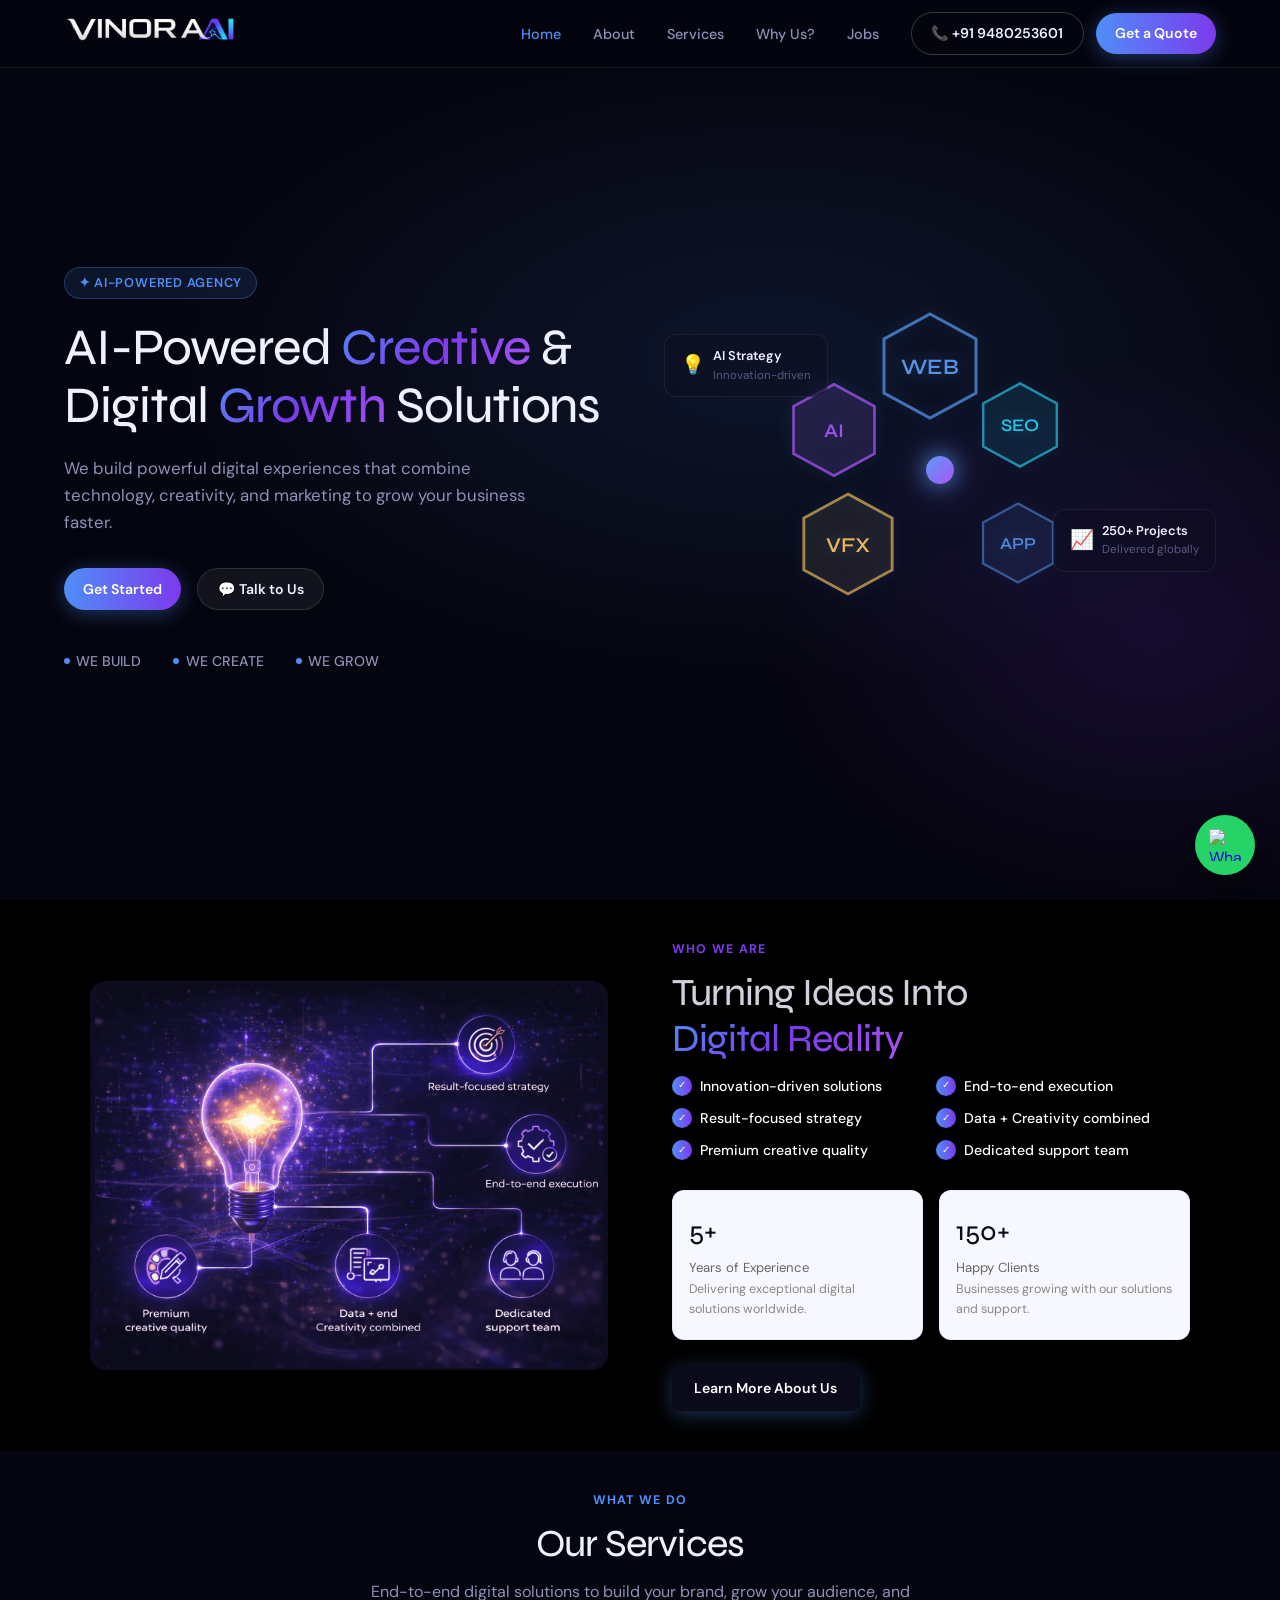
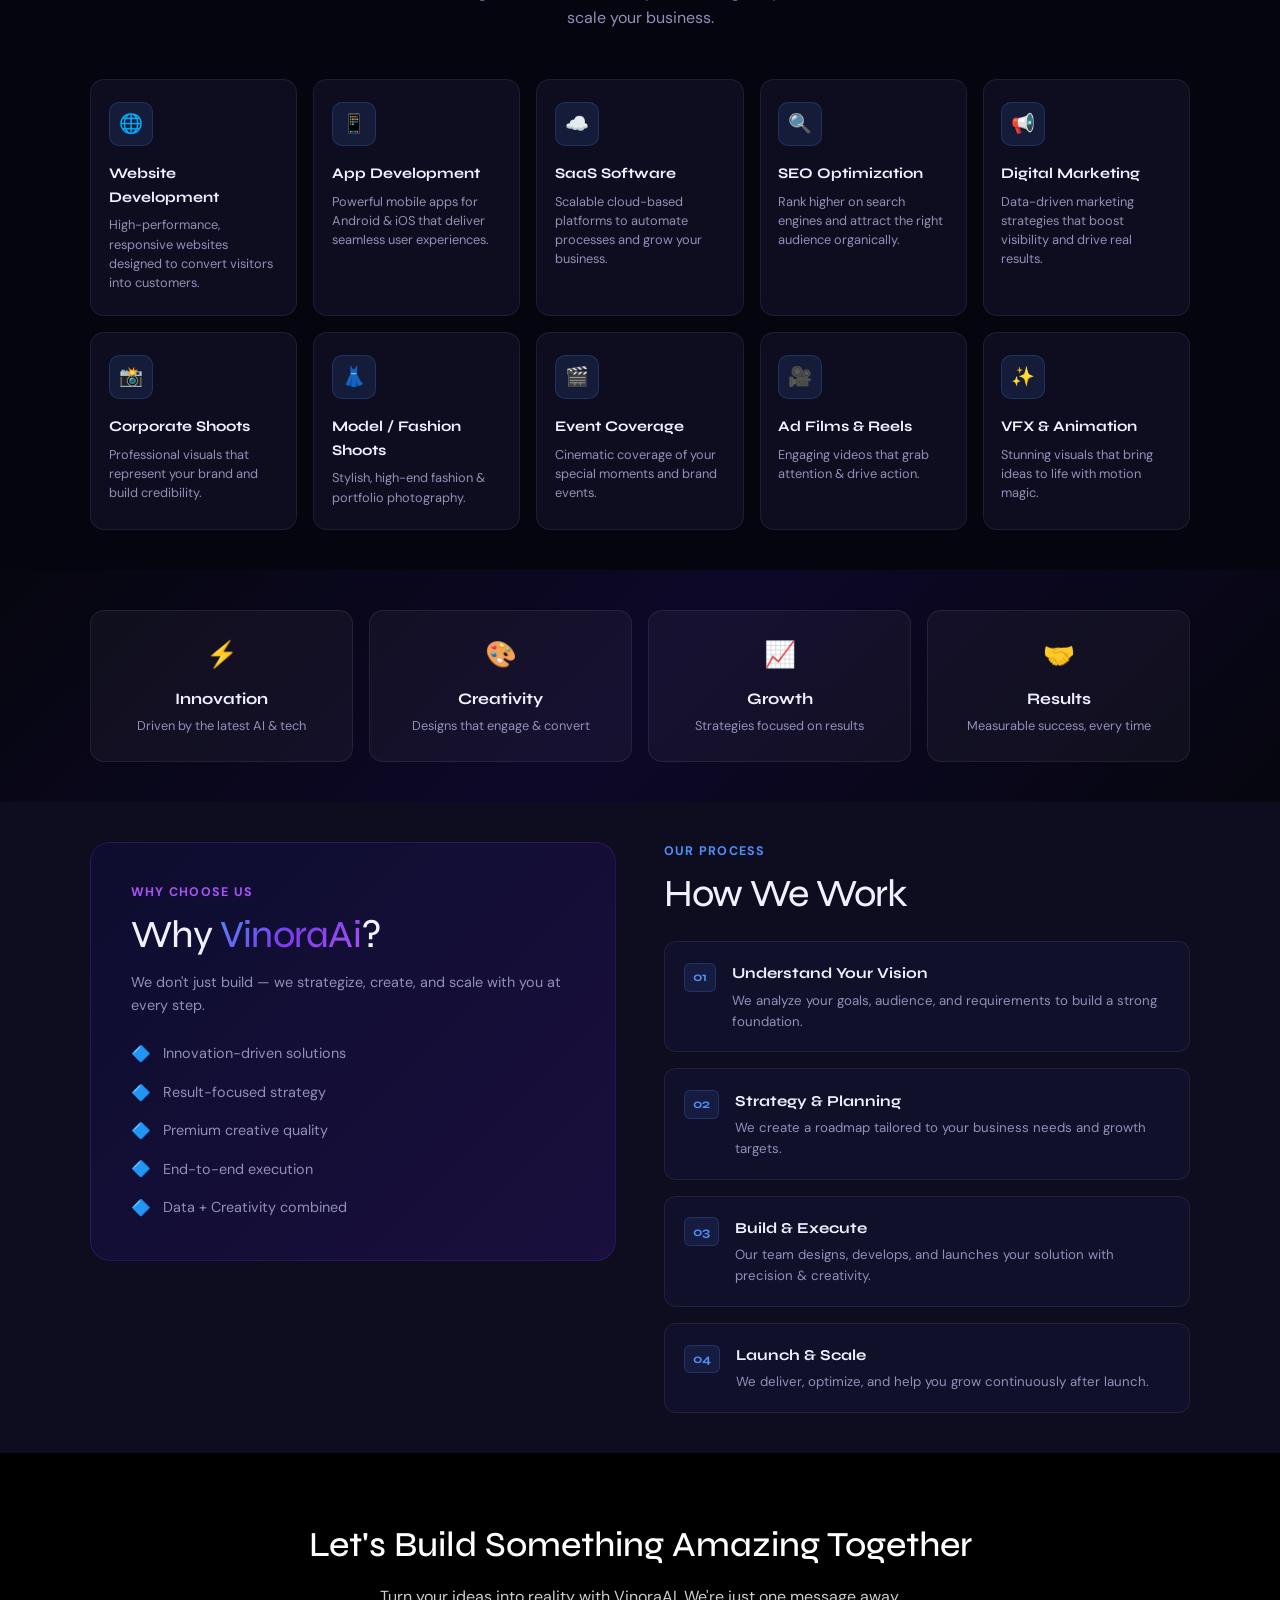
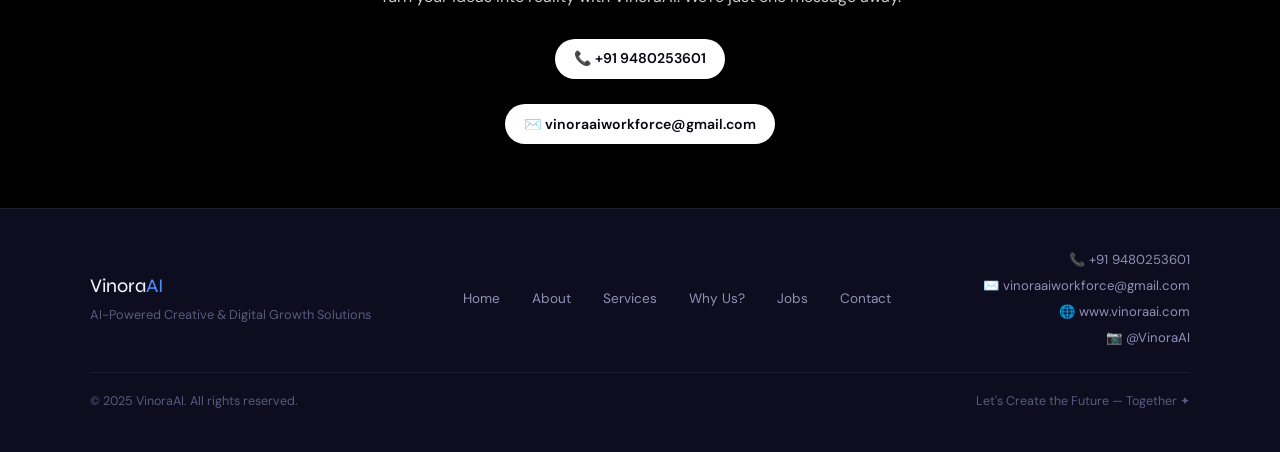
==== commit 0fe75de9: "scrypt added" ====
--- a/index.html
+++ b/index.html
@@ -5,525 +5,31 @@
   <meta charset="UTF-8">
   <meta name="viewport" content="width=device-width, initial-scale=1.0">
   <title>VinoraAI – AI-Powered Creative & Digital Growth Solutions</title>
-  <link rel="icon" type="image/png" href="./assets/favicon.png" >
-  <link
-    href="https://fonts.googleapis.com/css2?family=Syne:wght@400;500;600;700;800&family=DM+Sans:ital,opsz,wght@0,9..40,300;0,9..40,400;0,9..40,500;0,9..40,600;1,9..40,300&display=swap"
-    rel="stylesheet">
+  <link rel="icon" type="image/png" href="../assets/favicon.png">
 </head>
-<link rel="stylesheet" href="./style/style.css">
-
 
 <body>
 
-  <!-- NAVBAR -->
-  <nav class="navbar navbar-default bootsnav navbar-fixed dark no-background">
-    <div class="nav-logo"><img src="./assets/dark logo.png" alt="VinoraAI Logo"></div>
+  <div id="app"></div>
 
-    <div class="nav-right">
-      <ul class="nav-links">
-        <li><a href="#home" class="active">Home</a></li>
-        <li><a href="#about">About</a></li>
-        <li><a href="#services">Services</a></li>
-        <li><a href="#work">Work</a></li>
-        <li><a href="#why">Why Us?</a></li>
-        <li><a href="#process">Process</a></li>
-      </ul>
+  <script>
+    fetch("pages/homepage.html")
+      .then(res => res.text())
+      .then(data => {
+        document.getElementById("app").innerHTML = data;
+      });
+  </script>
+<!-- Google tag (gtag.js) -->
+<script async src="https://www.googletagmanager.com/gtag/js?id=G-7R5NZEDDKH"></script>
+<script>
+  window.dataLayer = window.dataLayer || [];
+  function gtag(){dataLayer.push(arguments);}
+  gtag('js', new Date());
 
-      <div class="nav-actions">
-        <a href="tel:+919480253601" class="btn btn-outline">📞 +91 9480253601</a>
-        <a href="#contact" class="btn btn-primary">Get a Quote</a>
-      </div>
-    </div>
-
-    <!-- Hamburger for mobile -->
-    <button class="nav-hamburger" id="hamburger" aria-label="Open menu">
-      <span></span>
-      <span></span>
-      <span></span>
-    </button>
-  </nav>
-
-  <!-- Mobile navigation drawer -->
-  <div class="mobile-nav" id="mobileNav">
-    <a href="#home" class="active">Home</a>
-    <a href="#about">About</a>
-    <a href="#services">Services</a>
-    <a href="#work">Work</a>
-    <a href="#why">Why Us?</a>
-    <a href="#process">Process</a>
-    <div class="mobile-nav-actions">
-      <a href="tel:+919480253601" class="btn btn-outline">📞 +91 9480253601</a>
-      <a href="#contact" class="btn btn-primary">Get a Quote</a>
-    </div>
-  </div>
-
-  <!-- HERO -->
-  <section class="hero" id="home">
-    <div class="hero-grid">
-      <div class="hero-left">
-        <div class="hero-tag">✦ AI-Powered Agency</div>
-        <h1>AI-Powered <span class="grad">Creative</span> &<br>Digital <span class="grad">Growth</span> Solutions</h1>
-        <p>We build powerful digital experiences that combine technology, creativity, and marketing to grow your
-          business faster.</p>
-        <div class="hero-btns">
-          <a href="#contact" class="btn btn-primary"> Get Started</a>
-          <a href="#contact" class="btn btn-ghost">💬 Talk to Us</a>
-        </div>
-        <div class="hero-meta">
-          <span><span class="dot"></span> WE BUILD</span>
-          <span><span class="dot"></span> WE CREATE</span>
-          <span><span class="dot"></span> WE GROW</span>
-        </div>
-      </div>
-      <div class="hero-visual">
-        <div class="hex-visual">
-          <div class="hex-item h1">
-            <svg width="100" height="112" viewBox="0 0 50 56">
-              <polygon points="25,2 48,14.5 48,41.5 25,54 2,41.5 2,14.5" fill="none" stroke="rgba(91,156,246,0.7)"
-                stroke-width="1.5" />
-              <text x="25" y="32" text-anchor="middle" fill="rgba(91,156,246,0.95)" font-size="11" font-weight="600"
-                font-family="Syne,sans-serif">WEB</text>
-            </svg>
-          </div>
-          <div class="hex-item h2">
-            <svg width="88" height="100" viewBox="0 0 50 56">
-              <polygon points="25,2 48,14.5 48,41.5 25,54 2,41.5 2,14.5" fill="rgba(168,85,247,0.12)"
-                stroke="rgba(168,85,247,0.75)" stroke-width="1.5" />
-              <text x="25" y="32" text-anchor="middle" fill="rgba(168,85,247,0.95)" font-size="11" font-weight="600"
-                font-family="Syne,sans-serif">AI</text>
-            </svg>
-          </div>
-          <div class="hex-item h3">
-            <svg width="80" height="90" viewBox="0 0 50 56">
-              <polygon points="25,2 48,14.5 48,41.5 25,54 2,41.5 2,14.5" fill="rgba(34,211,238,0.08)"
-                stroke="rgba(34,211,238,0.65)" stroke-width="1.5" />
-              <text x="25" y="32" text-anchor="middle" fill="rgba(34,211,238,0.95)" font-size="11" font-weight="600"
-                font-family="Syne,sans-serif">SEO</text>
-            </svg>
-          </div>
-          <div class="hex-item h4">
-            <svg width="96" height="108" viewBox="0 0 50 56">
-              <polygon points="25,2 48,14.5 48,41.5 25,54 2,41.5 2,14.5" fill="rgba(240,192,96,0.08)"
-                stroke="rgba(240,192,96,0.65)" stroke-width="1.5" />
-              <text x="25" y="32" text-anchor="middle" fill="rgba(240,192,96,0.95)" font-size="11" font-weight="600"
-                font-family="Syne,sans-serif">VFX</text>
-            </svg>
-          </div>
-          <div class="hex-item h5">
-            <svg width="76" height="86" viewBox="0 0 50 56">
-              <polygon points="25,2 48,14.5 48,41.5 25,54 2,41.5 2,14.5" fill="rgba(91,156,246,0.08)"
-                stroke="rgba(91,156,246,0.5)" stroke-width="1.5" />
-              <text x="25" y="32" text-anchor="middle" fill="rgba(91,156,246,0.85)" font-size="11" font-weight="600"
-                font-family="Syne,sans-serif">APP</text>
-            </svg>
-          </div>
-          <div class="hex-center"></div>
-        </div>
-        <div class="floating-card">
-          <span class="fc-icon">💡</span>
-          <div>
-            <div style="font-weight:600;font-size:.8rem">AI Strategy</div>
-            <div style="color:var(--text-muted);font-size:.72rem">Innovation-driven</div>
-          </div>
-        </div>
-        <div class="floating-card">
-          <span class="fc-icon">📈</span>
-          <div>
-            <div style="font-weight:600;font-size:.8rem">250+ Projects</div>
-            <div style="color:var(--text-muted);font-size:.72rem">Delivered globally</div>
-          </div>
-        </div>
-      </div>
-    </div>
-  </section>
-
-  <!-- TRUSTED BY
-  <div class="trusted">
-    <div class="trusted-inner">
-      <span class="trusted-label">Trusted by forward-thinking brands</span>
-      <div class="logos">
-        <div class="logo-item"><span class="logo-icon"></span> ElevateCorp</div>
-        <div class="logo-item"><span class="logo-icon">⬛</span> PIXEL&CO</div>
-        <div class="logo-item"><span class="logo-icon">⚙️</span> NextGen</div>
-        <div class="logo-item"><span class="logo-icon">🎯</span> CREATIVEHUB</div>
-        <div class="logo-item"><span class="logo-icon">🌀</span> VisionFlow</div>
-      </div>
-    </div>
-  </div> -->
-
-  <!-- ABOUT / WHO WE ARE -->
-  <section class="about" id="about">
-    <div class="section-inner">
-      <div>
-        <div class="about-img">
-          <div class="about-img">
-            <img src="assets/whoarewe.png" alt="About VinoraAI"
-              style="width:98%; height:99%; object-fit:cover; border-radius:16px;">
-          </div>
-        </div>
-      </div>
-      <div>
-        <div class="section-tag">WHO WE ARE</div>
-        <h2 class="section-title" style="color:#d1d1dd">Turning Ideas Into<br><span class="grad">Digital Reality</span>
-        </h2>
-        <!-- <p class="about-desc">VinoraAI is a next-generation creative technology and digital solutions company. We help
-          businesses transform ideas into scalable digital products and high-performing brands.</p>
-        <p class="about-desc">From AI-powered automation to premium multimedia production, we combine
-          <strong>innovation</strong> with <strong>execution</strong> to deliver real results.</p> -->
-        <div class="about-features">
-          <div class="about-feat">
-            <div class="check">✓</div> Innovation-driven solutions
-          </div>
-          <div class="about-feat">
-            <div class="check">✓</div> End-to-end execution
-          </div>
-          <div class="about-feat">
-            <div class="check">✓</div> Result-focused strategy
-          </div>
-          <div class="about-feat">
-            <div class="check">✓</div> Data + Creativity combined
-          </div>
-          <div class="about-feat">
-            <div class="check">✓</div> Premium creative quality
-          </div>
-          <div class="about-feat">
-            <div class="check">✓</div> Dedicated support team
-          </div>
-        </div>
-        <div class="stats-grid">
-          <div class="stat-card">
-            <div class="stat-num">5+</div>
-            <div class="stat-label">Years of Experience</div>
-            <div class="stat-desc">Delivering exceptional digital solutions worldwide.</div>
-          </div>
-          <div class="stat-card">
-            <div class="stat-num">250+</div>
-            <div class="stat-label">Projects Completed</div>
-            <div class="stat-desc">Successfully delivered across industries and platforms.</div>
-          </div>
-          <div class="stat-card">
-            <div class="stat-num">150+</div>
-            <div class="stat-label">Happy Clients</div>
-            <div class="stat-desc">Businesses growing with our solutions and support.</div>
-          </div>
-          <div class="stat-card">
-            <div class="stat-num">50+</div>
-            <div class="stat-label">Awards & Recognition</div>
-            <div class="stat-desc">For excellence in creativity, innovation, and results.</div>
-          </div>
-        </div>
-        <br>
-        <a href="#about" class="btn btn-primary"
-          style="background:#0a0a1a;color:#fff;border-radius:8px;padding:.7rem 1.4rem">Learn More About Us</a>
-      </div>
-    </div>
-  </section>
-
-  <!-- SERVICES -->
-  <section class="services" id="services">
-    <div class="section-inner">
-      <div style="text-align:center;margin-bottom:.5rem">
-        <div class="section-tag">WHAT WE DO</div>
-        <h2 class="section-title">Our Services</h2>
-        <p class="section-sub" style="margin:0 auto">End-to-end digital solutions to build your brand, grow your
-          audience, and scale your business.</p>
-      </div>
-      <div class="services-grid">
-        <div class="service-card">
-          <div class="service-icon">🌐</div>
-          <h4>Website Development</h4>
-          <p>High-performance, responsive websites designed to convert visitors into customers.</p>
-        </div>
-        <div class="service-card">
-          <div class="service-icon">📱</div>
-          <h4>App Development</h4>
-          <p>Powerful mobile apps for Android & iOS that deliver seamless user experiences.</p>
-        </div>
-        <div class="service-card">
-          <div class="service-icon">☁️</div>
-          <h4>SaaS Software</h4>
-          <p>Scalable cloud-based platforms to automate processes and grow your business.</p>
-        </div>
-        <div class="service-card">
-          <div class="service-icon">🔍</div>
-          <h4>SEO Optimization</h4>
-          <p>Rank higher on search engines and attract the right audience organically.</p>
-        </div>
-        <div class="service-card">
-          <div class="service-icon">📢</div>
-          <h4>Digital Marketing</h4>
-          <p>Data-driven marketing strategies that boost visibility and drive real results.</p>
-        </div>
-      </div>
-      <div class="services-grid-2">
-        <div class="service-card">
-          <div class="service-icon">📸</div>
-          <h4>Corporate Shoots</h4>
-          <p>Professional visuals that represent your brand and build credibility.</p>
-        </div>
-        <div class="service-card">
-          <div class="service-icon">👗</div>
-          <h4>Model / Fashion Shoots</h4>
-          <p>Stylish, high-end fashion & portfolio photography.</p>
-        </div>
-        <div class="service-card">
-          <div class="service-icon">🎬</div>
-          <h4>Event Coverage</h4>
-          <p>Cinematic coverage of your special moments and brand events.</p>
-        </div>
-        <div class="service-card">
-          <div class="service-icon">🎥</div>
-          <h4>Ad Films & Reels</h4>
-          <p>Engaging videos that grab attention & drive action.</p>
-        </div>
-        <div class="service-card">
-          <div class="service-icon">✨</div>
-          <h4>VFX & Animation</h4>
-          <p>Stunning visuals that bring ideas to life with motion magic.</p>
-        </div>
-      </div>
-    </div>
-  </section>
-
-  <!-- VALUE PILLS -->
-  <div class="values">
-    <div class="values-inner">
-      <div class="value-pill">
-        <div class="value-icon">⚡</div>
-        <h4>Innovation</h4>
-        <p>Driven by the latest AI & tech</p>
-      </div>
-      <div class="value-pill">
-        <div class="value-icon">🎨</div>
-        <h4>Creativity</h4>
-        <p>Designs that engage & convert</p>
-      </div>
-      <div class="value-pill">
-        <div class="value-icon">📈</div>
-        <h4>Growth</h4>
-        <p>Strategies focused on results</p>
-      </div>
-      <div class="value-pill">
-        <div class="value-icon">🤝</div>
-        <h4>Results</h4>
-        <p>Measurable success, every time</p>
-      </div>
-    </div>
-  </div>
-
-  <!-- WHY US + PROCESS -->
-  <section class="why" id="why">
-    <div class="section-inner">
-      <div class="why-grid">
-        <div class="why-left">
-          <div class="section-tag" style="color:var(--accent-purple)">WHY CHOOSE US</div>
-          <h2 class="section-title">Why <span class="grad">VinoraAi</span>?</h2>
-          <p style="color:var(--text-secondary);font-size:.9rem;margin-top:.8rem">We don't just build — we strategize,
-            create, and scale with you at every step.</p>
-          <div class="why-features">
-            <div class="why-feat"><span class="why-feat-icon">🔷</span> Innovation-driven solutions</div>
-            <div class="why-feat"><span class="why-feat-icon">🔷</span> Result-focused strategy</div>
-            <div class="why-feat"><span class="why-feat-icon">🔷</span> Premium creative quality</div>
-            <div class="why-feat"><span class="why-feat-icon">✦</span> End-to-end execution</div>
-            <div class="why-feat"><span class="why-feat-icon">✦</span> Data + Creativity combined</div>
-          </div>
-        </div>
-        <div>
-          <div id="process">
-            <div class="section-tag">OUR PROCESS</div>
-            <h2 class="section-title">How We Work</h2>
-          </div>
-          <div class="process-steps" style="margin-top:1.5rem">
-            <div class="process-step">
-              <span class="step-num">01</span>
-              <div class="step-body">
-                <h4>Understand Your Vision</h4>
-                <p>We analyze your goals, audience, and requirements to build a strong foundation.</p>
-              </div>
-            </div>
-            <div class="process-step">
-              <span class="step-num">02</span>
-              <div class="step-body">
-                <h4>Strategy & Planning</h4>
-                <p>We create a roadmap tailored to your business needs and growth targets.</p>
-              </div>
-            </div>
-            <div class="process-step">
-              <span class="step-num">03</span>
-              <div class="step-body">
-                <h4>Build & Execute</h4>
-                <p>Our team designs, develops, and launches your solution with precision & creativity.</p>
-              </div>
-            </div>
-            <div class="process-step">
-              <span class="step-num">04</span>
-              <div class="step-body">
-                <h4>Launch & Scale</h4>
-                <p>We deliver, optimize, and help you grow continuously after launch.</p>
-              </div>
-            </div>
-          </div>
-        </div>
-      </div>
-    </div>
-  </section>
-
-  <!-- WORK -->
-  <section class="work" id="work">
-    <div class="section-inner">
-      <div class="work-header">
-        <div>
-          <div class="section-tag">FEATURED WORK</div>
-          <h2 class="section-title">Our Recent Work</h2>
-        </div>
-        <a href="#" class="btn btn-ghost" style="border-radius:50px">View All Projects →</a>
-      </div>
-      <div class="work-grid">
-        <div class="work-card">
-          <div class="work-img">
-            <span class="work-img-placeholder">🖥️</span>
-            <span class="work-badge">Web Development</span>
-          </div>
-          <div class="work-info">
-            <h4>TechCorp Website</h4>
-            <p>Web Development</p>
-          </div>
-        </div>
-        <div class="work-card">
-          <div class="work-img" style="background:linear-gradient(135deg,#0d1a30,#0a102a)">
-            <span class="work-img-placeholder">📱</span>
-            <span class="work-badge">Mobile App</span>
-          </div>
-          <div class="work-info">
-            <h4>FlowMind App</h4>
-            <p>Mobile App</p>
-          </div>
-        </div>
-        <div class="work-card">
-          <div class="work-img" style="background:linear-gradient(135deg,#0a1a20,#0d2030)">
-            <span class="work-img-placeholder">☁️</span>
-            <span class="work-badge">SaaS Platform</span>
-          </div>
-          <div class="work-info">
-            <h4>BizFlow SaaS</h4>
-            <p>SaaS Platform</p>
-          </div>
-        </div>
-        <div class="work-card">
-          <div class="work-img" style="background:linear-gradient(135deg,#1a100a,#2a1505)">
-            <span class="work-img-placeholder">🎬</span>
-            <span class="work-badge">Ad Film & Reels</span>
-          </div>
-          <div class="work-info">
-            <h4>Aura Skincare Ad</h4>
-            <p>Ad Film & Reels</p>
-          </div>
-        </div>
-      </div>
-    </div>
-  </section>
-
-  <!-- TEAM -->
-  <section class="team">
-    <div class="section-inner">
-      <div style="text-align:center">
-        <div class="section-tag">OUR TEAM</div>
-        <h2 class="section-title">Passionate & <span class="grad">Creative</span> Team</h2>
-        <p class="section-sub" style="margin:0 auto">Talented individuals driving innovation and results for our clients
-          worldwide.</p>
-      </div>
-      <div class="team-grid">
-        <div class="team-card">
-          <div class="team-photo">👨‍💼</div>
-          <div class="team-info">
-            <h4>Preethan R.S.</h4>
-            <p>Founder & CEO</p>
-            <span class="team-role">Visionary Strategist</span>
-          </div>
-        </div>
-        <div class="team-card">
-          <div class="team-photo">👩‍🎨</div>
-          <div class="team-info">
-            <h4>Vinitha E.</h4>
-            <p>Creative Head</p>
-            <span class="team-role">Marketing Strategist</span>
-          </div>
-        </div>
-        <div class="team-card">
-          <div class="team-photo">👨‍💻</div>
-          <div class="team-info">
-            <h4>Anily S.</h4>
-            <p>Lead Developer</p>
-            <span class="team-role">Tech Architect</span>
-          </div>
-        </div>
-        <div class="team-card">
-          <div class="team-photo">👩‍💼</div>
-          <div class="team-info">
-            <h4>Vimala K.</h4>
-            <p>Operations Lead</p>
-            <span class="team-role">Head Photographer</span>
-          </div>
-        </div>
-      </div>
-    </div>
-  </section>
-
-  <!-- CTA BANNER -->
-  <div class="cta-banner" id="contact">
-  <h2>Let's Build Something <em style="font-style:normal">Amazing</em> Together</h2>
-  <p>Turn your ideas into reality with VinoraAI. We're just one message away.</p>
-
-  <!-- Buttons -->
-  <div class="cta-btns">
-    <a href="tel:+919480253601" class="btn btn-dark">📞 +91 9480253601</a>
-  </div>
-
-  <!-- Form (moved outside) -->
-  <div class="contact-form">
-    <form id="whatsappForm">
-      <input type="text" id="name" placeholder="Your Name" required>
-      <input type="tel" id="phone" placeholder="Your Phone Number" required>
-      <input type="email" id="email" placeholder="Your Email" required>
-      <textarea id="query" placeholder="Your Requirement" required></textarea>
-
-      <button type="submit" class="btn btn-dark">Send via WhatsApp</button>
-    </form>
-  </div>
-</div>
-
-  <!-- FOOTER -->
-  <footer>
-    <div class="footer-inner">
-      <div>
-        <div class="footer-logo">Vinora<span>AI</span></div>
-        <div class="footer-tagline">AI-Powered Creative & Digital Growth Solutions</div>
-      </div>
-      <div class="footer-links">
-        <a href="#home">Home</a>
-        <a href="#about">About</a>
-        <a href="#services">Services</a>
-        <a href="#work">Work</a>
-        <a href="#why">Why Us?</a>
-        <a href="#process">Process</a>
-        <a href="#contact">Contact</a>
-      </div>
-      <div class="footer-contact">
-        <a href="tel:+919480253601">📞 +91 9480253601</a>
-        <a href="mailto:preethamrsp@gmail.com">✉️ preethamrsp@gmail.com</a>
-        <a href="http://www.vinoraai.com" target="_blank">🌐 www.vinoraai.com</a>
-        <a href="#">📷 @VinoraAI</a>
-      </div>
-    </div>
-    <div class="footer-bottom">
-      <span>© 2025 VinoraAI. All rights reserved.</span>
-      <span>Let's Create the Future — Together ✦</span>
-    </div>
-
-    <script src="./scripts/script.js"></script>
-
-
-  </footer>
+  gtag('config', 'G-7R5NZEDDKH');
+</script>
+  <script src="./scripts/include.js"></script>
+  <script src="./scripts/script.js"></script>
 </body>
 
 </html>
